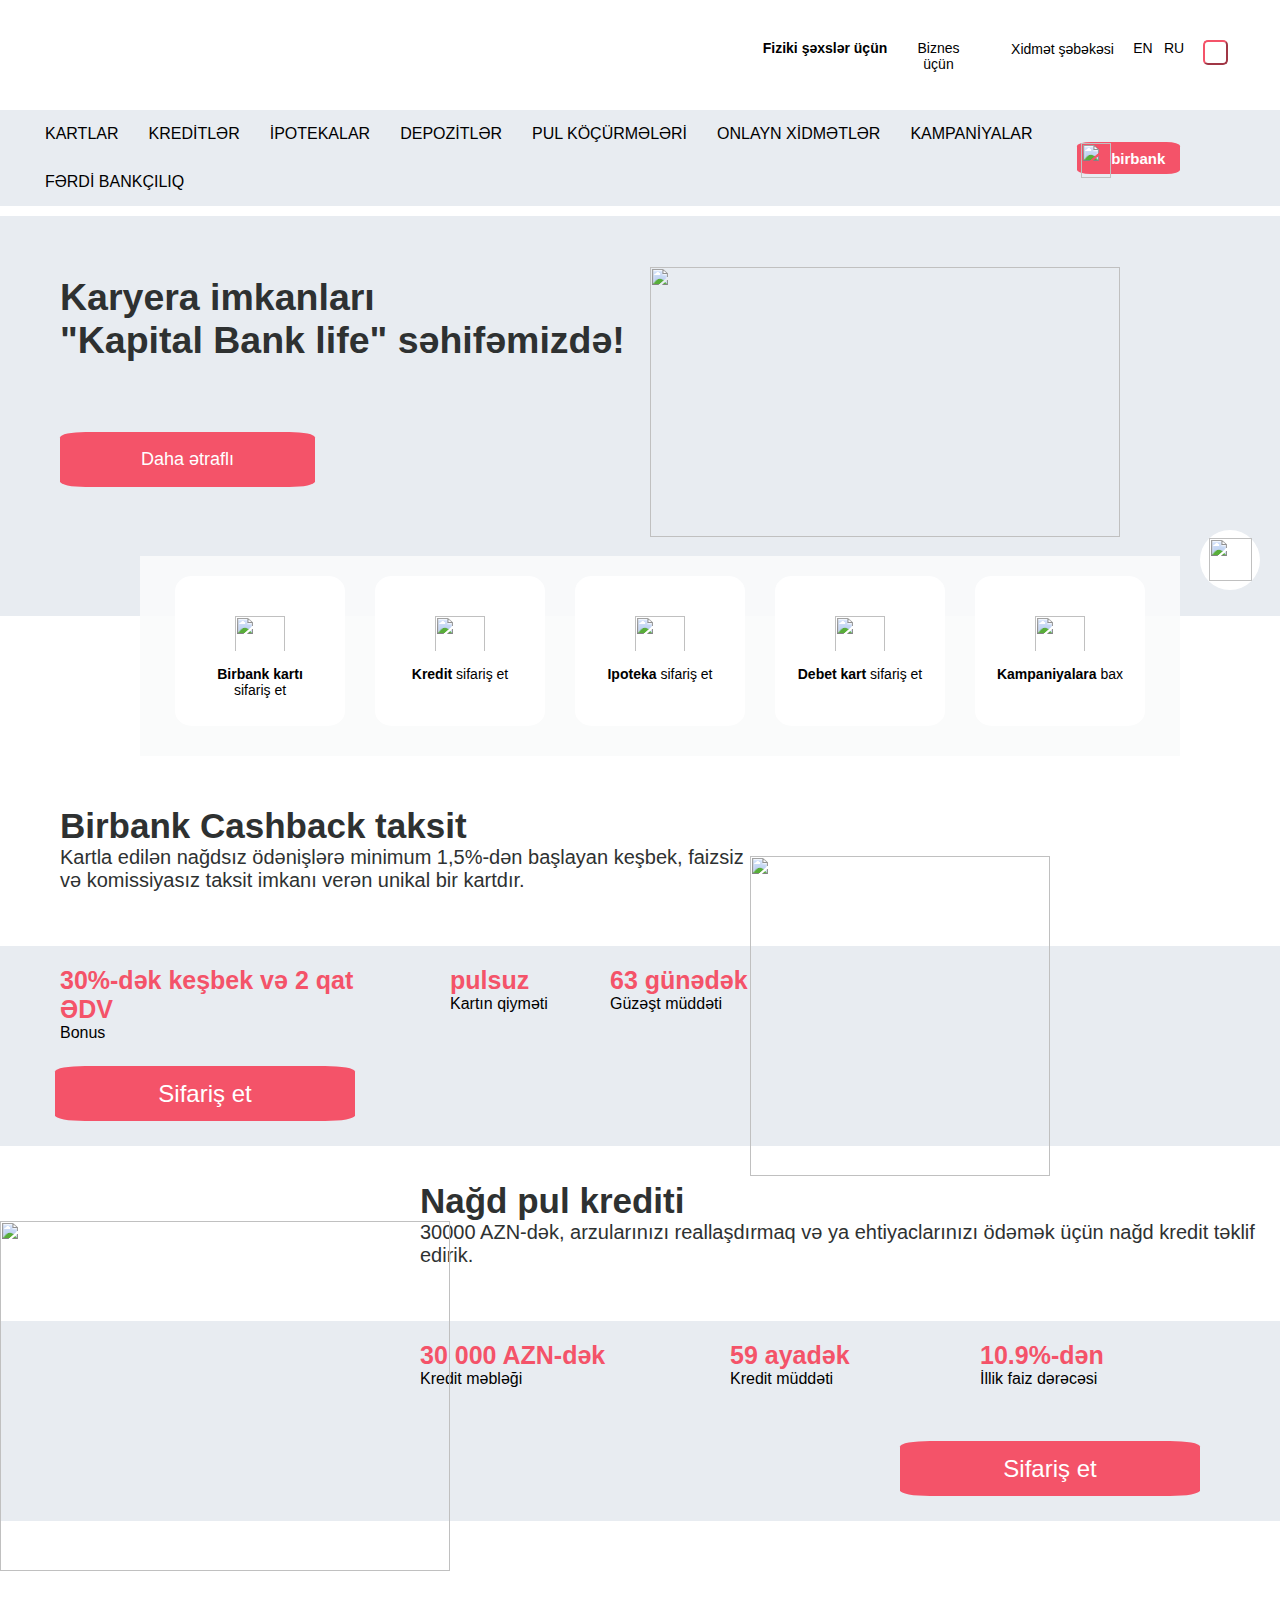
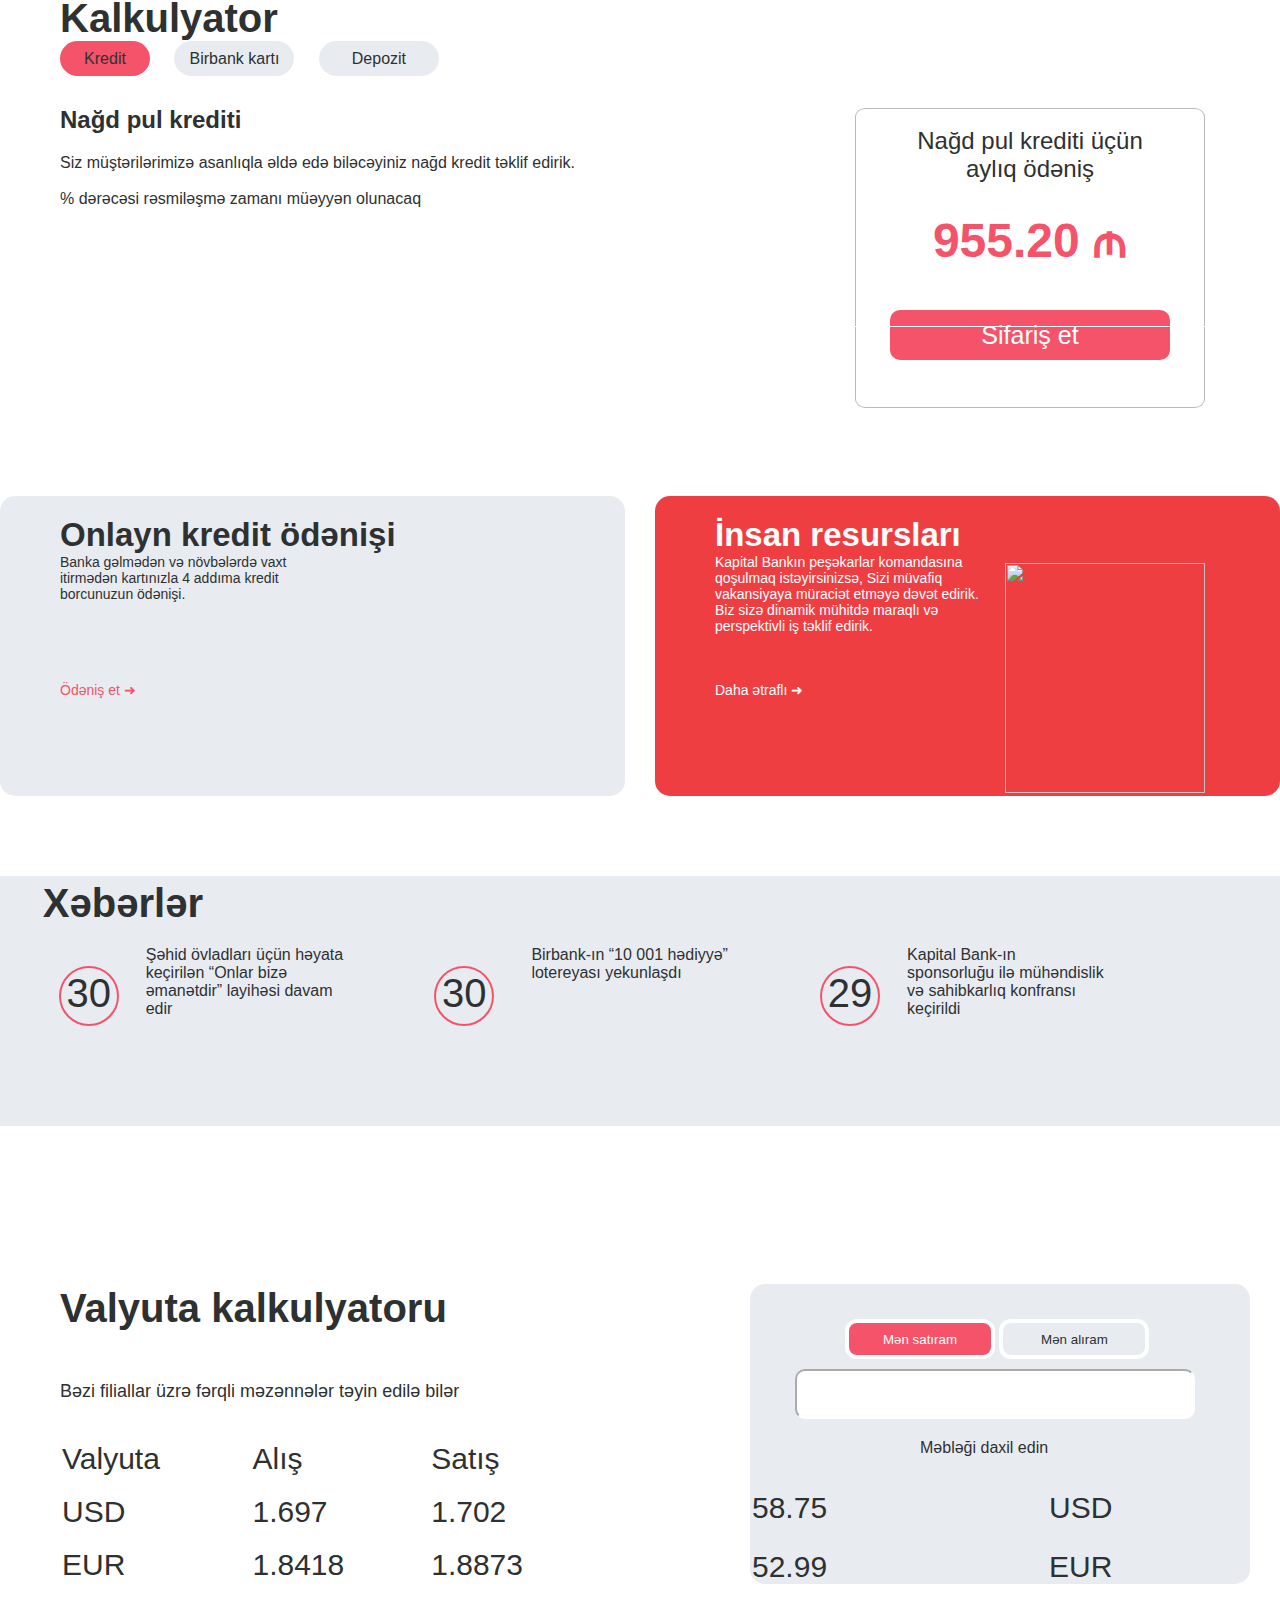
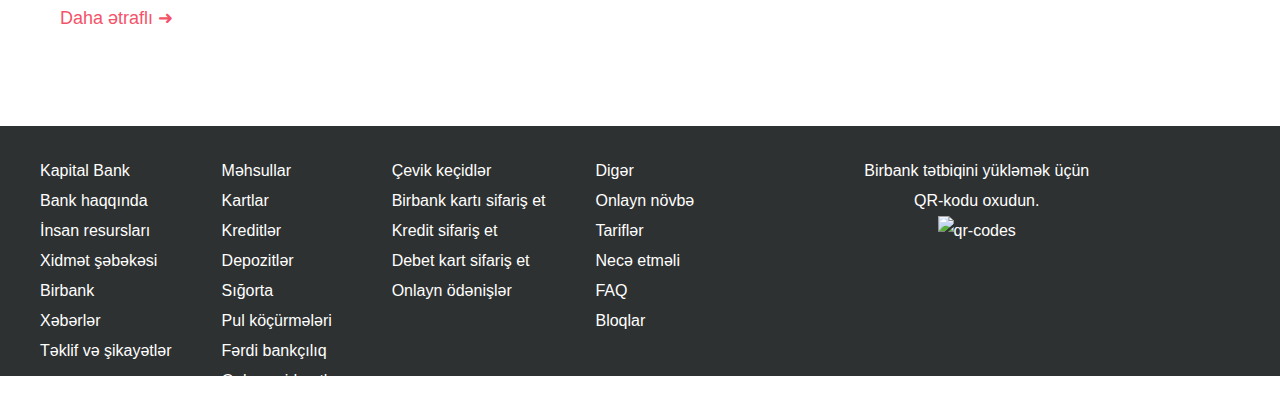
==== index.html @ b2f05f1b "changes" ====
<html lang="en">

<head>
    <meta charset="UTF-8">
    <meta name="viewport" content="width=device-width, initial-scale=1.0">
    <title>Kapital Bank</title>
    <link rel="stylesheet" href="./style.css">
</head>

<body>
    <header class="header1">
        <div class="kapitalbank"><img src="./assets/logo.png" alt=""></div>
            <div class="a1"><strong>Fiziki şəxslər üçün</strong></div>
            <div class="b">Biznes üçün</div>
            <div class="c"><img class="img1" src="./assets/images.png" alt="">
                Xidmət şəbəkəsi</div>
            <div class="d">EN</div>
            <div class="e">RU</div>
            <div class="f"><button class="icon"><img class="img" src="./assets/Без названия.png" alt=""></button>

            </div>
        </div>
    </header>

    <div class="header">
        <nav class="nav">
            <ul class="ul">
                <li class="li"><a class="a" href="#">KARTLAR</a>
                    <ul class="ull">
                        <li class="lii"><a href="#">Taksit kartlar</a></li>
                        <li class="lii"><a href="#">Debet kartlar</a></li>
                        <li class="lii"><a href="#">Hədiyyə kartı</a></li>
                        <li class="lii"><a href="#">Kartlar üzrə xidmətlər</a></li>
                    </ul>
                
                
                
                </li>
                <li class="li"><a class="a" href="#">KREDİTLƏR</a></li>
                <li class="li"><a class="a" href="#">İPOTEKALAR</a></li>
                <li class="li"><a class="a" href="#">DEPOZİTLƏR</a></li>
                <li class="li"><a class="a" href="#">PUL KÖÇÜRMƏLƏRİ</a></li>
                <li class="li"><a class="a" href="#">ONLAYN XİDMƏTLƏR</a></li>
                <li class="li"><a class="a" href="#">KAMPANİYALAR</a></li>
                <li class="li"><a class="a" href="#">FƏRDİ BANKÇILIQ</a></li>
            </ul>






        </nav>
        <button class="button"><img class="image" src="./assets/birbank-karti.svg" alt="">
            <span class="text"><b>birbank</b></span></button>




    </div>








    

   
       
    
    <div class="conteiner">
        <div class="content1">
        <h2>Karyera imkanları<br> "Kapital Bank life" səhifəmizdə!</h2>
        </div>
        <div class="content2">
            <button class="button2">Daha ətraflı</button>
        </div>
        <div class="content3"> <img class="image3" src="./assets/kb-life1703580859.png" alt=""></div>
    </div>

    <div class="conteiner2">
        <div class="div1">
            <img class="images" src="./assets/birbank-karti.svg" alt=""> 
            <p class="p"><strong>Birbank kartı</strong> <br>sifariş et</p>
        </div>
        <div class="div2">
            <img class="images" src="./assets/birbank-karti.svg" alt="">
            <p class="p"><strong>Kredit</strong> sifariş et</p>
        </div>
        <div class="div3">
            <img class="images" src="./assets/birbank-karti.svg" alt="" >
            <p class="p"><strong>Ipoteka</strong> sifariş et</p>
        </div>
        <div class="div4">
            <img class="images" src="./assets/birbank-karti.svg" alt="" >
            <p class="p"><strong>Debet kart</strong> sifariş et</p>
        </div>
        <div class="div5">
            <img class="images" src="./assets/birbank-karti.svg" alt="">
            <p class="p"><strong>Kampaniyalara</strong> bax</p>
        </div>

    </div>

<div class="conteiner3"> <h2 class="heading"> Birbank Cashback taksit</h2>
    <p class="paragraph">Kartla edilən nağdsız ödənişlərə minimum 1,5%-dən başlayan keşbek, faizsiz <br>və komissiyasız 
        taksit imkanı verən unikal bir kartdır.</p>
        <br><br><br>
    <div class="item">
    <div class="item1"><span class="span"><strong>30%-dək keşbek və 2 qat ƏDV</strong></span><br>Bonus</div>
    <div class="item2"><span class="span"><strong>pulsuz</strong></span><br>Kartın qiyməti</div>
    <div class="item3"><span class="span"><strong>63 günədək</strong></span><br>Güzəşt müddəti</div>
    </div>
<div> 
    <div class="item4"> <img class="image4" src="./assets/birbank-cashback-home.png" alt=""></div>
</div>
<button class="button3">Sifariş et</button>


<div class="conteiner4"> <h2 class="heading2"> Nağd pul krediti</h2>
    <p class="paragraph2">30000 AZN-dək, arzularınızı reallaşdırmaq və ya 
        ehtiyaclarınızı ödəmək üçün nağd kredit təklif edirik.</p>
        <br><br><br>
    <div class="itemm">
    <div class="item5"><span class="span"><strong>30 000 AZN-dək</strong></span><br>Kredit məbləği</div>
    <div class="item6"><span class="span"><strong>59 ayadək</strong></span><br>Kredit müddəti</div>
    <div class="item7"><span class="span"><strong>10.9%-dən</strong></span><br>İllik faiz dərəcəsi</div>
    </div>
<div> 
    <div class="item8"> <img class="image5" src="./assets/daily-loan3.png" alt=""></div>
</div>
<button class="button4">Sifariş et</button>
<div class="conteiner5">
<div class="buttons">
    <h2 class="heading4">Kalkulyator</h2> 
    <button class="button6">Kredit</button>
    <button class="button7">Birbank kartı</button>
    <button class="button7">Depozit</button>
</div>
<h2 class="heading3">Nağd pul krediti</h2>
<p class="paragraph3">Siz müştərilərimizə asanlıqla əldə edə biləcəyiniz nağd kredit təklif edirik.
<br><br>
    % dərəcəsi rəsmiləşmə zamanı müəyyən olunacaq</p>


<div class="content4">
    <p class="paragraph4">Nağd pul krediti üçün <br>
        aylıq ödəniş</p> <h2 class="heading5">955.20 ₼</h2> <button class="button5">Sifariş et</button>
</div>



<div class="content5"></div>
</div>


<div class="conteiner6">
    <div class="content6"><h2 class="heading6">Onlayn kredit ödənişi</h2> <p class="paragraph6">Banka gəlmədən və növbələrdə vaxt <br> itirmədən 
        kartınızla 4 addıma kredit <br> borcunuzun ödənişi. <br><br><br><br><br><br><span style="color: #f45369;">Ödəniş et ➜</span></p>
        <img class="image6" src="./assets/cashPayment.webp" alt="">
    </div>

    <div class="content7"><h2 class="heading7">İnsan resursları</h2> <p class="paragraph7">Kapital Bankın peşəkarlar komandasına <br> qoşulmaq istəyirsinizsə, Sizi müvafiq <br>vakansiyaya müraciət etməyə dəvət edirik. <br> 
        Biz sizə dinamik mühitdə maraqlı və <br>perspektivli iş təklif edirik.
    <br><br><br><br>Daha ətraflı ➜</p>
        <img class="image7" src="./assets/90789318742-min.webp" alt="">
    </div>
</div>

<div class="conteiner7">
    <h2 class="heading8">Xəbərlər</h2>
    <div class="icon1">30</div>
    <div class="icon2">30</div>
    <div class="icon3">29</div>
    <div class="content8"><p class="paragraph8">
        Şəhid övladları üçün həyata keçirilən “Onlar bizə əmanətdir” layihəsi davam edir</p></div>
    <div class="content9"><p class="paragraph8">
        Birbank-ın “10 001 hədiyyə” lotereyası yekunlaşdı</p> </div>
    <div class="content10"><p class="paragraph8">
        Kapital Bank-ın sponsorluğu ilə mühəndislik və sahibkarlıq konfransı keçirildi</p></div>

</div>
<div class="conteiner8">
    <h2 class="heading9">Valyuta kalkulyatoru</h2>
    <p class="paragraph9">Bəzi filiallar üzrə fərqli məzənnələr təyin edilə bilər</p>

    <table class="table">
        <tr>
            <td>Valyuta</td>
            <td>Alış</td>
            <td>Satış</td>
        </tr>
        <tr>
            <td>USD</td>
            <td>1.697</td>
            <td>1.702</td>
        </tr>
        <tr>
            <td>EUR</td>
            <td>1.8418</td>
            <td>1.8873</td>
        </tr>
    </table>
<p class="paragraph10">Daha ətraflı ➜</p>

<div class="content11">
    <button class="button8">Mən satıram</button>
    <button class="button9">Mən alıram</button>
    <input class="text2" type="text">
    <p class="paragraph11">Məbləği daxil edin</p>
    <table class="table2">
        <tr>
            <td>58.75</td>
            <td>USD</td>
        </tr>
        <tr>
            <td>52.99</td>
            <td>EUR</td>
        </tr>
    </table>
</div>
</div>

<div class="conteiner9">
    <div class="banner">
        <img class="image9" src="./assets/images (1).png" alt=""></div>
    

</div>






<footer class="footer">
    <div class="content12">
        <ul>
            <li style="list-style: none;">Kapital Bank</li>
            <li style="list-style: none;">Bank haqqında</li>
            <li style="list-style: none;">İnsan resursları</li>
            <li style="list-style: none;">Xidmət şəbəkəsi</li>
            <li style="list-style: none;">Birbank</li>
            <li style="list-style: none;">Xəbərlər</li>
            <li style="list-style: none;">Təklif və şikayətlər</li>
        </ul>
    </div>
    <div class="content13"> 
        <ul>
            <li style="list-style: none;">Məhsullar</li>
            <li style="list-style: none;">Kartlar</li>
            <li style="list-style: none;">Kreditlər</li>
            <li style="list-style: none;" >Depozitlər</li>
            <li style="list-style: none;" >Sığorta</li>
            <li style="list-style: none;">Pul köçürmələri</li>
            <li style="list-style: none;">Fərdi bankçılıq</li>
            <li style="list-style: none;" >Onlayn xidmətlər</li>
        </ul>
    </div>
    <div class="content14"> 
        <ul>
            <li style="list-style: none;">Çevik keçidlər</li>
            <li style="list-style: none;">Birbank kartı sifariş et</li>
            <li style="list-style: none;">Kredit sifariş et</li>
            <li style="list-style: none;">Debet kart sifariş et</li>
            <li style="list-style: none;">Onlayn ödənişlər</li>
        </ul>
    </div>
    <div class="content15">
        <ul>
            <li style="list-style: none;">Digər</li>
            <li style="list-style: none;">Onlayn növbə</li>
            <li style="list-style: none;">Tariflər</li>
            <li style="list-style: none;">Necə etməli</li>
            <li style="list-style: none;">FAQ</li>
            <li style="list-style: none;">Bloqlar</li>
        </ul>
    </div>
    <div class="content16">
        <p class="paragraph12">Birbank tətbiqini yükləmək üçün <br>QR-kodu oxudun.</p>
        <img src="./assets/qr-code.svg" alt="qr-codes">
    </div>
</footer>






















</div>
</body>

</html>
---- style.css ----
*{
    margin: 0;
    padding: 0;
    box-sizing: border-box;
    font-family: 'Gill Sans', 'Gill Sans MT', Calibri, 'Trebuchet MS', sans-serif;
    list-style: none;
    text-decoration: none;
}
.header{
    width: 100%;
    margin-top: 30px;
    padding-left: 60px;
    display: flex;
    justify-content: space-between;
    align-items: center;
    background-color: #e8ecf1;
}
.header .nav .ul .li{
    position: relative;
    float: left;
}
.header .nav .ul .li .a{
    padding: 15px;
    color: black;
    font-size: 16px;
    display: block;
}
.header .nav .ul .li .a:hover{
    border-bottom: 2px solid red;

}
.nav .ul .li .ull{
    position: absolute;
    left: 0;
    width: 300px;
    height: 150px;
    background-color: white;
    display: none;
    margin-left: -30px;
}
.nav .ul .li .ull .lii{
    color: black;
    font-size: 16px;
    text-decoration: none;
    line-height: 10px;
    padding-top: 20px;

}
.nav .ul .li:hover>ul{
    display: initial;
}
.a{
    position: relative;
    left: -30px;
}








.header1{
    width: 1400px;
    height: 80px;
    background-color:white;
    display: flex;
    flex-direction: row;
    text-align: center;
}
.kapitalbank{
background-color: white;
width: 150px;
height: 50px;
margin-left: 15px;
padding-top: 30px;
position: absolute;

}
.a1{
    width: 150px;
    height: 45px;
    background-color: white;
    position: relative;
    left: 750px;
    padding-top: 40px;
    font-size: 14px;
    font-family: 'Gill Sans', 'Gill Sans MT', Calibri, 'Trebuchet MS', sans-serif;
}
.b{
    width: 75px;
    height: 45px;
    background-color: white;
    position: relative;
    left: 751px;
    padding-top: 40px;
    font-size: 14px;
    font-family: 'Gill Sans', 'Gill Sans MT', Calibri, 'Trebuchet MS', sans-serif;
}
.c{
    width: 150px;
    height: 48px;
    background-color: white;
    position: relative;
    left: 752px;
    padding-top: 37px;
    font-size: 14px;
    font-family: 'Gill Sans', 'Gill Sans MT', Calibri, 'Trebuchet MS', sans-serif;

}
.d{
    width: 30px;
    height: 45px;
    background-color: white;
    position: relative;
    left: 753px;
    padding-top: 40px;
    font-size: 14px;
    font-family: 'Gill Sans', 'Gill Sans MT', Calibri, 'Trebuchet MS', sans-serif;
}
.e{
    width: 30px;
    height: 45px;
    background-color: white;
    position: relative;
    left: 754px;
    padding-top: 40px;
    font-size: 14px;
    font-family: 'Gill Sans', 'Gill Sans MT', Calibri, 'Trebuchet MS', sans-serif;
}
.f{
    width: 50px;
    height: 45px;
    background-color: white;
    position: relative;
    left: 755px;
    padding-top: 40px;
    font-size: 14px;
    font-family: 'Gill Sans', 'Gill Sans MT', Calibri, 'Trebuchet MS', sans-serif;
}
.img{
    width: 15px;
    height: 15px;
}
.img1{
    width: 17px;
    height: 17px;
}
.icon{
    background-color: white;
    width: 25px;
    height: 25px;
    border-radius: 20%;
    border-color: #f45369;
    
}
.link1{
    color: #2e3131;
    font-size: 12px;
    font-family: 'Lucida Sans', 'Lucida Sans Regular','Lucida Grande', 'Lucida Sans Unicode', Geneva, Verdana, sans-serif;
    text-decoration: none;
    padding-right: 10px;
    position: relative;
    
}
.hidden{
    width: 400px;
    background-color: #ffffff;
    display: block;
    line-height: 30px;
   

}

.button{
    width: 110px;
    height: 32px;
    background-color: #f45369;
    border: #f45369;
    position: relative;
    left: -100px;
    border-radius: 13%;
    
}
.image{
    width: 30px;
    height: 35px;
    position: absolute;
    margin-left: -20px;
    margin-top: -7px;
}
.text{
    color: white;
    font-size: 15px;
    font-family: 'Segoe UI', Tahoma, Geneva, Verdana, sans-serif;
    position: relative;
    left: 10px;
}





.conteiner{
    width: 1350px;
    height: 400px;
    background-color: #e8ecf1;
    margin-top: 10px;
    position: absolute;
    z-index: -1;
}
.content1{
color: #2e3131;
font-size: 25px;
font-family: 'Gill Sans', 'Gill Sans MT', Calibri, 'Trebuchet MS', sans-serif;
padding-left: 60px;
padding-top: 60px;
}
.content2{
    position: relative;
    padding-left: 60px;
    padding-top: 70px;
}
.button2{
    background-color: #f45369;
    color: #ffffff;
    width: 255px;
    height: 55px;
    border: #f45369;
    border-radius: 10%;
    font-size: 18px;
}
.content3{
    position: relative;
    left: 650px;
    top: -220px;
}
.image3{
    width: 470px;
    height: 270px;
}


.conteiner2{
    width: 1040px;
    height: 200px;
    background-color: #f9fafbe3;
    margin-top: 350px;
    position: relative;
    left: 140px;
    display: flex;
    flex-direction: row;
    align-content: center;
    justify-content: center;
    padding-top: 20px;
}
.div1{
    width: 170px;
    height: 150px;
    background-color: white;
    margin-right: 30px;
    border-radius: 10%;
    margin-left: 30px;

}
.div2{
    width: 170px;
    height: 150px;
    background-color: white;
    margin-right: 30px;
    border-radius: 10%;
}
.div3{
    width: 170px;
    height: 150px;
    background-color: white;
    margin-right: 30px;
    border-radius: 10%;
}
.div4{
    width: 170px;
    height: 150px;
    background-color: white;
    margin-right: 30px;
    border-radius: 10%;
}
.div5{
    width: 170px;
    height: 150px;
    background-color: white;
    margin-right: 30px;
    border-radius: 10%;
}
.p{font-size: 14px;
text-align: center; 
font-family: 'Gill Sans', 'Gill Sans MT', Calibri, 'Trebuchet MS', sans-serif;
}
.images{
    width: 50px;
    margin-left: 60px;
    margin-top: 40px;
    padding-bottom: 15px;
}

.conteiner3{
    margin-top: 50px;
    width: 100%;
    height: 340px;
    background-color:#ffffff;
    position: absolute;

}
.heading{
    font-size: 35px;
    color: #2e3131;
    padding-left: 60px;
    font-family: 'Gill Sans', 'Gill Sans MT', Calibri, 'Trebuchet MS', sans-serif;
}
.paragraph{
    font-size: 20px;
    color: #2e3131;
    padding-left: 60px;
    font-family: 'Gill Sans', 'Gill Sans MT', Calibri, 'Trebuchet MS', sans-serif;
}
.span{
    color: #f45369;
    font-family: 'Gill Sans', 'Gill Sans MT', Calibri, 'Trebuchet MS', sans-serif;
    font-size: 25px;
}
.item{
    width: 100% ;
    height: 200px;
    background-color:#e8ecf1;
    display: flex;
    flex-direction: row;
    
}
.item1{
    width: 330px;
    height: 100px;
    background-color:#e8ecf1 ;
    margin-left: 60px;
    margin-top: 20px;
    font-family: 'Gill Sans', 'Gill Sans MT', Calibri, 'Trebuchet MS', sans-serif;

} 
.item2{
    width: 150px;
    height: 100px;
    background-color:#e8ecf1 ;
    margin-left: 60px;
    margin-top: 20px;
    font-family: 'Gill Sans', 'Gill Sans MT', Calibri, 'Trebuchet MS', sans-serif;
}
.item3{
    width: 150px;
    height: 100px;
    background-color: #e8ecf1;
    margin-left: 10px;
    margin-top: 20px;
    font-family: 'Gill Sans', 'Gill Sans MT', Calibri, 'Trebuchet MS', sans-serif;
}
.item4{
    position: relative;
    left: 750px;
    top: -290px;
}
.image4{
    width: 300px;
    height: 320px;
}
.button3{
    width: 300px;
    height: 55px;
    background-color: #f45369;
    color: #ffffff;
    border: #f45369;
    border-radius: 10%;
    font-size: 24px;
    position: relative;
    top: -400px;
    left: 55px;
}


.conteiner4{
    width: 100%;
    height: 340px;
    background-color:#ffffff;
    position: absolute;
    margin-top: -340px;
}
.heading2{
    font-size: 35px;
    color: #2e3131;
    padding-left: 420px;
    font-family: 'Gill Sans', 'Gill Sans MT', Calibri, 'Trebuchet MS', sans-serif;
}
.paragraph2{
    font-size: 20px;
    color: #2e3131;
    padding-left: 420px;
    font-family: 'Gill Sans', 'Gill Sans MT', Calibri, 'Trebuchet MS', sans-serif;
}
.itemm{
    width: 100% ;
    height: 200px;
    background-color:#e8ecf1;
    display: flex;
    flex-direction: row;
    justify-content: center;
    
}
.item5{
    width: 230px;
    height: 100px;
    background-color:#e8ecf1 ;
    margin-left: 270px;
    margin-top: 20px;
    font-family: 'Gill Sans', 'Gill Sans MT', Calibri, 'Trebuchet MS', sans-serif;
}
.item6{
    width: 150px;
    height: 100px;
    background-color:#e8ecf1 ;
    margin-left: 80px;
    margin-top: 20px;
    font-family: 'Gill Sans', 'Gill Sans MT', Calibri, 'Trebuchet MS', sans-serif;
}
.item7{
    width: 150px;
    height: 100px;
    background-color: #e8ecf1;
    margin-left: 100px;
    margin-top: 20px;
    font-family: 'Gill Sans', 'Gill Sans MT', Calibri, 'Trebuchet MS', sans-serif;
}
.button4{
    width: 300px;
    height: 55px;
    background-color: #f45369;
    color: #ffffff;
    border: #f45369;
    border-radius: 10%;
    font-size: 24px;
    position: relative;
    left: 900px;
    top: -430;
}
.image5{
    width: 450px;
    height: 350px;
    position: relative;
    top: -300px;
}







.conteiner5{
    width: 100%;
    height: 500px;
    background-color: #ffffff;
    margin-top: -330px;
    position: absolute;
}
.heading4{
    font-size: 40px;
    color: #2e3131;
    font-family: 'Gill Sans', 'Gill Sans MT', Calibri, 'Trebuchet MS', sans-serif;
    padding-left: 60px;

}
.button6{
    width: 90px;
    height: 35px;
    background-color: #f45369;
    color: #2e3131;
    border: #f45369;
    border-radius: 20px;
    margin-left: 60px;
    font-size: 16px;

}
.button7{
    width: 120px;
    height: 35px;
    background-color: #e8ecf1;
    color: #2e3131;
    border-radius: 20px;
    border: #e8ecf1;
    margin-left: 20px;
    font-size: 16px;
}
.heading3{
    font-size: 24px;
    font-family: 'Gill Sans', 'Gill Sans MT', Calibri, 'Trebuchet MS', sans-serif;
    margin-left: 60px;
    color: #2e3131;
    padding-top: 30px;
}
.paragraph3{
    font-size: 16px;
    font-family: 'Gill Sans', 'Gill Sans MT', Calibri, 'Trebuchet MS', sans-serif;
    margin-left: 60px;
    color: #2e3131;
    padding-top: 20px;
}


.content4{
    width: 350px;
    height: 300px;
    background-color:#ffffff;
    border: 1px solid #666b6b75;
    border-radius: 3%;
    position: relative;
    left: 855px;
    top: -100px;
    text-align: center;
}
.paragraph4{
    font-family: 'Gill Sans', 'Gill Sans MT', Calibri, 'Trebuchet MS', sans-serif;
    font-size: 24px;
    color: #2e3131;
    padding-top: 18px;
}
.heading5{
    font-family: 'Gill Sans', 'Gill Sans MT', Calibri, 'Trebuchet MS', sans-serif;
    font-size: 48px;
    color: #f45369;
    padding-top: 30px;
    
}
.button5{
    width: 280px;
    height: 50px;
    background-color: #f45369;
    color: #ffffff;
    border-radius: 10px;
    border: none;
    font-size: 25px;
    margin-top: 40px;
}
.content5{
    width: 400px;
    background-color: cadetblue;
    position: relative;
    top: -300px;
    left: 60px;
}

.conteiner6{
    width: 100%;
    height: 300px;
    background-color: #ffffff;
    display: flex;
    flex-direction: row;
    margin-top: 170px;
    position: absolute;

}
.content6{
    width: 700px;
    height: 300px;
    background-color: #e8ecf1;
    margin-right: 30px;
    border-radius: 15px;
    

}
.content7{
    width: 700px;
    height: 300px;
    background-color: #ef3e42;
    border-radius: 15px;
    
}
.heading6{
    font-size: 33px;
    font-family: sans-serif;
    color: #2e3131;
    padding-left: 60px;
    padding-top: 20px;
}
.heading7{
    font-size: 33px;
    font-family: sans-serif;
    color: #ffffff;
    padding-left: 60px;
    padding-top: 20px;
}
.paragraph6{
    font-size: 14px;
    font-family: sans-serif;
    color: #2e3131;
    padding-left: 60px;
}
.paragraph7{
    font-size: 14px;
    font-family: sans-serif;
    color: #ffffff;
    padding-left: 60px;
    
}
.image6{
   position: relative;
   top: -205px;
   left: 320px;

}
.image7{
    width: 200px;
    height: 230px;
    position: relative;
    top: -135px;
    left: 350px;
}




.conteiner7{
    width: 100%;
    height: 250px;
    background-color: #e8ecf1;
    margin-top: 550px;
    display: flex;
    flex-direction: row;
    justify-content: space-around;
    position: absolute;

}
.heading8{
    margin-left: 20px;
    margin-top: 5px;
    font-size: 40px;
    font-family:sans-serif;
    color: #2e3131;
}

.content8{
    width: 200px;
    height: 100px;

    margin-top: 70px;
    color: #2e3131;
    font-size: 16px;
    font-family: 'Gill Sans', 'Gill Sans MT', Calibri, 'Trebuchet MS', sans-serif;
    position: relative;
    right: 420px;
    

}
.content9{
    width: 200px;
    height: 100px;
    font-family: 'Gill Sans', 'Gill Sans MT', Calibri, 'Trebuchet MS', sans-serif;
    margin-top: 70px;
    color: #2e3131;
    font-size: 16px;
    position: relative;
    right: 280px;
}
.content10{
    width: 200px;
    height: 100px;
    font-family: 'Gill Sans', 'Gill Sans MT', Calibri, 'Trebuchet MS', sans-serif;
    margin-top: 70px;
    color: #2e3131;
    font-size: 16px;
    position: relative;
    right: 150px;
}
.icon1{
    width: 60px;
    height: 60px;
    background-color: #e8ecf1;
    position: relative;
    bottom: -90px;
    left: -190px;
    border-radius: 50%;
    text-align: center;
    font-size: 40px;
    padding-top: 3px;
    color: #2e3131;
    border: 2px solid #f45369;
}
.icon2{
    width: 60px;
    height: 60px;
    background-color: #e8ecf1;
    position: relative;
    bottom: -90px;
    left: 80px;
    border-radius: 50%;
    text-align: center;
    font-size: 40px;
    padding-top: 3px;
    color: #2e3131;
    border: 2px solid #f45369;
}

.icon3{
    width: 60px;
    height: 60px;
    background-color: #e8ecf1;
    position: relative;
    bottom: -90px;
    left: 360px;
    border-radius: 50%;
    text-align: center;
    font-size: 40px;
    padding-top: 3px;
    color: #2e3131;
    border: 2px solid #f45369;
}






.conteiner8{
    width: 100%;
    height: 400px;
    background-color: #ffffff;
    margin-top: 950px;
    position: absolute;
}
.table{
    width: 550px;
    height: 160px;
    margin-left: 60px;
    margin-top: 30px;
    font-size: 30px;
    font-family: 'Gill Sans', 'Gill Sans MT', Calibri, 'Trebuchet MS', sans-serif;
    color: #2e3131;
}
.heading9{
    padding-top: 10px;
    margin-left: 60px;
    font-family: 'Gill Sans', 'Gill Sans MT', Calibri, 'Trebuchet MS', sans-serif;
    font-size: 40px;
    color: #2e3131;
}
.paragraph9{
    margin-left: 60px;
    font-family: 'Gill Sans', 'Gill Sans MT', Calibri, 'Trebuchet MS', sans-serif;
    font-size: 18px;
    margin-top: 50px;
    color: #2e3131;
}
.paragraph10{
    margin-left: 60px;
    font-family: 'Gill Sans', 'Gill Sans MT', Calibri, 'Trebuchet MS', sans-serif;
    font-size: 18px;
    color: #f45369;
    padding-top: 15px;
    
}
.content11{
    width: 500px;
    height: 300px;
    background-color: #e8ecf1;
    position: relative;
    top: -345px;
    left: 750px;
    border-radius: 15px;
}
.button8{
    width: 150px;
    height: 40px;
    background-color: #f45369;
    border-radius: 12px;
    color: #ffffff;
    
    margin-top: 35px;
    margin-left: 95px;
    border: 4px solid white;
}
.button9{
    width: 150px;
    height: 40px;
    background-color: #e8ecf1;
    border-radius: 12px;
    color: #2e3131;
    
    border: 4px solid white;
}
.text2{
    width: 400px;
    height: 50px;
    position: relative;
    top: 10px;
    left: 45px;
    border-radius: 10px;
    border-color: #ffffff;

}
.table2{
    width: 550px;
    height: 120px;
    font-size: 30px;
    margin-top: 20px;
    color: #2e3131;
}
.paragraph11{
    font-family:'Gill Sans', 'Gill Sans MT', Calibri, 'Trebuchet MS', sans-serif;
    color: #2e3131;
    margin-left: 170px;
    padding-top: 30px;
}


.footer{
    width: 100%;
    height: 250px;
    background-color: #2e3131;
    margin-top: 1400px;
    padding-left: 40px;
    padding-top: 30px;
    display: flex;
    flex-direction: row;
    position: absolute;
    color: #ffffff;
    line-height: 30px;
    
    
}
.content12{
    margin-right: 50px;
    
}
.content13{
    margin-right: 50px;
}
.content14{
    margin-right: 50px;
}
.content15{
    margin-right: 50px;
}

.content16{
    position: relative;
    left: 120px;
    text-align: center;
}


.conteiner9{
    width: 100%;
    height: 1px;
    background-color: rgb(255, 255, 255);
    position: absolute;

}
.banner{
    width: 60px;
    height: 60px;
    background-color: rgb(255, 255, 255);
    border-radius: 50%;
    position: relative;
    left: 1200px;
    top: 530px;
    display: flex;
    justify-content: center;
    position: fixed;
    z-index: 3;


}
.image9{
    width: 43px;
    height: 43px;
    margin-top: 8px;
    
}
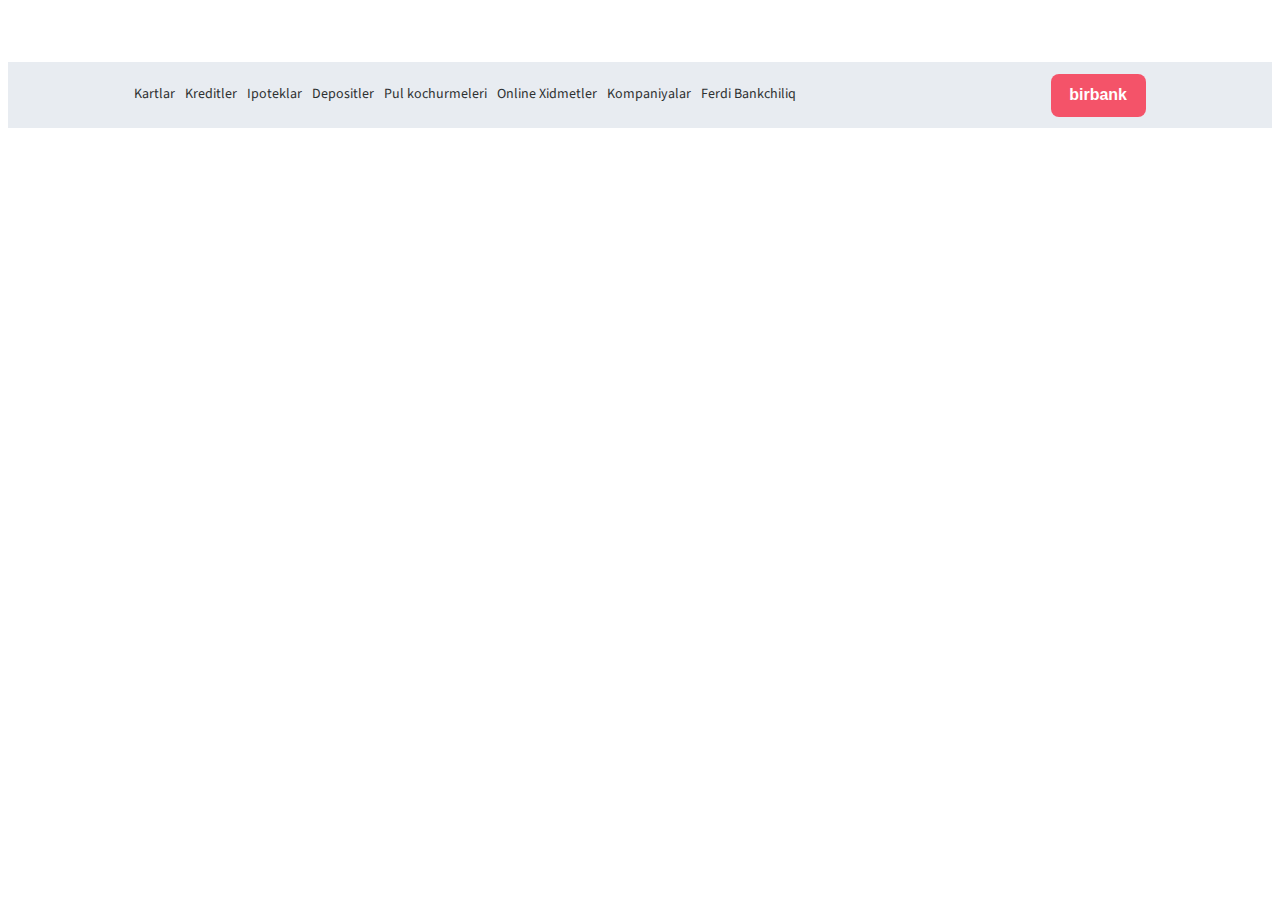
==== commit b5e3c5be: "main" ====
--- a/index.html
+++ b/index.html
@@ -1,312 +1,83 @@
+<!DOCTYPE html>
 <html lang="en">
+  <head>
+    <meta charset="UTF-8" />
+    <meta name="viewport" content="width=device-width, initial-scale=1.0" />
+    <title>Document</title>
+    <link rel="stylesheet" href="./style.css" />
+    <link rel="preconnect" href="https://fonts.googleapis.com" />
+    <link rel="preconnect" href="https://fonts.gstatic.com" crossorigin />
+    <link
+      href="https://fonts.googleapis.com/css2?family=Source+Sans+3:ital,wght@0,200;0,300;0,400;0,500;0,600;0,700;0,800;0,900;1,200;1,300;1,400;1,500;1,600;1,700;1,800;1,900&display=swap"
+      rel="stylesheet"
+    />
+  </head>
+  <body>
+    <br />
+    <br />
+    <br />
 
-<head>
-    <meta charset="UTF-8">
-    <meta name="viewport" content="width=device-width, initial-scale=1.0">
-    <title>Kapital Bank</title>
-    <link rel="stylesheet" href="./style.css">
-</head>
+    <nav class="navMain relative">
+      <div class="navbar container">
+        <ul class="navbar__ul">
+          <li class="navbar__li">
+            <span> Kartlar </span>
 
-<body>
-    <header class="header1">
-        <div class="kapitalbank"><img src="./assets/logo.png" alt=""></div>
-            <div class="a1"><strong>Fiziki şəxslər üçün</strong></div>
-            <div class="b">Biznes üçün</div>
-            <div class="c"><img class="img1" src="./assets/images.png" alt="">
-                Xidmət şəbəkəsi</div>
-            <div class="d">EN</div>
-            <div class="e">RU</div>
-            <div class="f"><button class="icon"><img class="img" src="./assets/Без названия.png" alt=""></button>
+            <div class="hiddenSection">
+              <div class="hiddenSection__main">
+                   <div class="container hiddenSectionFlex">
+                    <div class="hiddenSection__item">
+                      <div class="hiddenSection__ulWrapper">
+                        <ul class="hidddenSection__ul">
+                          <li>taksit kartlar</li>
+                          <li>debet kartlar</li>
+                          <li>hediyye kartlar</li>
+                        </ul>
 
+                        <ul class="hidddenSection__ul">
+                          <li>tehlukesizlik kartlari</li>
+                          <li>3d security</li>
+                          <li>kart sifarishi</li>
+                        </ul>
+                      </div>
+                    </div>
+                    <div class="hiddenSection__item hiddenSection__item_little">
+                
+                      <div class="hiddenBirbanWrapper">
+                        <div class="hiddenBirbanWrapper__part">
+                          <div>
+                            <h2 class="hiddenBirbanWrapper__heading">
+                              Birbank Cashback taksit
+                            </h2>
+                            <p class="hiddenBirbanWrapper__text">
+                              Kartla edilən nağdsız ödənişlərə minimum 1.5%-dən başlayan keşbek, faizsiz və komissiyasız taksit imkanı verən unikal bir kartdır.
+                            </p>
+                           </div>
+                           <button class="hiddenBirbanWrapper__burron">
+                            Bir klikle sifarish et
+                           </button>
+                        </div>
+                        <img width="125px" src="./assets/birbank.png" alt="nirbank">
+                      </div>
+                    </div>
+                  </div>
+               </div>
             </div>
-        </div>
-    </header>
+          </li>
 
-    <div class="header">
-        <nav class="nav">
-            <ul class="ul">
-                <li class="li"><a class="a" href="#">KARTLAR</a>
-                    <ul class="ull">
-                        <li class="lii"><a href="#">Taksit kartlar</a></li>
-                        <li class="lii"><a href="#">Debet kartlar</a></li>
-                        <li class="lii"><a href="#">Hədiyyə kartı</a></li>
-                        <li class="lii"><a href="#">Kartlar üzrə xidmətlər</a></li>
-                    </ul>
-                
-                
-                
-                </li>
-                <li class="li"><a class="a" href="#">KREDİTLƏR</a></li>
-                <li class="li"><a class="a" href="#">İPOTEKALAR</a></li>
-                <li class="li"><a class="a" href="#">DEPOZİTLƏR</a></li>
-                <li class="li"><a class="a" href="#">PUL KÖÇÜRMƏLƏRİ</a></li>
-                <li class="li"><a class="a" href="#">ONLAYN XİDMƏTLƏR</a></li>
-                <li class="li"><a class="a" href="#">KAMPANİYALAR</a></li>
-                <li class="li"><a class="a" href="#">FƏRDİ BANKÇILIQ</a></li>
-            </ul>
+          <li class="navbar__li">Kreditler</li>
 
+          <li class="navbar__li">Ipoteklar</li>
 
+          <li class="navbar__li">Depositler</li>
+          <li class="navbar__li">Pul kochurmeleri</li>
+          <li class="navbar__li">Online Xidmetler</li>
+          <li class="navbar__li">Kompaniyalar</li>
+          <li class="navbar__li">Ferdi Bankchiliq</li>
+        </ul>
 
-
-
-
-        </nav>
-        <button class="button"><img class="image" src="./assets/birbank-karti.svg" alt="">
-            <span class="text"><b>birbank</b></span></button>
-
-
-
-
-    </div>
-
-
-
-
-
-
-
-
-    
-
-   
-       
-    
-    <div class="conteiner">
-        <div class="content1">
-        <h2>Karyera imkanları<br> "Kapital Bank life" səhifəmizdə!</h2>
-        </div>
-        <div class="content2">
-            <button class="button2">Daha ətraflı</button>
-        </div>
-        <div class="content3"> <img class="image3" src="./assets/kb-life1703580859.png" alt=""></div>
-    </div>
-
-    <div class="conteiner2">
-        <div class="div1">
-            <img class="images" src="./assets/birbank-karti.svg" alt=""> 
-            <p class="p"><strong>Birbank kartı</strong> <br>sifariş et</p>
-        </div>
-        <div class="div2">
-            <img class="images" src="./assets/birbank-karti.svg" alt="">
-            <p class="p"><strong>Kredit</strong> sifariş et</p>
-        </div>
-        <div class="div3">
-            <img class="images" src="./assets/birbank-karti.svg" alt="" >
-            <p class="p"><strong>Ipoteka</strong> sifariş et</p>
-        </div>
-        <div class="div4">
-            <img class="images" src="./assets/birbank-karti.svg" alt="" >
-            <p class="p"><strong>Debet kart</strong> sifariş et</p>
-        </div>
-        <div class="div5">
-            <img class="images" src="./assets/birbank-karti.svg" alt="">
-            <p class="p"><strong>Kampaniyalara</strong> bax</p>
-        </div>
-
-    </div>
-
-<div class="conteiner3"> <h2 class="heading"> Birbank Cashback taksit</h2>
-    <p class="paragraph">Kartla edilən nağdsız ödənişlərə minimum 1,5%-dən başlayan keşbek, faizsiz <br>və komissiyasız 
-        taksit imkanı verən unikal bir kartdır.</p>
-        <br><br><br>
-    <div class="item">
-    <div class="item1"><span class="span"><strong>30%-dək keşbek və 2 qat ƏDV</strong></span><br>Bonus</div>
-    <div class="item2"><span class="span"><strong>pulsuz</strong></span><br>Kartın qiyməti</div>
-    <div class="item3"><span class="span"><strong>63 günədək</strong></span><br>Güzəşt müddəti</div>
-    </div>
-<div> 
-    <div class="item4"> <img class="image4" src="./assets/birbank-cashback-home.png" alt=""></div>
-</div>
-<button class="button3">Sifariş et</button>
-
-
-<div class="conteiner4"> <h2 class="heading2"> Nağd pul krediti</h2>
-    <p class="paragraph2">30000 AZN-dək, arzularınızı reallaşdırmaq və ya 
-        ehtiyaclarınızı ödəmək üçün nağd kredit təklif edirik.</p>
-        <br><br><br>
-    <div class="itemm">
-    <div class="item5"><span class="span"><strong>30 000 AZN-dək</strong></span><br>Kredit məbləği</div>
-    <div class="item6"><span class="span"><strong>59 ayadək</strong></span><br>Kredit müddəti</div>
-    <div class="item7"><span class="span"><strong>10.9%-dən</strong></span><br>İllik faiz dərəcəsi</div>
-    </div>
-<div> 
-    <div class="item8"> <img class="image5" src="./assets/daily-loan3.png" alt=""></div>
-</div>
-<button class="button4">Sifariş et</button>
-<div class="conteiner5">
-<div class="buttons">
-    <h2 class="heading4">Kalkulyator</h2> 
-    <button class="button6">Kredit</button>
-    <button class="button7">Birbank kartı</button>
-    <button class="button7">Depozit</button>
-</div>
-<h2 class="heading3">Nağd pul krediti</h2>
-<p class="paragraph3">Siz müştərilərimizə asanlıqla əldə edə biləcəyiniz nağd kredit təklif edirik.
-<br><br>
-    % dərəcəsi rəsmiləşmə zamanı müəyyən olunacaq</p>
-
-
-<div class="content4">
-    <p class="paragraph4">Nağd pul krediti üçün <br>
-        aylıq ödəniş</p> <h2 class="heading5">955.20 ₼</h2> <button class="button5">Sifariş et</button>
-</div>
-
-
-
-<div class="content5"></div>
-</div>
-
-
-<div class="conteiner6">
-    <div class="content6"><h2 class="heading6">Onlayn kredit ödənişi</h2> <p class="paragraph6">Banka gəlmədən və növbələrdə vaxt <br> itirmədən 
-        kartınızla 4 addıma kredit <br> borcunuzun ödənişi. <br><br><br><br><br><br><span style="color: #f45369;">Ödəniş et ➜</span></p>
-        <img class="image6" src="./assets/cashPayment.webp" alt="">
-    </div>
-
-    <div class="content7"><h2 class="heading7">İnsan resursları</h2> <p class="paragraph7">Kapital Bankın peşəkarlar komandasına <br> qoşulmaq istəyirsinizsə, Sizi müvafiq <br>vakansiyaya müraciət etməyə dəvət edirik. <br> 
-        Biz sizə dinamik mühitdə maraqlı və <br>perspektivli iş təklif edirik.
-    <br><br><br><br>Daha ətraflı ➜</p>
-        <img class="image7" src="./assets/90789318742-min.webp" alt="">
-    </div>
-</div>
-
-<div class="conteiner7">
-    <h2 class="heading8">Xəbərlər</h2>
-    <div class="icon1">30</div>
-    <div class="icon2">30</div>
-    <div class="icon3">29</div>
-    <div class="content8"><p class="paragraph8">
-        Şəhid övladları üçün həyata keçirilən “Onlar bizə əmanətdir” layihəsi davam edir</p></div>
-    <div class="content9"><p class="paragraph8">
-        Birbank-ın “10 001 hədiyyə” lotereyası yekunlaşdı</p> </div>
-    <div class="content10"><p class="paragraph8">
-        Kapital Bank-ın sponsorluğu ilə mühəndislik və sahibkarlıq konfransı keçirildi</p></div>
-
-</div>
-<div class="conteiner8">
-    <h2 class="heading9">Valyuta kalkulyatoru</h2>
-    <p class="paragraph9">Bəzi filiallar üzrə fərqli məzənnələr təyin edilə bilər</p>
-
-    <table class="table">
-        <tr>
-            <td>Valyuta</td>
-            <td>Alış</td>
-            <td>Satış</td>
-        </tr>
-        <tr>
-            <td>USD</td>
-            <td>1.697</td>
-            <td>1.702</td>
-        </tr>
-        <tr>
-            <td>EUR</td>
-            <td>1.8418</td>
-            <td>1.8873</td>
-        </tr>
-    </table>
-<p class="paragraph10">Daha ətraflı ➜</p>
-
-<div class="content11">
-    <button class="button8">Mən satıram</button>
-    <button class="button9">Mən alıram</button>
-    <input class="text2" type="text">
-    <p class="paragraph11">Məbləği daxil edin</p>
-    <table class="table2">
-        <tr>
-            <td>58.75</td>
-            <td>USD</td>
-        </tr>
-        <tr>
-            <td>52.99</td>
-            <td>EUR</td>
-        </tr>
-    </table>
-</div>
-</div>
-
-<div class="conteiner9">
-    <div class="banner">
-        <img class="image9" src="./assets/images (1).png" alt=""></div>
-    
-
-</div>
-
-
-
-
-
-
-<footer class="footer">
-    <div class="content12">
-        <ul>
-            <li style="list-style: none;">Kapital Bank</li>
-            <li style="list-style: none;">Bank haqqında</li>
-            <li style="list-style: none;">İnsan resursları</li>
-            <li style="list-style: none;">Xidmət şəbəkəsi</li>
-            <li style="list-style: none;">Birbank</li>
-            <li style="list-style: none;">Xəbərlər</li>
-            <li style="list-style: none;">Təklif və şikayətlər</li>
-        </ul>
-    </div>
-    <div class="content13"> 
-        <ul>
-            <li style="list-style: none;">Məhsullar</li>
-            <li style="list-style: none;">Kartlar</li>
-            <li style="list-style: none;">Kreditlər</li>
-            <li style="list-style: none;" >Depozitlər</li>
-            <li style="list-style: none;" >Sığorta</li>
-            <li style="list-style: none;">Pul köçürmələri</li>
-            <li style="list-style: none;">Fərdi bankçılıq</li>
-            <li style="list-style: none;" >Onlayn xidmətlər</li>
-        </ul>
-    </div>
-    <div class="content14"> 
-        <ul>
-            <li style="list-style: none;">Çevik keçidlər</li>
-            <li style="list-style: none;">Birbank kartı sifariş et</li>
-            <li style="list-style: none;">Kredit sifariş et</li>
-            <li style="list-style: none;">Debet kart sifariş et</li>
-            <li style="list-style: none;">Onlayn ödənişlər</li>
-        </ul>
-    </div>
-    <div class="content15">
-        <ul>
-            <li style="list-style: none;">Digər</li>
-            <li style="list-style: none;">Onlayn növbə</li>
-            <li style="list-style: none;">Tariflər</li>
-            <li style="list-style: none;">Necə etməli</li>
-            <li style="list-style: none;">FAQ</li>
-            <li style="list-style: none;">Bloqlar</li>
-        </ul>
-    </div>
-    <div class="content16">
-        <p class="paragraph12">Birbank tətbiqini yükləmək üçün <br>QR-kodu oxudun.</p>
-        <img src="./assets/qr-code.svg" alt="qr-codes">
-    </div>
-</footer>
-
-
-
-
-
-
-
-
-
-
-
-
-
-
-
-
-
-
-
-
-
-
-</div>
-</body>
-
-</html>+        <button class="navbar__button">birbank</use> </svg></button>
+      </div>
+    </nav>
+  </body>
+</html>
--- a/style.css
+++ b/style.css
@@ -1,58 +1,43 @@
-*{
-    margin: 0;
-    padding: 0;
-    box-sizing: border-box;
-    font-family: 'Gill Sans', 'Gill Sans MT', Calibri, 'Trebuchet MS', sans-serif;
-    list-style: none;
-    text-decoration: none;
-}
-.header{
-    width: 100%;
-    margin-top: 30px;
-    padding-left: 60px;
-    display: flex;
-    justify-content: space-between;
-    align-items: center;
-    background-color: #e8ecf1;
-}
-.header .nav .ul .li{
-    position: relative;
-    float: left;
-}
-.header .nav .ul .li .a{
-    padding: 15px;
-    color: black;
-    font-size: 16px;
-    display: block;
-}
-.header .nav .ul .li .a:hover{
-    border-bottom: 2px solid red;
+.navbar__button{
 
 }
-.nav .ul .li .ull{
-    position: absolute;
-    left: 0;
-    width: 300px;
-    height: 150px;
-    background-color: white;
-    display: none;
-    margin-left: -30px;
+*{
+    box-sizing: border-box;
 }
-.nav .ul .li .ull .lii{
-    color: black;
-    font-size: 16px;
-    text-decoration: none;
-    line-height: 10px;
-    padding-top: 20px;
+body{
+    /* background-color: #ebeaea; */
+}
+.navbar__ul{
+    display: flex;
+    list-style: none;
+    padding: 0;
+    font-family: 'Source Sans 3', sans-serif;
+    height: 100%;
+}
+
+.navbar__li + .navbar__li{
+margin-left: 10px;
 
 }
-.nav .ul .li:hover>ul{
-    display: initial;
+.navbar__li{
+cursor: pointer;
+font-family: 'Source Sans 3', sans-serif;
+font-weight: 400;
+color: #2e3131;
+font-size: 14px;
+height: 100%;
+ display: flex;
+align-items: center;
+border-bottom: 2px solid transparent;
 }
-.a{
-    position: relative;
-    left: -30px;
-}
+
+
+
+
+
+.navbar__li:hover{
+border-bottom: 2px solid #f45369;
+    }
 
 
 
@@ -61,823 +46,138 @@
 
 
 
-.header1{
-    width: 1400px;
-    height: 80px;
-    background-color:white;
+
+
+.navbar{
     display: flex;
-    flex-direction: row;
-    text-align: center;
+    justify-content: space-between;
+ align-items: center;
+ 
+height: 66px;
+align-items: center;
 }
-.kapitalbank{
-background-color: white;
-width: 150px;
-height: 50px;
-margin-left: 15px;
-padding-top: 30px;
-position: absolute;
 
+
+.relative{
+position: relative;
 }
-.a1{
-    width: 150px;
-    height: 45px;
-    background-color: white;
-    position: relative;
-    left: 750px;
-    padding-top: 40px;
-    font-size: 14px;
-    font-family: 'Gill Sans', 'Gill Sans MT', Calibri, 'Trebuchet MS', sans-serif;
+.container{
+    width: 80%;
+    margin-right: auto;
+    margin-left: auto;
 }
-.b{
-    width: 75px;
-    height: 45px;
-    background-color: white;
-    position: relative;
-    left: 751px;
-    padding-top: 40px;
-    font-size: 14px;
-    font-family: 'Gill Sans', 'Gill Sans MT', Calibri, 'Trebuchet MS', sans-serif;
-}
-.c{
-    width: 150px;
-    height: 48px;
-    background-color: white;
-    position: relative;
-    left: 752px;
-    padding-top: 37px;
-    font-size: 14px;
-    font-family: 'Gill Sans', 'Gill Sans MT', Calibri, 'Trebuchet MS', sans-serif;
 
-}
-.d{
-    width: 30px;
-    height: 45px;
-    background-color: white;
-    position: relative;
-    left: 753px;
-    padding-top: 40px;
-    font-size: 14px;
-    font-family: 'Gill Sans', 'Gill Sans MT', Calibri, 'Trebuchet MS', sans-serif;
-}
-.e{
-    width: 30px;
-    height: 45px;
-    background-color: white;
-    position: relative;
-    left: 754px;
-    padding-top: 40px;
-    font-size: 14px;
-    font-family: 'Gill Sans', 'Gill Sans MT', Calibri, 'Trebuchet MS', sans-serif;
-}
-.f{
-    width: 50px;
-    height: 45px;
-    background-color: white;
-    position: relative;
-    left: 755px;
-    padding-top: 40px;
-    font-size: 14px;
-    font-family: 'Gill Sans', 'Gill Sans MT', Calibri, 'Trebuchet MS', sans-serif;
-}
-.img{
-    width: 15px;
-    height: 15px;
-}
-.img1{
-    width: 17px;
-    height: 17px;
-}
-.icon{
-    background-color: white;
-    width: 25px;
-    height: 25px;
-    border-radius: 20%;
-    border-color: #f45369;
-    
-}
-.link1{
-    color: #2e3131;
-    font-size: 12px;
-    font-family: 'Lucida Sans', 'Lucida Sans Regular','Lucida Grande', 'Lucida Sans Unicode', Geneva, Verdana, sans-serif;
-    text-decoration: none;
-    padding-right: 10px;
-    position: relative;
-    
-}
-.hidden{
-    width: 400px;
-    background-color: #ffffff;
-    display: block;
-    line-height: 30px;
-   
+.navMain{
+    background: #e8ecf1;
+    font-family: 'Source Sans 3', sans-serif;
+ }
+
+.hiddenSection{
+    position: absolute;
+width: 100%;
+ 
+left: 0;
+display: none;
+
+top: 66px;
+left: 0;
+filter: drop-shadow(0 30px 53px rgba(0, 0, 0, .07));
+background: white;
+
 
 }
 
-.button{
-    width: 110px;
-    height: 32px;
-    background-color: #f45369;
-    border: #f45369;
-    position: relative;
-    left: -100px;
-    border-radius: 13%;
-    
-}
-.image{
-    width: 30px;
-    height: 35px;
-    position: absolute;
-    margin-left: -20px;
-    margin-top: -7px;
-}
-.text{
-    color: white;
-    font-size: 15px;
-    font-family: 'Segoe UI', Tahoma, Geneva, Verdana, sans-serif;
-    position: relative;
-    left: 10px;
+.hiddenSection__main{
+     display: flex;
+    justify-content: space-between;
 }
 
 
+.hiddenSection__item_little{
+    background: #f6f8fb;
+    width: 560px;
+ display: flex;
+ justify-content: space-between;
+padding: 30px;
 
+}
+.hiddenBirbanWrapper{
+    display: flex;
+    justify-content: space-between;
+}
+.hiddenBirbanWrapper__text{
+    font-size: 14px;
+}
+.hiddenBirbanWrapper__heading{
+    font-size: 24px;
+    font-weight: bold;
+}
+.hiddenBirbanWrapper__part{
+    display: flex;
+    flex-direction: column;
+    justify-content: space-between;
 
+}
+.hiddenBirbanWrapper__burron{
+    width: 280px;
+    background-color: #f45369;
+    border-radius: 8px;
+    display: inline-block;
+    padding: 11px 20px 14px;
+    font-size: 24px;
+    color: #fff !important;
+    line-height: 30px;
+    text-align: center;
+    border: none;
+    cursor: pointer;
+    transition: .3s linear;
+}
 
-.conteiner{
-    width: 1350px;
-    height: 400px;
-    background-color: #e8ecf1;
-    margin-top: 10px;
-    position: absolute;
-    z-index: -1;
+.hiddenSection__ulWrapper{
+    display: flex;
+padding-top: 40px;
 }
-.content1{
-color: #2e3131;
-font-size: 25px;
-font-family: 'Gill Sans', 'Gill Sans MT', Calibri, 'Trebuchet MS', sans-serif;
-padding-left: 60px;
-padding-top: 60px;
-}
-.content2{
-    position: relative;
-    padding-left: 60px;
-    padding-top: 70px;
-}
-.button2{
-    background-color: #f45369;
-    color: #ffffff;
-    width: 255px;
-    height: 55px;
-    border: #f45369;
-    border-radius: 10%;
-    font-size: 18px;
-}
-.content3{
-    position: relative;
-    left: 650px;
-    top: -220px;
-}
-.image3{
-    width: 470px;
-    height: 270px;
+
+.hidddenSection__ul{
+    padding: 0;
+    list-style: none;
+
 }
 
 
-.conteiner2{
-    width: 1040px;
-    height: 200px;
-    background-color: #f9fafbe3;
-    margin-top: 350px;
-    position: relative;
-    left: 140px;
-    display: flex;
-    flex-direction: row;
-    align-content: center;
-    justify-content: center;
-    padding-top: 20px;
+.hidddenSection__ul li{
+    margin-top: 5px;
+    margin-bottom: 5px;
 }
-.div1{
-    width: 170px;
-    height: 150px;
-    background-color: white;
-    margin-right: 30px;
-    border-radius: 10%;
-    margin-left: 30px;
-
-}
-.div2{
-    width: 170px;
-    height: 150px;
-    background-color: white;
-    margin-right: 30px;
-    border-radius: 10%;
-}
-.div3{
-    width: 170px;
-    height: 150px;
-    background-color: white;
-    margin-right: 30px;
-    border-radius: 10%;
-}
-.div4{
-    width: 170px;
-    height: 150px;
-    background-color: white;
-    margin-right: 30px;
-    border-radius: 10%;
-}
-.div5{
-    width: 170px;
-    height: 150px;
-    background-color: white;
-    margin-right: 30px;
-    border-radius: 10%;
-}
-.p{font-size: 14px;
-text-align: center; 
-font-family: 'Gill Sans', 'Gill Sans MT', Calibri, 'Trebuchet MS', sans-serif;
-}
-.images{
-    width: 50px;
-    margin-left: 60px;
-    margin-top: 40px;
-    padding-bottom: 15px;
+.hidddenSection__ul li:hover{
+color: #f45369;
 }
 
-.conteiner3{
-    margin-top: 50px;
-    width: 100%;
-    height: 340px;
-    background-color:#ffffff;
-    position: absolute;
-
-}
-.heading{
-    font-size: 35px;
-    color: #2e3131;
-    padding-left: 60px;
-    font-family: 'Gill Sans', 'Gill Sans MT', Calibri, 'Trebuchet MS', sans-serif;
-}
-.paragraph{
-    font-size: 20px;
-    color: #2e3131;
-    padding-left: 60px;
-    font-family: 'Gill Sans', 'Gill Sans MT', Calibri, 'Trebuchet MS', sans-serif;
-}
-.span{
-    color: #f45369;
-    font-family: 'Gill Sans', 'Gill Sans MT', Calibri, 'Trebuchet MS', sans-serif;
-    font-size: 25px;
-}
-.item{
-    width: 100% ;
-    height: 200px;
-    background-color:#e8ecf1;
-    display: flex;
-    flex-direction: row;
-    
-}
-.item1{
-    width: 330px;
-    height: 100px;
-    background-color:#e8ecf1 ;
+.hidddenSection__ul + .hidddenSection__ul{
     margin-left: 60px;
-    margin-top: 20px;
-    font-family: 'Gill Sans', 'Gill Sans MT', Calibri, 'Trebuchet MS', sans-serif;
-
-} 
-.item2{
-    width: 150px;
-    height: 100px;
-    background-color:#e8ecf1 ;
-    margin-left: 60px;
-    margin-top: 20px;
-    font-family: 'Gill Sans', 'Gill Sans MT', Calibri, 'Trebuchet MS', sans-serif;
-}
-.item3{
-    width: 150px;
-    height: 100px;
-    background-color: #e8ecf1;
-    margin-left: 10px;
-    margin-top: 20px;
-    font-family: 'Gill Sans', 'Gill Sans MT', Calibri, 'Trebuchet MS', sans-serif;
-}
-.item4{
-    position: relative;
-    left: 750px;
-    top: -290px;
-}
-.image4{
-    width: 300px;
-    height: 320px;
-}
-.button3{
-    width: 300px;
-    height: 55px;
-    background-color: #f45369;
-    color: #ffffff;
-    border: #f45369;
-    border-radius: 10%;
-    font-size: 24px;
-    position: relative;
-    top: -400px;
-    left: 55px;
 }
 
+.hiddenSectionFlex{
+    display: flex;
+    justify-content: space-between;
+ }
 
-.conteiner4{
-    width: 100%;
-    height: 340px;
-    background-color:#ffffff;
-    position: absolute;
-    margin-top: -340px;
-}
-.heading2{
-    font-size: 35px;
-    color: #2e3131;
-    padding-left: 420px;
-    font-family: 'Gill Sans', 'Gill Sans MT', Calibri, 'Trebuchet MS', sans-serif;
-}
-.paragraph2{
-    font-size: 20px;
-    color: #2e3131;
-    padding-left: 420px;
-    font-family: 'Gill Sans', 'Gill Sans MT', Calibri, 'Trebuchet MS', sans-serif;
-}
-.itemm{
-    width: 100% ;
-    height: 200px;
-    background-color:#e8ecf1;
-    display: flex;
-    flex-direction: row;
-    justify-content: center;
-    
-}
-.item5{
-    width: 230px;
-    height: 100px;
-    background-color:#e8ecf1 ;
-    margin-left: 270px;
-    margin-top: 20px;
-    font-family: 'Gill Sans', 'Gill Sans MT', Calibri, 'Trebuchet MS', sans-serif;
-}
-.item6{
-    width: 150px;
-    height: 100px;
-    background-color:#e8ecf1 ;
-    margin-left: 80px;
-    margin-top: 20px;
-    font-family: 'Gill Sans', 'Gill Sans MT', Calibri, 'Trebuchet MS', sans-serif;
-}
-.item7{
-    width: 150px;
-    height: 100px;
-    background-color: #e8ecf1;
-    margin-left: 100px;
-    margin-top: 20px;
-    font-family: 'Gill Sans', 'Gill Sans MT', Calibri, 'Trebuchet MS', sans-serif;
-}
-.button4{
-    width: 300px;
-    height: 55px;
-    background-color: #f45369;
-    color: #ffffff;
-    border: #f45369;
-    border-radius: 10%;
-    font-size: 24px;
-    position: relative;
-    left: 900px;
-    top: -430;
-}
-.image5{
-    width: 450px;
-    height: 350px;
-    position: relative;
-    top: -300px;
-}
+ .navbar__li:hover .hiddenSection{
+display: block;
+ }
 
 
+ .navbar__button{
+    background-color: #f45369;
+    border-radius: 8px;
+    font-size: 16px;
+    color: #fff;
+    text-align: center;
+    border: none;
+    cursor: pointer;
+    transition: .3s linear;
+    font-weight: 700;
+    width: 95px;
+    height: 43px;
+ }
 
-
-
-
-
-.conteiner5{
-    width: 100%;
-    height: 500px;
-    background-color: #ffffff;
-    margin-top: -330px;
-    position: absolute;
-}
-.heading4{
-    font-size: 40px;
-    color: #2e3131;
-    font-family: 'Gill Sans', 'Gill Sans MT', Calibri, 'Trebuchet MS', sans-serif;
-    padding-left: 60px;
-
-}
-.button6{
-    width: 90px;
-    height: 35px;
-    background-color: #f45369;
-    color: #2e3131;
-    border: #f45369;
-    border-radius: 20px;
-    margin-left: 60px;
-    font-size: 16px;
-
-}
-.button7{
-    width: 120px;
-    height: 35px;
-    background-color: #e8ecf1;
-    color: #2e3131;
-    border-radius: 20px;
-    border: #e8ecf1;
-    margin-left: 20px;
-    font-size: 16px;
-}
-.heading3{
-    font-size: 24px;
-    font-family: 'Gill Sans', 'Gill Sans MT', Calibri, 'Trebuchet MS', sans-serif;
-    margin-left: 60px;
-    color: #2e3131;
-    padding-top: 30px;
-}
-.paragraph3{
-    font-size: 16px;
-    font-family: 'Gill Sans', 'Gill Sans MT', Calibri, 'Trebuchet MS', sans-serif;
-    margin-left: 60px;
-    color: #2e3131;
-    padding-top: 20px;
-}
-
-
-.content4{
-    width: 350px;
-    height: 300px;
-    background-color:#ffffff;
-    border: 1px solid #666b6b75;
-    border-radius: 3%;
-    position: relative;
-    left: 855px;
-    top: -100px;
-    text-align: center;
-}
-.paragraph4{
-    font-family: 'Gill Sans', 'Gill Sans MT', Calibri, 'Trebuchet MS', sans-serif;
-    font-size: 24px;
-    color: #2e3131;
-    padding-top: 18px;
-}
-.heading5{
-    font-family: 'Gill Sans', 'Gill Sans MT', Calibri, 'Trebuchet MS', sans-serif;
-    font-size: 48px;
-    color: #f45369;
-    padding-top: 30px;
-    
-}
-.button5{
-    width: 280px;
-    height: 50px;
-    background-color: #f45369;
-    color: #ffffff;
-    border-radius: 10px;
-    border: none;
-    font-size: 25px;
-    margin-top: 40px;
-}
-.content5{
-    width: 400px;
-    background-color: cadetblue;
-    position: relative;
-    top: -300px;
-    left: 60px;
-}
-
-.conteiner6{
-    width: 100%;
-    height: 300px;
-    background-color: #ffffff;
-    display: flex;
-    flex-direction: row;
-    margin-top: 170px;
-    position: absolute;
-
-}
-.content6{
-    width: 700px;
-    height: 300px;
-    background-color: #e8ecf1;
-    margin-right: 30px;
-    border-radius: 15px;
-    
-
-}
-.content7{
-    width: 700px;
-    height: 300px;
-    background-color: #ef3e42;
-    border-radius: 15px;
-    
-}
-.heading6{
-    font-size: 33px;
-    font-family: sans-serif;
-    color: #2e3131;
-    padding-left: 60px;
-    padding-top: 20px;
-}
-.heading7{
-    font-size: 33px;
-    font-family: sans-serif;
-    color: #ffffff;
-    padding-left: 60px;
-    padding-top: 20px;
-}
-.paragraph6{
-    font-size: 14px;
-    font-family: sans-serif;
-    color: #2e3131;
-    padding-left: 60px;
-}
-.paragraph7{
-    font-size: 14px;
-    font-family: sans-serif;
-    color: #ffffff;
-    padding-left: 60px;
-    
-}
-.image6{
-   position: relative;
-   top: -205px;
-   left: 320px;
-
-}
-.image7{
-    width: 200px;
-    height: 230px;
-    position: relative;
-    top: -135px;
-    left: 350px;
-}
-
-
-
-
-.conteiner7{
-    width: 100%;
-    height: 250px;
-    background-color: #e8ecf1;
-    margin-top: 550px;
-    display: flex;
-    flex-direction: row;
-    justify-content: space-around;
-    position: absolute;
-
-}
-.heading8{
-    margin-left: 20px;
-    margin-top: 5px;
-    font-size: 40px;
-    font-family:sans-serif;
-    color: #2e3131;
-}
-
-.content8{
-    width: 200px;
-    height: 100px;
-
-    margin-top: 70px;
-    color: #2e3131;
-    font-size: 16px;
-    font-family: 'Gill Sans', 'Gill Sans MT', Calibri, 'Trebuchet MS', sans-serif;
-    position: relative;
-    right: 420px;
-    
-
-}
-.content9{
-    width: 200px;
-    height: 100px;
-    font-family: 'Gill Sans', 'Gill Sans MT', Calibri, 'Trebuchet MS', sans-serif;
-    margin-top: 70px;
-    color: #2e3131;
-    font-size: 16px;
-    position: relative;
-    right: 280px;
-}
-.content10{
-    width: 200px;
-    height: 100px;
-    font-family: 'Gill Sans', 'Gill Sans MT', Calibri, 'Trebuchet MS', sans-serif;
-    margin-top: 70px;
-    color: #2e3131;
-    font-size: 16px;
-    position: relative;
-    right: 150px;
-}
-.icon1{
-    width: 60px;
-    height: 60px;
-    background-color: #e8ecf1;
-    position: relative;
-    bottom: -90px;
-    left: -190px;
-    border-radius: 50%;
-    text-align: center;
-    font-size: 40px;
-    padding-top: 3px;
-    color: #2e3131;
-    border: 2px solid #f45369;
-}
-.icon2{
-    width: 60px;
-    height: 60px;
-    background-color: #e8ecf1;
-    position: relative;
-    bottom: -90px;
-    left: 80px;
-    border-radius: 50%;
-    text-align: center;
-    font-size: 40px;
-    padding-top: 3px;
-    color: #2e3131;
-    border: 2px solid #f45369;
-}
-
-.icon3{
-    width: 60px;
-    height: 60px;
-    background-color: #e8ecf1;
-    position: relative;
-    bottom: -90px;
-    left: 360px;
-    border-radius: 50%;
-    text-align: center;
-    font-size: 40px;
-    padding-top: 3px;
-    color: #2e3131;
-    border: 2px solid #f45369;
-}
-
-
-
-
-
-
-.conteiner8{
-    width: 100%;
-    height: 400px;
-    background-color: #ffffff;
-    margin-top: 950px;
-    position: absolute;
-}
-.table{
-    width: 550px;
-    height: 160px;
-    margin-left: 60px;
-    margin-top: 30px;
-    font-size: 30px;
-    font-family: 'Gill Sans', 'Gill Sans MT', Calibri, 'Trebuchet MS', sans-serif;
-    color: #2e3131;
-}
-.heading9{
-    padding-top: 10px;
-    margin-left: 60px;
-    font-family: 'Gill Sans', 'Gill Sans MT', Calibri, 'Trebuchet MS', sans-serif;
-    font-size: 40px;
-    color: #2e3131;
-}
-.paragraph9{
-    margin-left: 60px;
-    font-family: 'Gill Sans', 'Gill Sans MT', Calibri, 'Trebuchet MS', sans-serif;
-    font-size: 18px;
-    margin-top: 50px;
-    color: #2e3131;
-}
-.paragraph10{
-    margin-left: 60px;
-    font-family: 'Gill Sans', 'Gill Sans MT', Calibri, 'Trebuchet MS', sans-serif;
-    font-size: 18px;
-    color: #f45369;
-    padding-top: 15px;
-    
-}
-.content11{
-    width: 500px;
-    height: 300px;
-    background-color: #e8ecf1;
-    position: relative;
-    top: -345px;
-    left: 750px;
-    border-radius: 15px;
-}
-.button8{
-    width: 150px;
-    height: 40px;
-    background-color: #f45369;
-    border-radius: 12px;
-    color: #ffffff;
-    
-    margin-top: 35px;
-    margin-left: 95px;
-    border: 4px solid white;
-}
-.button9{
-    width: 150px;
-    height: 40px;
-    background-color: #e8ecf1;
-    border-radius: 12px;
-    color: #2e3131;
-    
-    border: 4px solid white;
-}
-.text2{
-    width: 400px;
-    height: 50px;
-    position: relative;
-    top: 10px;
-    left: 45px;
-    border-radius: 10px;
-    border-color: #ffffff;
-
-}
-.table2{
-    width: 550px;
-    height: 120px;
-    font-size: 30px;
-    margin-top: 20px;
-    color: #2e3131;
-}
-.paragraph11{
-    font-family:'Gill Sans', 'Gill Sans MT', Calibri, 'Trebuchet MS', sans-serif;
-    color: #2e3131;
-    margin-left: 170px;
-    padding-top: 30px;
-}
-
-
-.footer{
-    width: 100%;
-    height: 250px;
-    background-color: #2e3131;
-    margin-top: 1400px;
-    padding-left: 40px;
-    padding-top: 30px;
-    display: flex;
-    flex-direction: row;
-    position: absolute;
-    color: #ffffff;
-    line-height: 30px;
-    
-    
-}
-.content12{
-    margin-right: 50px;
-    
-}
-.content13{
-    margin-right: 50px;
-}
-.content14{
-    margin-right: 50px;
-}
-.content15{
-    margin-right: 50px;
-}
-
-.content16{
-    position: relative;
-    left: 120px;
-    text-align: center;
-}
-
-
-.conteiner9{
-    width: 100%;
-    height: 1px;
-    background-color: rgb(255, 255, 255);
-    position: absolute;
-
-}
-.banner{
-    width: 60px;
-    height: 60px;
-    background-color: rgb(255, 255, 255);
-    border-radius: 50%;
-    position: relative;
-    left: 1200px;
-    top: 530px;
-    display: flex;
-    justify-content: center;
-    position: fixed;
-    z-index: 3;
-
-
-}
-.image9{
-    width: 43px;
-    height: 43px;
-    margin-top: 8px;
-    
-}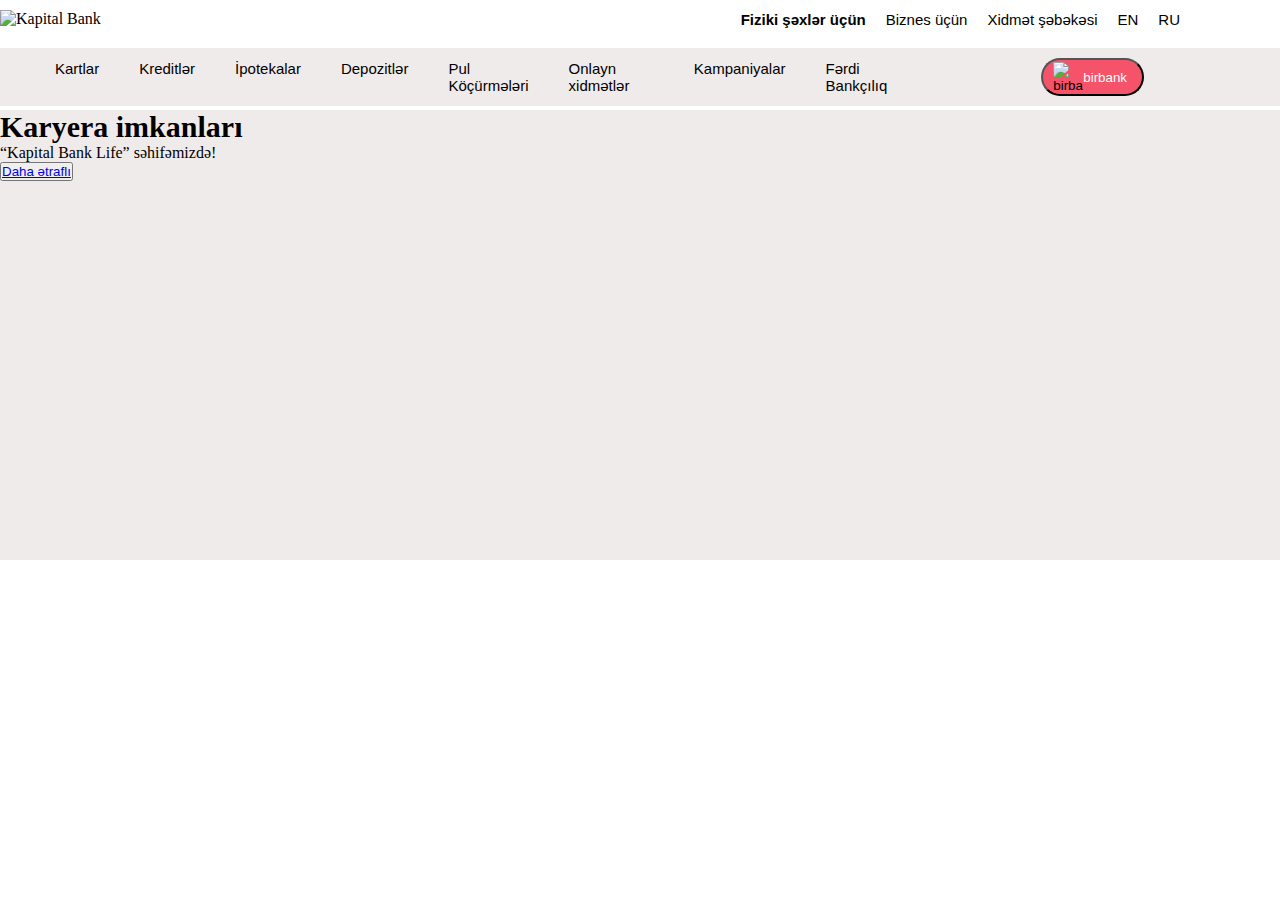
==== commit c6835889: "Add files via upload" ====
--- a/index.html
+++ b/index.html
@@ -1,83 +1,85 @@
-<!DOCTYPE html>
-<html lang="en">
-  <head>
-    <meta charset="UTF-8" />
-    <meta name="viewport" content="width=device-width, initial-scale=1.0" />
-    <title>Document</title>
-    <link rel="stylesheet" href="./style.css" />
-    <link rel="preconnect" href="https://fonts.googleapis.com" />
-    <link rel="preconnect" href="https://fonts.gstatic.com" crossorigin />
-    <link
-      href="https://fonts.googleapis.com/css2?family=Source+Sans+3:ital,wght@0,200;0,300;0,400;0,500;0,600;0,700;0,800;0,900;1,200;1,300;1,400;1,500;1,600;1,700;1,800;1,900&display=swap"
-      rel="stylesheet"
-    />
-  </head>
-  <body>
-    <br />
-    <br />
-    <br />
-
-    <nav class="navMain relative">
-      <div class="navbar container">
-        <ul class="navbar__ul">
-          <li class="navbar__li">
-            <span> Kartlar </span>
-
-            <div class="hiddenSection">
-              <div class="hiddenSection__main">
-                   <div class="container hiddenSectionFlex">
-                    <div class="hiddenSection__item">
-                      <div class="hiddenSection__ulWrapper">
-                        <ul class="hidddenSection__ul">
-                          <li>taksit kartlar</li>
-                          <li>debet kartlar</li>
-                          <li>hediyye kartlar</li>
-                        </ul>
-
-                        <ul class="hidddenSection__ul">
-                          <li>tehlukesizlik kartlari</li>
-                          <li>3d security</li>
-                          <li>kart sifarishi</li>
-                        </ul>
-                      </div>
-                    </div>
-                    <div class="hiddenSection__item hiddenSection__item_little">
-                
-                      <div class="hiddenBirbanWrapper">
-                        <div class="hiddenBirbanWrapper__part">
-                          <div>
-                            <h2 class="hiddenBirbanWrapper__heading">
-                              Birbank Cashback taksit
-                            </h2>
-                            <p class="hiddenBirbanWrapper__text">
-                              Kartla edilən nağdsız ödənişlərə minimum 1.5%-dən başlayan keşbek, faizsiz və komissiyasız taksit imkanı verən unikal bir kartdır.
-                            </p>
-                           </div>
-                           <button class="hiddenBirbanWrapper__burron">
-                            Bir klikle sifarish et
-                           </button>
-                        </div>
-                        <img width="125px" src="./assets/birbank.png" alt="nirbank">
-                      </div>
-                    </div>
-                  </div>
-               </div>
-            </div>
-          </li>
-
-          <li class="navbar__li">Kreditler</li>
-
-          <li class="navbar__li">Ipoteklar</li>
-
-          <li class="navbar__li">Depositler</li>
-          <li class="navbar__li">Pul kochurmeleri</li>
-          <li class="navbar__li">Online Xidmetler</li>
-          <li class="navbar__li">Kompaniyalar</li>
-          <li class="navbar__li">Ferdi Bankchiliq</li>
-        </ul>
-
-        <button class="navbar__button">birbank</use> </svg></button>
-      </div>
-    </nav>
-  </body>
-</html>
+<!DOCTYPE html>
+<html lang="en">
+<head>
+    <meta charset="UTF-8">
+    <meta name="viewport" content="width=device-width, initial-scale=1.0">
+    <title>Kapital Bank / Birinci Bank</title>
+    <link rel="icon" type="image/png" sizes="16x16" href="https://www.kapitalbank.az/images/favicon/favicon-16x16.png">
+<link rel="stylesheet" href="style.css">
+</head>
+<body>
+    <div class="header">
+        <img type="image/svg+xml" class="w-100" src="https://www.kapitalbank.az/assets/static/img/content/elements/svg/kb-logo-main.svg" alt="Kapital Bank">
+        <ul class="headerlist">
+           <li id="boldheader">Fiziki şəxlər üçün </li>
+           <li>Biznes üçün </li> 
+           <li>Xidmət şəbəkəsi </li> 
+           <li> EN </li>
+           <li> RU </li>  
+        </ul>
+    </div>
+                                 <!-- NAVBAR AND HIDDEN SECTIONS -->
+    <div class="navbar">
+        <div class="container">
+            <div class=wrapper>
+                <ul>
+                <li class="kartlar">Kartlar </li>
+                <div class="hidsection">
+                    <div class="listwrapper">
+                   <div class="list1">
+                    <li>Taksit kartlar</li>
+                    <li>Debet kartlar</li>
+                    <li>Hədiyyə kartı</li>
+                    <li>Kartlar üzrə xidmətlər</li>
+                </div>
+                <div class="list2">
+                    <li>Təhlükəsizlik qaydaları</li>
+                    <li>3D secure</li>
+                    <li>Kart sifarişi</li>
+                    <li>Birbank kartının eyniləşdirilməsi</li>
+                </div>
+                </div>
+                                   <!-- CASHBACK CONTAINER -->
+                <div class="cashbackcontainer">
+                    <div>
+                        <h1 id="birbank_text"> Birbank Cashback Taksit </h1>
+                        <br>
+                    <p id="cashback_text">
+                        Kartla edilən nağdsız ödənişlərə minimum 1.5%-dən başlayan keşbek, 
+                        faizsiz və komissiyasız taksit imkanı verən unikal bir kartdır.</p>
+                        <br>
+                        <button class="birklik_btn">Bir Kliklə sifariş et</button>
+                    </div>
+                <img class="birkart" src="assets/birbank-cashback-debet1656680037.png"alt="birkart">
+            </div>
+            </div>
+
+                <li>Kreditlər</li>
+                <li>İpotekalar</li>
+                <li>Depozitlər</li>
+                <li>Pul Köçürmələri</li>
+                <li>Onlayn xidmətlər</li>
+                <li>Kampaniyalar</li>
+                <li>Fərdi Bankçılıq</li>
+            </ul>
+            <button class="birbank">
+                    <img src="assets/download-removebg-preview (17).png" alt="birbank" width="30px"height="30px">
+                <span>birbank</span>
+                
+            </button>
+        </div>
+        </div>
+        </div>
+                                <!-- SECTION  -->
+     <div class="kapital_section"> 
+     <div class="">
+        <div class="banner_text">
+        <h1> Karyera imkanları </h1>
+        <p> “Kapital Bank Life” səhifəmizdə!</p>
+        <button class="daha_btn"><a href="https://bit.ly/3tmYzDH">Daha ətraflı</a></button>
+    </div>
+</div>
+    </div>
+
+</body>
+</html>--- a/style.css
+++ b/style.css
@@ -1,183 +1,157 @@
-.navbar__button{
-
-}
-*{
-    box-sizing: border-box;
-}
-body{
-    /* background-color: #ebeaea; */
-}
-.navbar__ul{
-    display: flex;
-    list-style: none;
-    padding: 0;
-    font-family: 'Source Sans 3', sans-serif;
-    height: 100%;
-}
-
-.navbar__li + .navbar__li{
-margin-left: 10px;
-
-}
-.navbar__li{
-cursor: pointer;
-font-family: 'Source Sans 3', sans-serif;
-font-weight: 400;
-color: #2e3131;
-font-size: 14px;
-height: 100%;
- display: flex;
-align-items: center;
-border-bottom: 2px solid transparent;
-}
-
-
-
-
-
-.navbar__li:hover{
-border-bottom: 2px solid #f45369;
-    }
-
-
-
-
-
-
-
-
-
-
-.navbar{
-    display: flex;
-    justify-content: space-between;
- align-items: center;
- 
-height: 66px;
-align-items: center;
-}
-
-
-.relative{
-position: relative;
-}
-.container{
-    width: 80%;
-    margin-right: auto;
-    margin-left: auto;
-}
-
-.navMain{
-    background: #e8ecf1;
-    font-family: 'Source Sans 3', sans-serif;
- }
-
-.hiddenSection{
-    position: absolute;
-width: 100%;
- 
-left: 0;
-display: none;
-
-top: 66px;
-left: 0;
-filter: drop-shadow(0 30px 53px rgba(0, 0, 0, .07));
-background: white;
-
-
-}
-
-.hiddenSection__main{
-     display: flex;
-    justify-content: space-between;
-}
-
-
-.hiddenSection__item_little{
-    background: #f6f8fb;
-    width: 560px;
- display: flex;
- justify-content: space-between;
-padding: 30px;
-
-}
-.hiddenBirbanWrapper{
-    display: flex;
-    justify-content: space-between;
-}
-.hiddenBirbanWrapper__text{
-    font-size: 14px;
-}
-.hiddenBirbanWrapper__heading{
-    font-size: 24px;
-    font-weight: bold;
-}
-.hiddenBirbanWrapper__part{
-    display: flex;
-    flex-direction: column;
-    justify-content: space-between;
-
-}
-.hiddenBirbanWrapper__burron{
-    width: 280px;
-    background-color: #f45369;
-    border-radius: 8px;
-    display: inline-block;
-    padding: 11px 20px 14px;
-    font-size: 24px;
-    color: #fff !important;
-    line-height: 30px;
-    text-align: center;
-    border: none;
-    cursor: pointer;
-    transition: .3s linear;
-}
-
-.hiddenSection__ulWrapper{
-    display: flex;
-padding-top: 40px;
-}
-
-.hidddenSection__ul{
-    padding: 0;
-    list-style: none;
-
-}
-
-
-.hidddenSection__ul li{
-    margin-top: 5px;
-    margin-bottom: 5px;
-}
-.hidddenSection__ul li:hover{
-color: #f45369;
-}
-
-.hidddenSection__ul + .hidddenSection__ul{
-    margin-left: 60px;
-}
-
-.hiddenSectionFlex{
-    display: flex;
-    justify-content: space-between;
- }
-
- .navbar__li:hover .hiddenSection{
-display: block;
- }
-
-
- .navbar__button{
-    background-color: #f45369;
-    border-radius: 8px;
-    font-size: 16px;
-    color: #fff;
-    text-align: center;
-    border: none;
-    cursor: pointer;
-    transition: .3s linear;
-    font-weight: 700;
-    width: 95px;
-    height: 43px;
- }
-
+@import url('https://fonts.googleapis.com/css2?family=Source+Sans+3:ital,wght@0,602;1,602&display=swap');
+
+
+
+
+* {
+    margin:0;
+    padding:0;
+}
+.header{
+    display:flex;
+    justify-content: space-between;
+    margin-top: 10px;
+    align-items:center;
+    cursor: pointer;
+}
+.headerlist {
+    font-family: sans-serif;
+    display: flex;
+    font-size:15px;
+    list-style: none;
+    margin-right:100px;
+}
+.headerlist li {
+   padding-left:20px;
+}
+.headerlist li:hover {
+    color:#f45369;
+    transition: 0.5s;
+}
+#boldheader {
+    font-weight:bold;
+}
+.navbar {
+    margin-top:20px;
+    background-color:rgba(238, 233, 233, 0.894);
+    font-family: sans-serif;
+    font-size:20px;
+    padding:10px;
+    position:relative;
+}
+
+.container {
+    width:90%;
+}
+.wrapper {
+    display:flex;
+    font-size:15px;
+    align-items:center;
+    padding-left:5px;
+}
+.navbar ul {
+display:flex;
+list-style: none;
+}
+.navbar ul li {
+    padding-left:30px;
+    margin-left:10px;
+    cursor: pointer;
+}
+.navbar ul li:hover {
+    color:#f45369;
+    transition: 0.5s;
+}
+.birbank {
+    background-color:#f45369;
+    display:flex;
+    justify-content: center;
+    align-items:center;
+    padding:2px 10px;
+    padding-right:15px;
+    border-radius: 20px;
+    margin-left:140px;
+    cursor:pointer;
+}
+.birbank:hover {
+    background-color: red;
+    transition:0.5s;
+}
+.birbank span {
+    color:white;
+}
+.hidsection {
+    display:flex;
+    justify-content: space-between;
+    position:absolute;
+    top:58px;
+    right:0px;
+    align-items: center;
+    background-color:white;
+    width:100%;
+    height:250px;
+    display:none;
+}
+.kartlar:hover~.hidsection {
+    display:flex;
+}
+.listwrapper {
+    display: flex;
+    width:55%;
+    align-items:center;
+    font-size: 17px;
+    font-family:'Source Sans 3';
+    font-weight:600px;
+    padding-bottom:60px;
+    padding-left:20px;
+}
+.list2 {
+    margin-left:30px;
+}
+.birkart {
+    width: 130px;
+    height:200px;
+    margin-right: 90px;
+}
+.cashbackcontainer{
+    display: flex;
+    justify-content: space-between;
+    width:45%;
+    background-color: #f4f4f4;
+    padding-top:24px;
+    padding-bottom:24px;
+    padding-left:20px;
+}
+#cashback_text {
+    width:250px;
+    margin-top:15px;
+}
+#birbank_text{
+    font-size:25px;
+    margin-top:15px;
+}
+.birklik_btn {
+    background-color: #f45369;
+    color:white;
+    font-weight:50px;
+    align-items: center;
+    border-radius: 10px;
+    padding:10px;
+    font-size:15px;
+    margin-left:120px;
+    font-family:'Source-Sans 3';
+    border-style:none;
+}
+.kapital_section {
+    margin-top:4px;
+    width:100%;
+    height:450px;
+    background-color:rgba(238, 233, 233, 0.894);
+}
+.banner_text{
+    align-items: center;
+}
+.banner_text h1 {
+    font-size:30px;
+    font-weight: 10px;
+}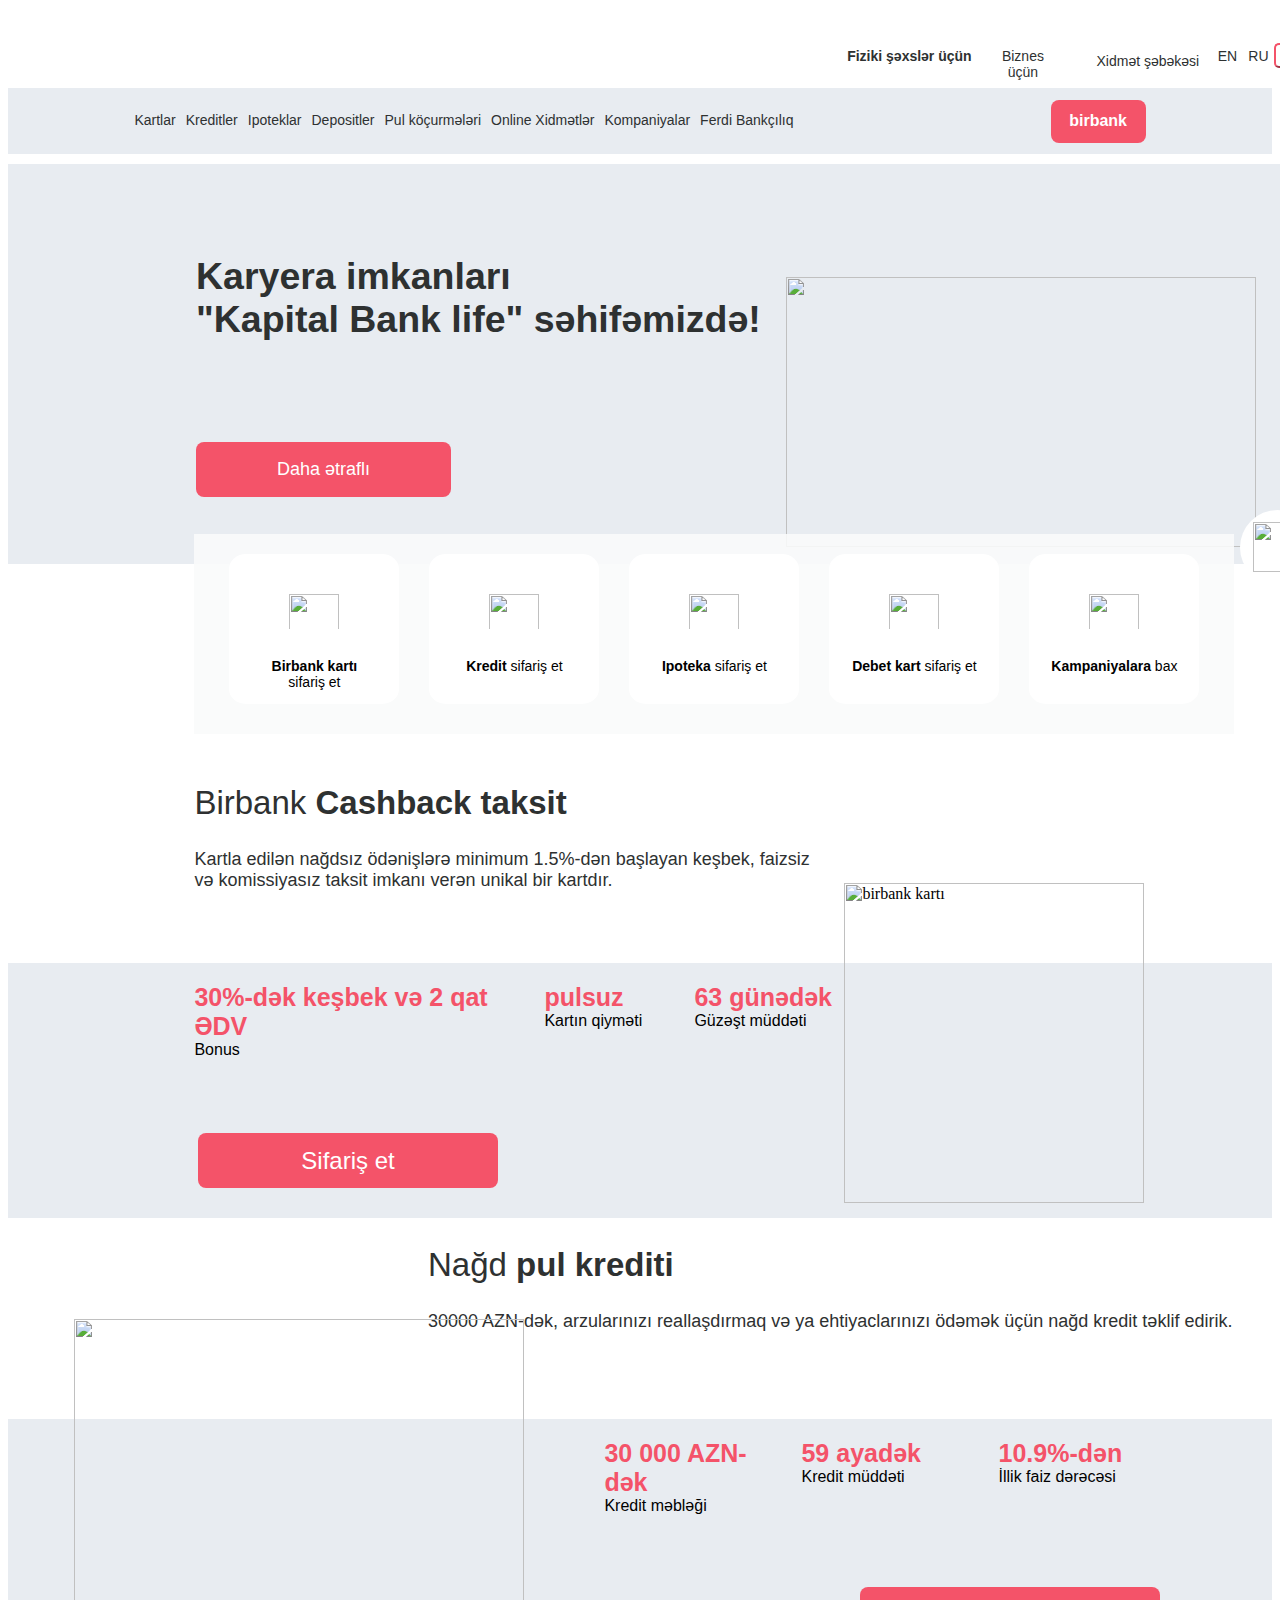
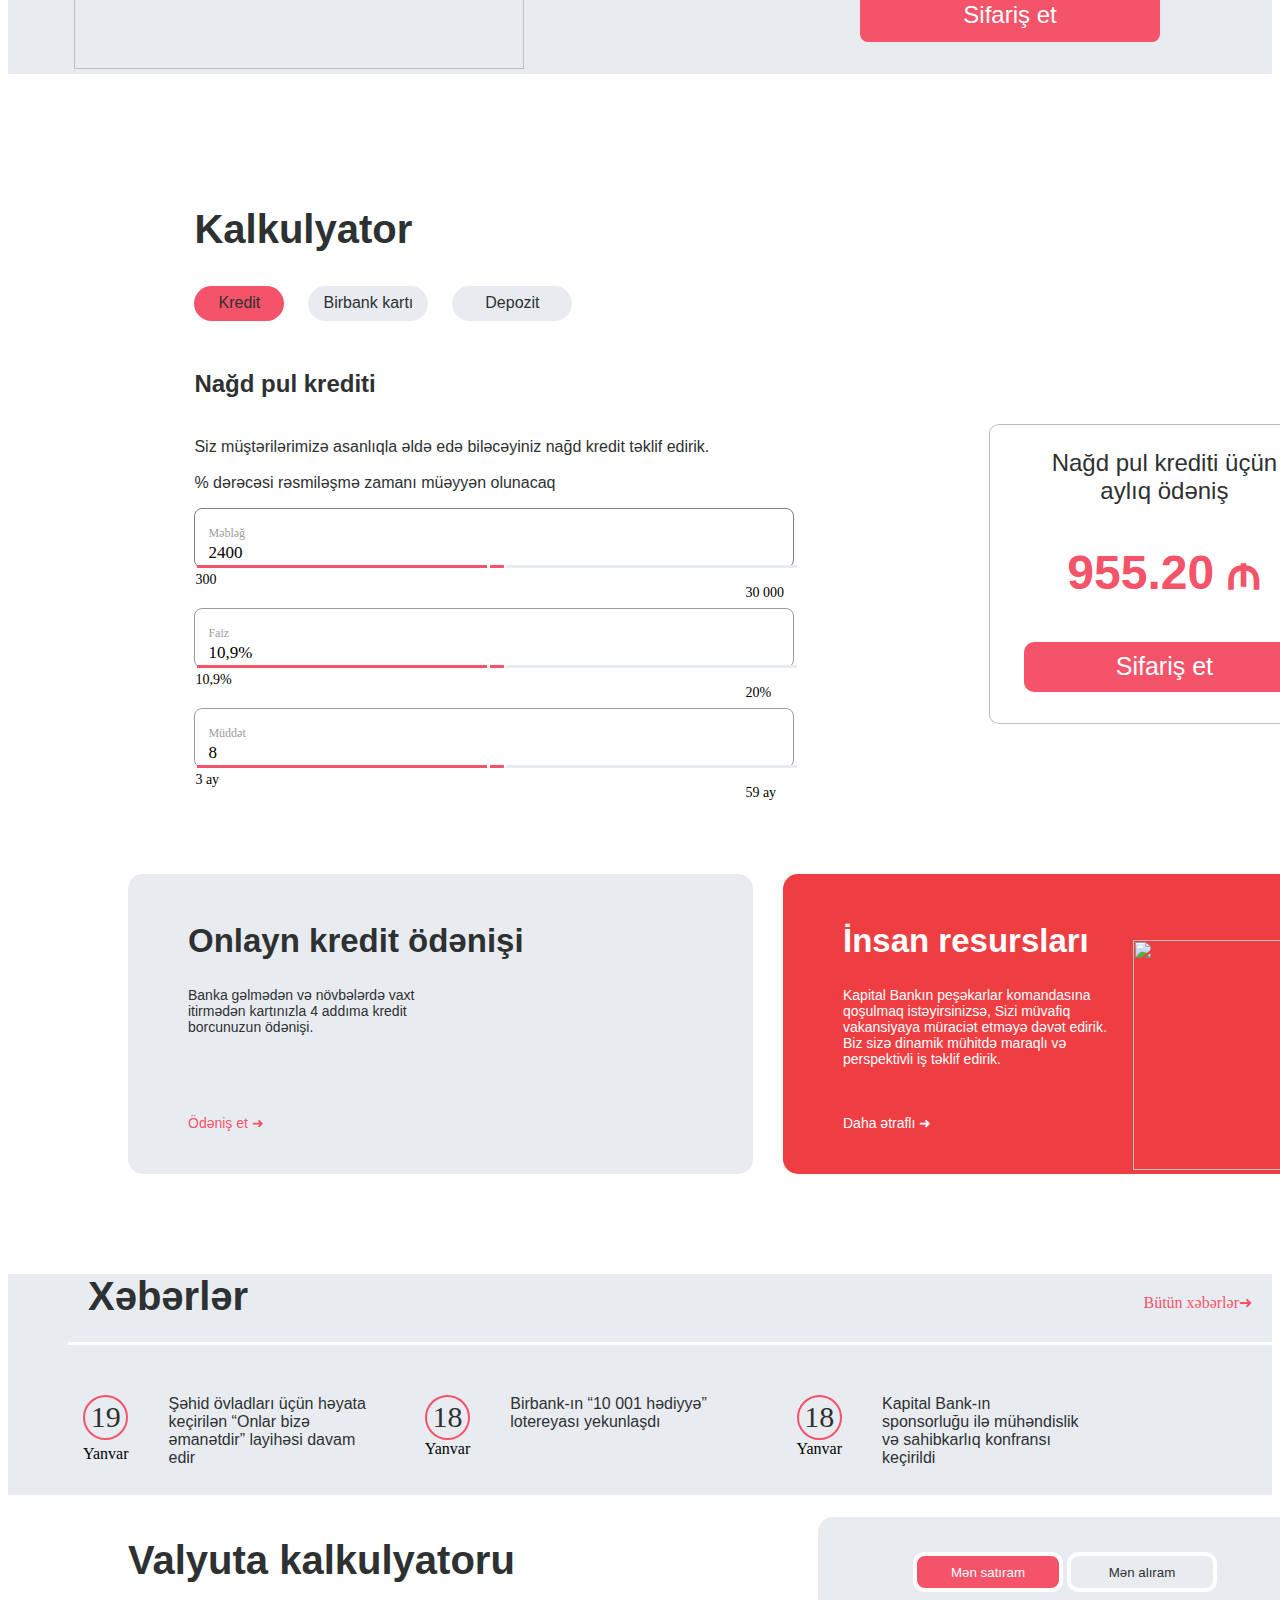
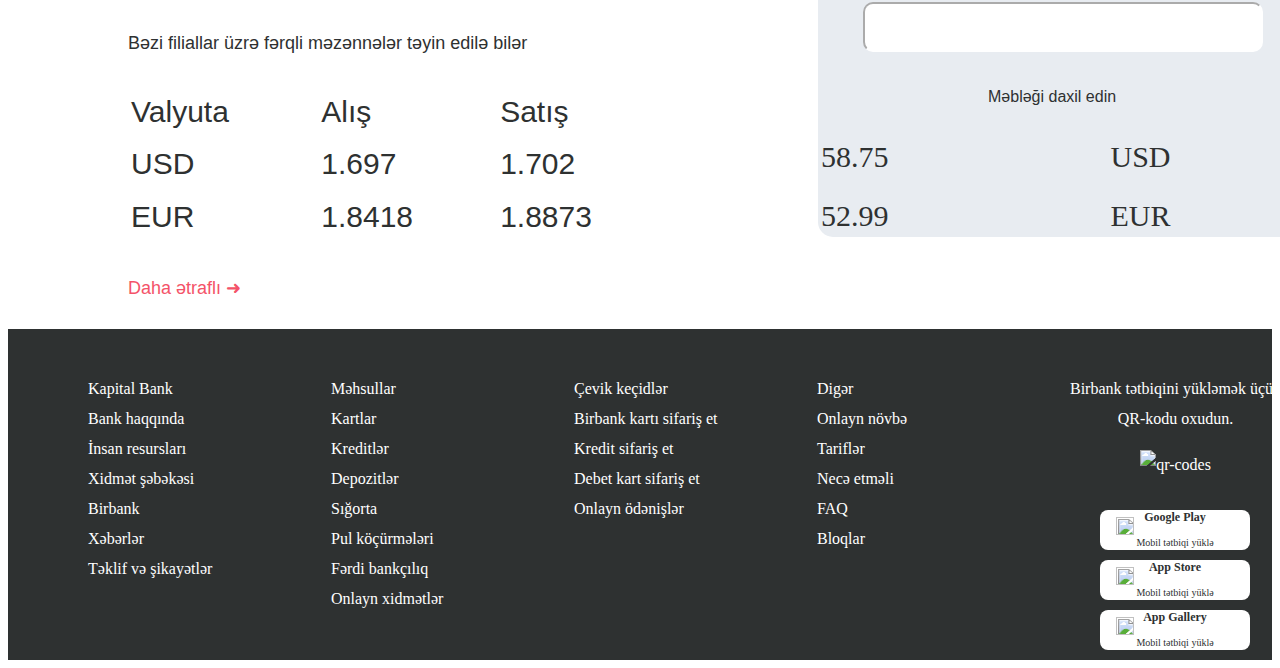
==== commit f0a9aee0: "corrections" ====
--- a/index.html
+++ b/index.html
@@ -1,85 +1,545 @@
-<!DOCTYPE html>
-<html lang="en">
-<head>
-    <meta charset="UTF-8">
-    <meta name="viewport" content="width=device-width, initial-scale=1.0">
-    <title>Kapital Bank / Birinci Bank</title>
-    <link rel="icon" type="image/png" sizes="16x16" href="https://www.kapitalbank.az/images/favicon/favicon-16x16.png">
-<link rel="stylesheet" href="style.css">
-</head>
-<body>
-    <div class="header">
-        <img type="image/svg+xml" class="w-100" src="https://www.kapitalbank.az/assets/static/img/content/elements/svg/kb-logo-main.svg" alt="Kapital Bank">
-        <ul class="headerlist">
-           <li id="boldheader">Fiziki şəxlər üçün </li>
-           <li>Biznes üçün </li> 
-           <li>Xidmət şəbəkəsi </li> 
-           <li> EN </li>
-           <li> RU </li>  
-        </ul>
-    </div>
-                                 <!-- NAVBAR AND HIDDEN SECTIONS -->
-    <div class="navbar">
-        <div class="container">
-            <div class=wrapper>
-                <ul>
-                <li class="kartlar">Kartlar </li>
-                <div class="hidsection">
-                    <div class="listwrapper">
-                   <div class="list1">
-                    <li>Taksit kartlar</li>
-                    <li>Debet kartlar</li>
-                    <li>Hədiyyə kartı</li>
-                    <li>Kartlar üzrə xidmətlər</li>
-                </div>
-                <div class="list2">
-                    <li>Təhlükəsizlik qaydaları</li>
-                    <li>3D secure</li>
-                    <li>Kart sifarişi</li>
-                    <li>Birbank kartının eyniləşdirilməsi</li>
-                </div>
-                </div>
-                                   <!-- CASHBACK CONTAINER -->
-                <div class="cashbackcontainer">
-                    <div>
-                        <h1 id="birbank_text"> Birbank Cashback Taksit </h1>
-                        <br>
-                    <p id="cashback_text">
-                        Kartla edilən nağdsız ödənişlərə minimum 1.5%-dən başlayan keşbek, 
-                        faizsiz və komissiyasız taksit imkanı verən unikal bir kartdır.</p>
-                        <br>
-                        <button class="birklik_btn">Bir Kliklə sifariş et</button>
-                    </div>
-                <img class="birkart" src="assets/birbank-cashback-debet1656680037.png"alt="birkart">
-            </div>
-            </div>
-
-                <li>Kreditlər</li>
-                <li>İpotekalar</li>
-                <li>Depozitlər</li>
-                <li>Pul Köçürmələri</li>
-                <li>Onlayn xidmətlər</li>
-                <li>Kampaniyalar</li>
-                <li>Fərdi Bankçılıq</li>
-            </ul>
-            <button class="birbank">
-                    <img src="assets/download-removebg-preview (17).png" alt="birbank" width="30px"height="30px">
-                <span>birbank</span>
-                
-            </button>
-        </div>
-        </div>
-        </div>
-                                <!-- SECTION  -->
-     <div class="kapital_section"> 
-     <div class="">
-        <div class="banner_text">
-        <h1> Karyera imkanları </h1>
-        <p> “Kapital Bank Life” səhifəmizdə!</p>
-        <button class="daha_btn"><a href="https://bit.ly/3tmYzDH">Daha ətraflı</a></button>
-    </div>
-</div>
-    </div>
-
-</body>
+<html lang="en">
+<head>
+    <meta charset="UTF-8">
+    <meta name="viewport" content="width=device-width, initial-scale=1.0">
+    <title>Kapital Bank</title>
+    <link rel="stylesheet" href="style.css">
+</head>
+<body>
+    <div class="box">
+        <header class="header1">
+            <div class="kapitalbank"><img src="./assets/logo.png" alt=""></div>
+                <div class="a1"><strong>Fiziki şəxslər üçün</strong></div>
+                <div class="b">Biznes üçün</div>
+                <div class="c"><img class="img1" src="./assets/images.png" alt="">
+                    Xidmət şəbəkəsi</div>
+                <div class="d">EN</div>
+                <div class="e">RU</div>
+                <div class="f"><button class="icon"><img class="img" src="./assets/Без названия.png" alt=""></button>
+                </div>
+            </div>
+        </header>
+
+        <nav class="navMain relative">
+            <div class="navbar container">
+              <ul class="navbar__ul">
+                <li class="navbar__li">
+                  <span> Kartlar </span>
+      
+                  <div class="hiddenSection">
+                    <div class="hiddenSection__main">
+                         <div class="container hiddenSectionFlex">
+                          <div class="hiddenSection__item">
+                            <div class="hiddenSection__ulWrapper">
+                              <ul class="hidddenSection__ul">
+                                <li>Taksit kartlar</li>
+                                <li>Debet kartlar</li>
+                                <li>Hediyye kartlar</li>
+                                <li>Kartlar üzrə xidmətlər</li>
+                              </ul>
+      
+                              <ul class="hidddenSection__ul">
+                                <li>Tehlukesizlik kartlari</li>
+                                <li>3d security</li>
+                                <li>Kart sifarişi</li>
+                                <li>Birbank kartının eyniləşdirilməsi</li>
+                              </ul>
+                            </div>
+                          </div>
+                          <div class="hiddenSection__item hiddenSection__item_little">
+                      
+                            <div class="hiddenBirbanWrapper">
+                              <div class="hiddenBirbanWrapper__part">
+                                <div>
+                                  <h2 class="hiddenBirbanWrapper__heading">
+                                    Birbank Cashback taksit
+                                  </h2>
+                                  <p class="hiddenBirbanWrapper__text">
+                                    Kartla edilən nağdsız ödənişlərə minimum 1.5%-dən başlayan keşbek, faizsiz və komissiyasız taksit imkanı verən unikal bir kartdır.
+                                  </p>
+                                 </div>
+                                 <button class="hiddenBirbanWrapper__burron">
+                                  Bir klikle sifarish et
+                                 </button>
+                              </div>
+                              <img width="125px" src="./assets/birbank.png" alt="nirbank">
+                            </div>
+                          </div>
+                        </div>
+                     </div>
+                  </div>
+                </li>
+      
+                <li class="navbar__li">
+                <span>Kreditler</span>
+                <div class="hiddenSection">
+                  <div class="hiddenSection__main">
+                       <div class="container hiddenSectionFlex">
+                        <div class="hiddenSection__item">
+                          <div class="hiddenSection__ulWrapper">
+                            <ul class="hidddenSection__ul">
+                              <li>Çoxdan gözlədiyiniz nağd kredit endirimi!</li>
+                              <li>Nağd pul krediti</li>
+                              <li>Mikro Biznes Kreditləri</li>
+                              <li>Əmanət təminatlı kredit</li>
+                            </ul>
+    
+                            <ul class="hidddenSection__ul">
+                              <li>Avtomobil krediti</li>
+                              <li>Maksimum məbləğ minimum ödəniş</li>
+                              <li>Daşınmaz əmlak təminatlı kredit</li>
+                            </ul>
+                          </div>
+                        </div>
+                        <div class="hiddenSection__item hiddenSection__item_little">
+                    
+                          <div class="hiddenBirbanWrapper">
+                            <div class="hiddenBirbanWrapper__part">
+                              <div>
+                                <h2 class="hiddenBirbanWrapper__heading">
+                                  Nağd pul krediti
+                                </h2>
+                                <p class="hiddenBirbanWrapper__text">
+                                  30000 AZN dək Nağd pul krediti.
+                                </p>
+                               </div>
+                               <button class="hiddenBirbanWrapper__burron">
+                                Bir klikle sifarish et
+                               </button>
+                            </div>
+                            <img width="125px" class="hiddenİmage_money" src="./assets/daily-loan3.png" alt="birbank">
+                          </div>
+                        </div>
+                      </div>
+                   </div>
+                  </div>
+                </li>
+      
+                <li class="navbar__li">Ipoteklar</li>
+      
+                <li class="navbar__li">
+                  <span>Depositler</span>
+                  <div class="hiddenSection">
+                    <div class="hiddenSection__main">
+                         <div class="container hiddenSectionFlex">
+                          <div class="hiddenSection__item">
+                            <div class="hiddenSection__ulWrapper">
+                              <ul class="hidddenSection__ul">
+                                <li>Kapital depoziti</li>
+                                <li>Müddətsiz depozit</li>
+                                <li>Depozit seyfləri</li>
+                              </ul>
+                            </div>
+                          </div>
+                          <div class="hiddenSection__item hiddenSection__item_little">
+                      
+                            <div class="hiddenBirbanWrapper">
+                              <div class="hiddenBirbanWrapper__part">
+                                <div>
+                                  <h2 class="hiddenBirbanWrapper__heading">
+                                    Kapital depoziti
+                                  </h2>
+                                  <p class="hiddenBirbanWrapper__text">
+                                    Yüksək faiz əldə etməklə yanaşı, müqavilənin bitmə tarixinə 1 ay (30 təqvim günü) qalanadək məbləğı artırın.
+                                  </p>
+                                 </div>
+                                 <button class="hiddenBirbanWrapper__burron">
+                                  Daha ətraflı
+                                 </button>
+                              </div>
+                              <img class="Hiddenİmage_depozit" width="125px" src="./assets/depozit-2.png" alt="birbank">
+                            </div>
+                          </div>
+                        </div>
+                     </div>
+                  </div>
+                  </li>
+                <li class="navbar__li">
+                  <span>Pul köçurmələri</span>
+                  <div class="hiddenSection">
+                    <div class="hiddenSection__main">
+                         <div class="container hiddenSectionFlex">
+                          <div class="hiddenSection__item">
+                            <div class="hiddenSection__ulWrapper">
+                              <ul class="hidddenSection__ul">
+                                <li>Birbank ilə istənilən karta pul köçürün!</li>
+                                <li>Xəzri</li>
+                                <li>Zolotaya Korona</li>
+                                <li>Western Union</li>
+                              </ul>
+                            </div>
+                          </div>
+                          <div class="hiddenSection__item hiddenSection__item_little">
+                      
+                            <div class="hiddenBirbanWrapper">
+                              <div class="hiddenBirbanWrapper__part">
+                                <div>
+                                  <h2 class="hiddenBirbanWrapper__heading">
+                                    Birbank
+                                  </h2>
+                                  <p class="hiddenBirbanWrapper__text">
+                                    Birbankla istənilən karta pul köçürün! Artıq Birbankla telefonunuzdan istənilən bank kartına asanlıqla pul göndərə bilərsiniz.
+                                  </p>
+                                 </div>
+                                 <button class="hiddenBirbanWrapper__burron">
+                                  Daha ətraflı
+                                 </button>
+                              </div>
+                              <img width="125px" class="hiddenBb_logo" src="assets/bblogo.png" alt="birbank">
+                            </div>
+                          </div>
+                        </div>
+                     </div>
+                    </div>
+                </li>
+                <li class="navbar__li">
+                <span>Online Xidmətlər</span>
+                <div class="hiddenSection">
+                  <div class="hiddenSection__main">
+                       <div class="container hiddenSectionFlex">
+                        <div class="hiddenSection__item">
+                          <div class="hiddenSection__ulWrapper">
+                            <ul class="hidddenSection__ul">
+                              <li>Kart sifarişi</li>
+                              <li>Kredit sifarişi</li>
+                              <li>Kredit ödənişi</li>
+                              <li>Kommunal ödənişlər</li>
+                            </ul>
+    
+                            <ul class="hidddenSection__ul">
+                              <li>Onlayn növbə</li>
+                              <li>Arayış və çıxarışların alınması</li>
+                            </ul>
+                          </div>
+                        </div>
+                        <div class="hiddenSection__item hiddenSection__item_little">
+                    
+                          <div class="hiddenBirbanWrapper">
+                            <div class="hiddenBirbanWrapper__part">
+                              <div>
+                                <h2 class="hiddenBirbanWrapper__heading">
+                                  Birbank Cashback taksit
+                                </h2>
+                                <p class="hiddenBirbanWrapper__text">
+                                  Kartla edilən nağdsız ödənişlərə minimum 1.5%-dən başlayan keşbek, faizsiz və komissiyasız taksit imkanı verən unikal bir kartdır.
+                                </p>
+                               </div>
+                               <button class="hiddenBirbanWrapper__burron">
+                                Bir klikle sifarish et
+                               </button>
+                            </div>
+                            <img width="125px" src="./assets/birbank.png" alt="nirbank">
+                          </div>
+                        </div>
+                      </div>
+                   </div>
+                </div>
+              
+              
+              </li>
+                <li class="navbar__li">Kompaniyalar</li>
+                <li class="navbar__li">Ferdi Bankçılıq</li>
+              </ul>
+      
+              <button class="navbar__button">birbank</use> </svg></button>
+            </div>
+          </nav>
+
+
+
+        <section class="container_life">
+          <div class="content_life">
+            <div class="content1">
+            <h2>Karyera imkanları<br> "Kapital Bank life" səhifəmizdə!</h2>
+            </div>
+            <div class="content2">
+                <button class="button_life">Daha ətraflı</button>
+            </div>
+            <div class="content3"> <img class="image_life" src="./assets/kb-life1703580859.png" alt=""></div>
+          </div>
+        </section>
+
+
+        <section class="container_cards">
+            <div class="content_cards">
+                <div class="div1">
+                    <img class="image_cards" src="./assets/birbank-karti.svg" alt=""> 
+                    <p class="p_cards"><strong>Birbank kartı</strong> <br>sifariş et</p>
+                </div>
+                <div class="div2">
+                    <img class="image_cards" src="./assets/birbank-karti.svg" alt="">
+                    <p class="p_cards"><strong>Kredit</strong> sifariş et</p>
+                </div>
+                <div class="div3">
+                    <img class="image_cards" src="./assets/birbank-karti.svg" alt="" >
+                    <p class="p_cards"><strong>Ipoteka</strong> sifariş et</p>
+                </div>
+                <div class="div4">
+                    <img class="image_cards" src="./assets/birbank-karti.svg" alt="" >
+                    <p class="p_cards"><strong>Debet kart</strong> sifariş et</p>
+                </div>
+                <div class="div5">
+                    <img class="image_cards" src="./assets/birbank-karti.svg" alt="">
+                    <p class="p_cards"><strong>Kampaniyalara</strong> bax</p>
+                </div>
+        
+            </div>
+        </section>
+
+
+        <section class="container_cashback">
+            <div class="content_cashback"> <h2 class="h_cashback"> Birbank <strong>Cashback taksit</strong></h2>
+              <p class="p_cashback">Kartla edilən nağdsız ödənişlərə minimum 1.5%-dən başlayan keşbek, 
+              faizsiz <br> və komissiyasız taksit imkanı verən unikal bir kartdır. </p>
+                    <br><br><br>
+                 
+              
+            </div>
+            
+        </section>
+
+
+
+
+        <div class="itemwrapper">
+       <div class="container">
+<div class="item">
+  <div class="item1"><span class="span"><strong>30%-dək keşbek və 2 qat ƏDV</strong></span><br>Bonus</div>
+  <div class="item2"><span class="span"><strong>pulsuz</strong></span><br>Kartın qiyməti</div>
+  <div class="item3"><span class="span"><strong>63 günədək</strong></span><br>Güzəşt müddəti</div>
+  <div class="item4"> <img class="image_cashback" src="./assets/birbank-cashback-home.png" alt="birbank kartı"></div>
+</div>
+</div> 
+<button class="button_cashback">Sifariş et</button>
+</div>
+        </div>
+
+        <section class="container_credit">
+          <div class="content_credit"></div>
+            <h2 class="h_credit"> Nağd <strong> pul krediti</strong></h2>
+                <p class="p_credit">30000 AZN-dək, arzularınızı reallaşdırmaq və ya 
+                    ehtiyaclarınızı ödəmək üçün nağd kredit təklif edirik.</p>
+                    <br><br><br>
+            <button class="button_credit">Sifariş et</button>
+        </section>
+
+        <div class="creditWrapper">
+      <div class="container">
+        <div class="item_credit">
+          <div class="item5"> <img class="image_credit" src="./assets/daily-loan3.png" alt=""></div>
+          <div class="item6"><span class="span"><strong>30 000 AZN-dək</strong></span><br>Kredit məbləği</div>
+          <div class="item7"><span class="span"><strong>59 ayadək</strong></span><br>Kredit müddəti</div>
+          <div class="item8"><span class="span"><strong>10.9%-dən</strong></span><br>İllik faiz dərəcəsi</div>
+          </div>
+      </div>
+        </div>
+
+
+
+        <section class="container_calculator"> 
+          <div class="content_calc">
+            <h2 class="h_calculator">Kalkulyator</h2> 
+            <button class="button_calc_red">Kredit</button>
+            <button class="button_calc">Birbank kartı</button>
+            <button class="button_calc">Depozit</button>
+        
+        <h2 class="heading_calculator">Nağd pul krediti</h2>
+        <p class="p_calculator">Siz müştərilərimizə asanlıqla əldə edə biləcəyiniz nağd kredit təklif edirik.
+        <br><br>
+            % dərəcəsi rəsmiləşmə zamanı müəyyən olunacaq</p>
+        
+
+      <div class="content_range">
+        <div class="c_range1"> 
+          <p class="text_range">Məbləğ</p>
+          <p class="text2_range">2400</p>
+          <input class="range" type="range">
+          <p class="text3_range">300</p>
+          <p class="text4_range">30 000</p>
+      </div>
+      <div class="c_range2">
+          <p class="text_range">Faiz</p>
+          <p class="text2_range">10,9%</p>
+          <input class="range" type="range">
+          <p class="text3_range">10,9%</p>
+          <p class="text4_range">20%</p>
+      </div>
+      <div class="c_range3">
+          <p class="text_range">Müddət</p>
+          <p class="text2_range">8</p>
+          <input class="range" type="range" >
+          <p class="text3_range">3 ay</p>
+          <p class="text4_range">59 ay</p>
+      </div>
+    </div>
+          </div>
+
+          <div class="content_box">
+            <p class="p_box">Nağd pul krediti üçün <br>
+                aylıq ödəniş</p> <h2 class="h_box">955.20 ₼</h2> <button class="button_box">Sifariş et</button>
+          </div>
+        </section>
+
+
+        <section class="container_block">
+            <div class="content_block_gray"><h2 class="h_block_gray">Onlayn kredit ödənişi</h2> <p class="p_block_gray">Banka gəlmədən və növbələrdə vaxt <br> itirmədən 
+                kartınızla 4 addıma kredit <br> borcunuzun ödənişi. <br><br><br><br><br><br><span style="color: #f45369;">Ödəniş et ➜</span></p>
+                <img class="image_block_g" src="./assets/cashPayment.webp" alt="">
+            </div>
+        
+            <div class="content_block_red"><h2 class="h_block_red">İnsan resursları</h2> <p class="p_block_red">Kapital Bankın peşəkarlar komandasına <br> qoşulmaq istəyirsinizsə, Sizi müvafiq <br>vakansiyaya müraciət etməyə dəvət edirik. <br> 
+                Biz sizə dinamik mühitdə maraqlı və <br>perspektivli iş təklif edirik.
+            <br><br><br><br>Daha ətraflı ➜</p>
+                <img class="image_block_r" src="./assets/90789318742-min.webp" alt="">
+            </div>
+        </section>
+
+        <section class="container_news">
+          <div class="content_news">
+            <div><h2 class="h_news">Xəbərlər</h2></div>
+            <div class="container__heading">
+              <div>Bütün xəbərlər➜</div>
+            </div>
+            
+            <div class="line"></div>
+
+            <div class="conteiner">
+              <div class="itemnewone">
+                <div class="compact">
+                  <div class="icon1">19</div>
+                  <div>Yanvar</div>
+                </div>
+                <div class="c_news"><p class="p_news">
+                  Şəhid övladları üçün həyata keçirilən “Onlar bizə əmanətdir” layihəsi davam edir</p></div>
+              </div>
+              <div class="itemnewTwo">
+                <div class="compact_two">
+                  <div class="icon2">18</div>
+                  <div>Yanvar</div>
+                </div>
+                <div class="c2_news"><p class="p_news">
+                  Birbank-ın “10 001 hədiyyə” lotereyası yekunlaşdı</p> </div>
+              </div>
+              <div class="itemnewThree">
+                <div class="compact_three">
+                  <div class="icon3">18</div>
+                  <div>Yanvar</div>
+                </div>
+                  <div class="c3_news"><p class="p_news">
+                    Kapital Bank-ın sponsorluğu ilə mühəndislik və sahibkarlıq konfransı keçirildi</p></div>
+                </div>
+              </div>
+            </div>
+            
+          </div>
+        </section>
+
+      <section class="container_currency">
+          <div class="content_currency">
+            <h2 class="h_currency">Valyuta kalkulyatoru</h2>
+            <p class="p_currency">Bəzi filiallar üzrə fərqli məzənnələr təyin edilə bilər</p>
+        
+            <table class="table">
+                <tr>
+                    <td>Valyuta</td>
+                    <td>Alış</td>
+                    <td>Satış</td>
+                </tr>
+                <tr>
+                    <td>USD</td>
+                    <td>1.697</td>
+                    <td>1.702</td>
+                </tr>
+                <tr>
+                    <td>EUR</td>
+                    <td>1.8418</td>
+                    <td>1.8873</td>
+                </tr>
+            </table>
+        <p class="p_more">Daha ətraflı ➜</p>
+
+        <div class="content_table">
+          <button class="button_red">Mən satıram</button>
+          <button class="button_gray">Mən alıram</button>
+          <input class="text2" type="text">
+          <p class="p_table">Məbləği daxil edin</p>
+          <table class="table2">
+              <tr>
+                  <td>58.75</td>
+                  <td>USD</td>
+              </tr>
+              <tr>
+                  <td>52.99</td>
+                  <td>EUR</td>
+              </tr>
+          </table>
+        </div>
+      </section>
+
+      <div class="container_banner">
+        <div class="banner">
+            <img class="image_ban" src="./assets/images (1).png" alt=""></div>
+      </div>
+    
+    <footer class="footer">
+      <div class="li_footer">
+          <ul>
+              <li style="list-style: none;">Kapital Bank</li>
+              <li style="list-style: none;">Bank haqqında</li>
+              <li style="list-style: none;">İnsan resursları</li>
+              <li style="list-style: none;">Xidmət şəbəkəsi</li>
+              <li style="list-style: none;">Birbank</li>
+              <li style="list-style: none;">Xəbərlər</li>
+              <li style="list-style: none;">Təklif və şikayətlər</li>
+          </ul>
+      </div>
+      <div class="li2_footer"> 
+          <ul>
+              <li style="list-style: none;">Məhsullar</li>
+              <li style="list-style: none;">Kartlar</li>
+              <li style="list-style: none;">Kreditlər</li>
+              <li style="list-style: none;" >Depozitlər</li>
+              <li style="list-style: none;" >Sığorta</li>
+              <li style="list-style: none;">Pul köçürmələri</li>
+              <li style="list-style: none;">Fərdi bankçılıq</li>
+              <li style="list-style: none;" >Onlayn xidmətlər</li>
+          </ul>
+      </div>
+      <div class="li3_footer"> 
+          <ul>
+              <li style="list-style: none;">Çevik keçidlər</li>
+              <li style="list-style: none;">Birbank kartı sifariş et</li>
+              <li style="list-style: none;">Kredit sifariş et</li>
+              <li style="list-style: none;">Debet kart sifariş et</li>
+              <li style="list-style: none;">Onlayn ödənişlər</li>
+          </ul>
+      </div>
+      <div class="li4_footer">
+          <ul>
+              <li style="list-style: none;">Digər</li>
+              <li style="list-style: none;">Onlayn növbə</li>
+              <li style="list-style: none;">Tariflər</li>
+              <li style="list-style: none;">Necə etməli</li>
+              <li style="list-style: none;">FAQ</li>
+              <li style="list-style: none;">Bloqlar</li>
+          </ul>
+      </div>
+      <div class="c_footer">
+          <p class="paragraph12">Birbank tətbiqini yükləmək üçün <br>QR-kodu oxudun.</p>
+          <img src="./assets/qr-code.svg" alt="qr-codes">
+          <br><br>
+          <div class="content_footer"><img class="image_footer" src="./assets/play-store.svg" alt="">
+              <p class="text_footer">Google Play</p> <p class="text_footer2">Mobil tətbiqi yüklə</p>
+          </div>
+          <div class="content_footer"><img class="image_footer" src="./assets/app-store.svg" alt="">
+              <p class="text_footer" >App Store</p> <p class="text_footer2">Mobil tətbiqi yüklə</p>
+          </div>
+          <div class="content_footer"><img  class="image_footer" src="./assets/app-gallery.svg" alt="">
+              <p class="text_footer" >App Gallery</p> <p class="text_footer2">Mobil tətbiqi yüklə</p>
+          </div>
+      </div>
+  
+  </footer>
+
+</body>
 </html>--- a/style.css
+++ b/style.css
@@ -1,157 +1,1147 @@
-@import url('https://fonts.googleapis.com/css2?family=Source+Sans+3:ital,wght@0,602;1,602&display=swap');
-
-
-
-
-* {
-    margin:0;
-    padding:0;
-}
-.header{
-    display:flex;
-    justify-content: space-between;
-    margin-top: 10px;
-    align-items:center;
-    cursor: pointer;
-}
-.headerlist {
-    font-family: sans-serif;
-    display: flex;
-    font-size:15px;
-    list-style: none;
-    margin-right:100px;
-}
-.headerlist li {
-   padding-left:20px;
-}
-.headerlist li:hover {
-    color:#f45369;
-    transition: 0.5s;
-}
-#boldheader {
-    font-weight:bold;
-}
-.navbar {
-    margin-top:20px;
-    background-color:rgba(238, 233, 233, 0.894);
-    font-family: sans-serif;
-    font-size:20px;
-    padding:10px;
-    position:relative;
-}
-
-.container {
-    width:90%;
-}
-.wrapper {
-    display:flex;
-    font-size:15px;
-    align-items:center;
-    padding-left:5px;
-}
-.navbar ul {
-display:flex;
-list-style: none;
-}
-.navbar ul li {
-    padding-left:30px;
-    margin-left:10px;
-    cursor: pointer;
-}
-.navbar ul li:hover {
-    color:#f45369;
-    transition: 0.5s;
-}
-.birbank {
-    background-color:#f45369;
-    display:flex;
-    justify-content: center;
-    align-items:center;
-    padding:2px 10px;
-    padding-right:15px;
-    border-radius: 20px;
-    margin-left:140px;
-    cursor:pointer;
-}
-.birbank:hover {
-    background-color: red;
-    transition:0.5s;
-}
-.birbank span {
-    color:white;
-}
-.hidsection {
-    display:flex;
-    justify-content: space-between;
-    position:absolute;
-    top:58px;
-    right:0px;
-    align-items: center;
-    background-color:white;
-    width:100%;
-    height:250px;
-    display:none;
-}
-.kartlar:hover~.hidsection {
-    display:flex;
-}
-.listwrapper {
-    display: flex;
-    width:55%;
-    align-items:center;
-    font-size: 17px;
-    font-family:'Source Sans 3';
-    font-weight:600px;
-    padding-bottom:60px;
-    padding-left:20px;
-}
-.list2 {
-    margin-left:30px;
-}
-.birkart {
-    width: 130px;
-    height:200px;
-    margin-right: 90px;
-}
-.cashbackcontainer{
-    display: flex;
-    justify-content: space-between;
-    width:45%;
-    background-color: #f4f4f4;
-    padding-top:24px;
-    padding-bottom:24px;
-    padding-left:20px;
-}
-#cashback_text {
-    width:250px;
-    margin-top:15px;
-}
-#birbank_text{
-    font-size:25px;
-    margin-top:15px;
-}
-.birklik_btn {
-    background-color: #f45369;
-    color:white;
-    font-weight:50px;
-    align-items: center;
-    border-radius: 10px;
-    padding:10px;
-    font-size:15px;
-    margin-left:120px;
-    font-family:'Source-Sans 3';
-    border-style:none;
-}
-.kapital_section {
-    margin-top:4px;
-    width:100%;
-    height:450px;
-    background-color:rgba(238, 233, 233, 0.894);
-}
-.banner_text{
-    align-items: center;
-}
-.banner_text h1 {
-    font-size:30px;
-    font-weight: 10px;
-}+*{
+    box-sizing: border-box;
+}
+.box{
+    width: 80%;
+    margin-left: auto;
+    margin-right: auto;
+}
+
+.header1{
+    width: 1400px;
+    height: 80px;
+    background-color:white;
+    display: flex;
+    flex-direction: row;
+    text-align: center;
+}
+.kapitalbank{
+background-color: white;
+width: 150px;
+height: 50px;
+padding-top: 30px;
+position: absolute;
+left: 110;
+
+}
+.a1{
+    width: 150px;
+    height: 45px;
+    background-color: white;
+    position: relative;
+    left: 700px;
+    padding-top: 40px;
+    font-size: 14px;
+    font-family: 'Gill Sans', 'Gill Sans MT', Calibri, 'Trebuchet MS', sans-serif;
+    color: #2e3131;
+}
+.b{
+    width: 75px;
+    height: 45px;
+    background-color: white;
+    position: relative;
+    left: 701px;
+    padding-top: 40px;
+    font-size: 14px;
+    font-family: 'Gill Sans', 'Gill Sans MT', Calibri, 'Trebuchet MS', sans-serif;
+    color: #2e3131;
+}
+.c{
+    width: 150px;
+    height: 48px;
+    background-color: white;
+    position: relative;
+    left: 702px;
+    padding-top: 37px;
+    font-size: 14px;
+    font-family: 'Gill Sans', 'Gill Sans MT', Calibri, 'Trebuchet MS', sans-serif;
+    color: #2e3131;
+
+}
+.d{
+    width: 30px;
+    height: 45px;
+    background-color: white;
+    position: relative;
+    left: 703px;
+    padding-top: 40px;
+    font-size: 14px;
+    font-family: 'Gill Sans', 'Gill Sans MT', Calibri, 'Trebuchet MS', sans-serif;
+    color: #2e3131;
+}
+.e{
+    width: 30px;
+    height: 45px;
+    background-color: white;
+    position: relative;
+    left: 704px;
+    padding-top: 40px;
+    font-size: 14px;
+    font-family: 'Gill Sans', 'Gill Sans MT', Calibri, 'Trebuchet MS', sans-serif;
+    color: #2e3131;
+}
+.f{
+    width: 50px;
+    height: 45px;
+    background-color: white;
+    position: relative;
+    left: 705px;
+    padding-top: 40px;
+    font-size: 14px;
+    font-family: 'Gill Sans', 'Gill Sans MT', Calibri, 'Trebuchet MS', sans-serif;
+    color: #2e3131;
+}
+.img{
+    padding-right: 5px;
+    width: 15px;
+    height: 15px;
+}
+.img1{
+    padding-top: 4px;
+    width: 19px;
+    height: 17px;
+}
+.icon{
+    background-color: white;
+    width: 25px;
+    height: 25px;
+    margin-top: -5px;
+    border-radius: 20%;
+    border-color: #f45369;
+    display: flex;
+    align-items: center;
+    
+}
+
+.navbar__ul{
+    display: flex;
+    list-style: none;
+    padding: 0;
+    font-family: 'Source Sans 3', sans-serif;
+    height: 100%;
+}
+
+.navbar__li + .navbar__li{
+margin-left: 10px;
+
+}
+.navbar__li{
+cursor: pointer;
+font-family: 'Source Sans 3', sans-serif;
+font-weight: 400;
+color: #2e3131;
+font-size: 14px;
+height: 100%;
+ display: flex;
+align-items: center;
+border-bottom: 2px solid transparent;
+}
+
+
+
+
+
+.navbar__li:hover{
+border-bottom: 2px solid #f45369;
+    }
+
+
+
+
+
+
+
+
+
+
+.navbar{
+    display: flex;
+    justify-content: space-between;
+ align-items: center;
+ 
+height: 66px;
+align-items: center;
+}
+
+
+.relative{
+position: relative;
+}
+.container{
+    width: 80%;
+    margin-right: auto;
+    margin-left: auto;
+}
+.itemnewOne{
+    display: flex;
+}
+.navMain{
+    background: #e8ecf1;
+    font-family: 'Source Sans 3', sans-serif;
+ }
+
+.hiddenSection{
+    position: absolute;
+width: 100%;
+ 
+left: 0;
+display: none;
+
+top: 66px;
+left: 0;
+filter: drop-shadow(0 30px 53px rgba(0, 0, 0, .07));
+background: white;
+
+
+}
+
+.hiddenSection__main{
+     display: flex;
+    justify-content: space-between;
+}
+
+
+.hiddenSection__item_little{
+    background: #f6f8fb;
+    width: 560px;
+ display: flex;
+ justify-content: space-between;
+padding: 30px;
+
+}
+.hiddenBirbanWrapper{
+    display: flex;
+    justify-content: space-between;
+}
+.hiddenBirbanWrapper__text{
+    font-size: 14px;
+}
+.hiddenBirbanWrapper__heading{
+    font-size: 24px;
+    font-weight: bold;
+}
+.hiddenBirbanWrapper__part{
+    display: flex;
+    flex-direction: column;
+    justify-content: space-between;
+
+}
+.hiddenBirbanWrapper__burron{
+    width: 280px;
+    background-color: #f45369;
+    border-radius: 8px;
+    display: inline-block;
+    padding: 11px 20px 14px;
+    font-size: 24px;
+    color: #fff !important;
+    line-height: 30px;
+    text-align: center;
+    border: none;
+    cursor: pointer;
+    transition: .3s linear;
+}
+
+.hiddenSection__ulWrapper{
+    display: flex;
+padding-top: 40px;
+}
+
+.hidddenSection__ul{
+    padding: 0;
+    list-style: none;
+
+}
+
+.hiddenİmage_money{
+    width: 230px;
+    height: 200px;
+}
+.Hiddenİmage_depozit{
+    width: 250px;
+    height: 200px;
+}
+.hiddenBb_logo{
+    width: 200px;
+}
+
+.hidddenSection__ul li{
+    margin-top: 5px;
+    margin-bottom: 5px;
+}
+.hidddenSection__ul li:hover{
+color: #f45369;
+}
+
+.hidddenSection__ul + .hidddenSection__ul{
+    margin-left: 60px;
+}
+
+.hiddenSectionFlex{
+    display: flex;
+    justify-content: space-between;
+ }
+
+ .navbar__li:hover .hiddenSection{
+display: block;
+ }
+
+
+ .navbar__button{
+    background-color: #f45369;
+    border-radius: 8px;
+    font-size: 16px;
+    color: #fff;
+    text-align: center;
+    border: none;
+    cursor: pointer;
+    transition: .3s linear;
+    font-weight: 700;
+    width: 95px;
+    height: 43px;
+ }
+
+ .container_life{
+    width: 100%;
+    height: 400px;
+    background-color: #e8ecf1;
+    margin-top: 10px;
+    position: absolute;
+    z-index: -1;
+}
+
+
+ .content_life{
+    width: 80%;
+    margin-right: auto;
+    margin-left: auto;
+}
+.content1{
+color: #2e3131;
+font-size: 25px;
+font-family: 'Gill Sans', 'Gill Sans MT', Calibri, 'Trebuchet MS', sans-serif;
+padding-left: 60px;
+padding-top: 60px;
+}
+.content2{
+    position: relative;
+    padding-left: 60px;
+    padding-top: 70px;
+}
+.button_life{
+    background-color: #f45369;
+    color: #ffffff;
+    width: 255px;
+    height: 55px;
+    border: #f45369;
+    border-radius: 8px;
+    font-size: 18px;
+}
+.content3{
+    position: relative;
+    left: 650px;
+    top: -220px;
+}
+.image_life{
+    width: 470px;
+    height: 270px;
+}
+
+
+
+.container_cards{
+    width: 80%;
+    margin-left: auto;
+    margin-right: auto;
+    margin-top: 380px;
+}
+
+.content_cards{
+    width: 1040px;
+    height: 200px;
+    background-color: #f9fafbe3;
+    margin-top: 350px;
+    position: relative;
+    left: 60px;
+    display: flex;
+    flex-direction: row;
+    align-content: center;
+    justify-content: center;
+    padding-top: 20px;
+}
+.div1{
+    width: 170px;
+    height: 150px;
+    background-color: white;
+    margin-right: 30px;
+    border-radius: 10%;
+    margin-left: 30px;
+
+}
+.div2{
+    width: 170px;
+    height: 150px;
+    background-color: white;
+    margin-right: 30px;
+    border-radius: 10%;
+}
+.div3{
+    width: 170px;
+    height: 150px;
+    background-color: white;
+    margin-right: 30px;
+    border-radius: 10%;
+}
+.div4{
+    width: 170px;
+    height: 150px;
+    background-color: white;
+    margin-right: 30px;
+    border-radius: 10%;
+}
+.div5{
+    width: 170px;
+    height: 150px;
+    background-color: white;
+    margin-right: 30px;
+    border-radius: 10%;
+}
+.p_cards{font-size: 14px;
+text-align: center; 
+font-family: 'Gill Sans', 'Gill Sans MT', Calibri, 'Trebuchet MS', sans-serif;
+}
+.image_cards{
+    width: 50px;
+    margin-left: 60px;
+    margin-top: 40px;
+    padding-bottom: 15px;
+}
+
+ .container_cashback{
+     width: 80%;
+    margin-left: auto;
+    margin-right: auto;
+}
+
+
+.content_cashback{
+    margin-top: 50px;
+}
+.h_cashback{
+    margin-left: 60px;
+    font-size: 33px;
+    color: #2e3131;
+    font-family: 'Gill Sans', 'Gill Sans MT', Calibri, 'Trebuchet MS', sans-serif;
+    font-weight: 400;
+}
+.p_cashback{
+    margin-left: 60px;
+    font-size: 18px;
+    color: #2e3131;
+    font-family: 'Gill Sans', 'Gill Sans MT', Calibri, 'Trebuchet MS', sans-serif;
+}
+.span{
+    color: #f45369;
+    font-family: 'Gill Sans', 'Gill Sans MT', Calibri, 'Trebuchet MS', sans-serif;
+    font-size: 25px;
+}
+.item{
+    width: 100%; 
+    height: 200px;
+    padding-left: 60px;
+    display: flex;
+    flex-direction: row;
+    
+}
+
+.itemwrapper{
+    background-color:#e8ecf1;
+
+}
+.item1{
+    width: 350px;
+    height: 100px;
+    background-color:#e8ecf1 ;
+    margin-top: 20px;
+    font-family: 'Gill Sans', 'Gill Sans MT', Calibri, 'Trebuchet MS', sans-serif;
+
+} 
+.item2{
+    width: 150px;
+    height: 100px;
+    background-color:#e8ecf1 ;
+    margin-top: 20px;
+    font-family: 'Gill Sans', 'Gill Sans MT', Calibri, 'Trebuchet MS', sans-serif;
+}
+.item3{
+    width: 150px;
+    height: 100px;
+    background-color: #e8ecf1;
+    margin-top: 20px;
+    font-family: 'Gill Sans', 'Gill Sans MT', Calibri, 'Trebuchet MS', sans-serif;
+}
+.item4{
+    position: relative;
+    bottom: 80px;
+}
+.image_cashback{
+    width: 300px;
+    height: 320px;
+}
+.button_cashback{
+    width: 300px;
+    height: 55px;
+    background-color: #f45369;
+    color: #ffffff;
+    border: #f45369;
+    border-radius: 8px;
+    font-size: 24px;
+    position: relative;
+    right: -190px;
+    bottom: 30px
+    
+}
+
+.creditWrapper{
+    margin-top: -40px;
+    background-color:#e8ecf1;
+}
+
+.h_credit{
+    font-size: 33px;
+    color: #2e3131;
+    padding-left: 420px;
+    font-family: 'Gill Sans', 'Gill Sans MT', Calibri, 'Trebuchet MS', sans-serif;
+    font-weight: 400;
+}
+.p_credit{
+    font-size: 18px;
+    color: #2e3131;
+    padding-left: 420px;
+    font-family: 'Gill Sans', 'Gill Sans MT', Calibri, 'Trebuchet MS', sans-serif;
+}
+.item_credit{
+    width: 100% ;
+    height: 255px;
+    background-color:#e8ecf1;
+    display: flex;
+    flex-direction: row;
+   
+    
+}
+.item6{
+    width: 300px;
+    height: 100px;
+    background-color:#e8ecf1 ;
+    margin-left: 20px;
+    margin-top: 20px;
+    font-family: 'Gill Sans', 'Gill Sans MT', Calibri, 'Trebuchet MS', sans-serif;
+}
+.item7{
+    width: 300px;
+    height: 100px;
+    background-color:#e8ecf1 ;
+    margin-left: 50px;
+    margin-top: 20px;
+    font-family: 'Gill Sans', 'Gill Sans MT', Calibri, 'Trebuchet MS', sans-serif;
+}
+.item8{
+    width: 300px;
+    height: 100px;
+    background-color: #e8ecf1;
+    margin-left: 50px;
+    margin-top: 20px;
+    font-family: 'Gill Sans', 'Gill Sans MT', Calibri, 'Trebuchet MS', sans-serif;
+}
+.button_credit{
+    width: 300px;
+    height: 55px;
+    background-color: #f45369;
+    color: #ffffff;
+    border: #f45369;
+    border-radius: 8px;
+    font-size: 24px;
+    position: relative;
+    left: 852px;
+    top: 183px
+}
+.image_credit{
+    width: 450px;
+    height: 350px;
+    position: relative;
+    top: -100px;
+    right: 60px;
+
+    
+}
+
+.container_calculator{
+    width: 80%;
+    margin-left: auto;
+    margin-right: auto;
+}
+
+.content_calc{
+    width: 100%;
+    height: 500px;
+    background-color: #ffffff;
+    margin-top: 100px;
+    position: absolute;
+}
+
+.h_calculator{
+    font-size: 40px;
+    color: #2e3131;
+    font-family: 'Gill Sans', 'Gill Sans MT', Calibri, 'Trebuchet MS', sans-serif;
+    padding-left: 60px;
+
+}
+.button_calc_red{
+    width: 90px;
+    height: 35px;
+    background-color: #f45369;
+    color: #2e3131;
+    border: #f45369;
+    border-radius: 20px;
+    margin-left: 60px;
+    font-size: 16px;
+
+}
+.button_calc{
+    width: 120px;
+    height: 35px;
+    background-color: #e8ecf1;
+    color: #2e3131;
+    border-radius: 20px;
+    border: #e8ecf1;
+    margin-left: 20px;
+    font-size: 16px;
+}
+.heading_calculator{
+    font-size: 24px;
+    font-family: 'Gill Sans', 'Gill Sans MT', Calibri, 'Trebuchet MS', sans-serif;
+    margin-left: 60px;
+    color: #2e3131;
+    padding-top: 30px;
+}
+.p_calculator{
+    font-size: 16px;
+    font-family: 'Gill Sans', 'Gill Sans MT', Calibri, 'Trebuchet MS', sans-serif;
+    margin-left: 60px;
+    color: #2e3131;
+    padding-top: 20px;
+}
+
+.content_range{
+    margin-left: 60px;
+
+
+}
+.c_range1{
+    width: 600px;
+    height: 60px;
+    background-color: white;
+    border: 1px solid gray;
+    border-radius: 8px;
+    margin-bottom: 40px;
+   
+}
+.c_range2{
+    width: 600px;
+    height: 60px;
+    background-color: white;
+    border: 1px solid  rgb(156, 155, 155);
+    border-radius: 8px;
+    margin-bottom: 40px;
+}
+.c_range3{
+    width: 600px;
+    height: 60px;
+    background-color: white;
+    border: 1px solid rgb(156, 155, 155);
+    border-radius: 8px;
+}
+.text_range{
+    font-size: 12px;
+    color: rgb(156, 155, 155) ;
+    padding-top: 5px;
+    padding-left: 13px;
+}
+.text2_range{
+    font-size: 17px;
+    padding-left: 13px;
+    margin-top: -10px;
+}
+
+.text3_range{
+    font-size: 14px;
+    padding-top: 5px;
+    margin-top: -13px;
+
+}
+
+.text4_range{
+    font-size: 14px;
+    padding-left: 550px;
+    margin-top: -17px;
+
+}
+
+input[type=range]  {
+    margin-top: -15px;
+    width: 600px;
+    height: 1px;
+    -webkit-appearance: none;
+    -moz-appearance: none; 
+    appearance: none;
+}
+
+input[type=range]::-webkit-slider-runnable-track {
+    height: 20px; 
+}
+ 
+input[type=range]::-webkit-slider-thumb {
+    background: #f45369;
+    border: 3px solid white;
+    border-radius: 10px/100%;
+    cursor: pointer;
+    width:15px;
+    height: 15px;
+    -webkit-appearance: none;
+    margin-top: -4px;
+  }
+
+  input[type=range]  {
+    -webkit-appearance: none;
+    -moz-appearance: none;
+    appearance: none;
+     outline: none;
+    overflow: hidden;
+    height: 3px;
+
+  }
+  input[type=range]::-webkit-slider-runnable-track {
+    height: 7px;
+    background-color: #e8ecf1;
+    width:15px;
+    height: 15px;
+  }
+  input[type=range]::-webkit-slider-thumb {
+    background: #f45369;
+    -webkit-appearance: none;
+    margin-top: -4px;
+    box-shadow: -200px  0 0 200px  #f45369;
+    width:20px;
+    height: 20px;
+  }
+
+.content_box{
+    width: 350px;
+    height: 300px;
+    background-color:#ffffff;
+    border: 1px solid #666b6b75;
+    border-radius: 3%;
+    position: relative;
+    left: 855px;
+    top: 350px;
+    text-align: center;
+}
+.p_box{
+    font-family: 'Gill Sans', 'Gill Sans MT', Calibri, 'Trebuchet MS', sans-serif;
+    font-size: 24px;
+    color: #2e3131;}
+.h_box{
+    font-family: 'Gill Sans', 'Gill Sans MT', Calibri, 'Trebuchet MS', sans-serif;
+    font-size: 48px;
+    color: #f45369;
+}
+.button_box{
+    width: 280px;
+    height: 50px;
+    background-color: #f45369;
+    color: #ffffff;
+    border-radius: 10px;
+    border: none;
+    font-size: 25px;
+}
+
+
+.container_block{
+    width: 100%;
+    margin-left: 120px;
+    background-color: #ffffff;
+    display: flex;
+    flex-direction: row;
+    margin-top: 500px;
+    position: absolute;
+
+}
+.content_block_gray{
+    width: 700px;
+    height: 300px;
+    background-color: #e8ecf1;
+    margin-right: 30px;
+    border-radius: 15px;
+    
+
+}
+.content_block_red{
+    width: 700px;
+    height: 300px;
+    background-color: #ef3e42;
+    border-radius: 15px;
+    
+}
+.h_block_gray{
+    font-size: 33px;
+    font-family: sans-serif;
+    color: #2e3131;
+    padding-left: 60px;
+    padding-top: 20px;
+}
+.h_block_red{
+    font-size: 33px;
+    font-family: sans-serif;
+    color: #ffffff;
+    padding-left: 60px;
+    padding-top: 20px;
+}
+.p_block_gray{
+    font-size: 14px;
+    font-family: sans-serif;
+    color: #2e3131;
+    padding-left: 60px;
+}
+.p_block_red{
+    font-size: 14px;
+    font-family: sans-serif;
+    color: #ffffff;
+    padding-left: 60px;
+    
+}
+.image_block_g{
+   position: relative;
+   top: -275px;
+   left: 320px;
+
+}
+.image_block_r{
+    width: 200px;
+    height: 230px;
+    position: relative;
+    top: -205px;
+    left: 350px;
+}
+
+.content_news{
+    width: 100%;
+    
+    background-color: #e8ecf1;
+    margin-top: 900px;
+    padding-left: 60px;
+     flex-direction: row;
+  
+
+}
+.h_news{
+    margin-left: 20px;
+    margin-top: 5px;
+    font-size: 40px;
+    font-family:sans-serif;
+    color: #2e3131;
+    margin-bottom: 10px;
+}
+
+.c_news{
+    width: 200px;
+    height: 100px;
+    color: #2e3131;
+    font-size: 16px;
+    font-family: 'Gill Sans', 'Gill Sans MT', Calibri, 'Trebuchet MS', sans-serif;
+    margin-left: 40px;
+    
+
+}
+.compact{
+    align-items: center;
+    display: flex;
+    flex-direction: column;
+}
+.p_news{
+    margin-top: 0;
+}
+.c2_news{
+    width: 200px;
+    height: 100px;
+    font-family: 'Gill Sans', 'Gill Sans MT', Calibri, 'Trebuchet MS', sans-serif;
+    color: #2e3131;
+    font-size: 16px;
+    margin-left: 40px;
+
+}
+.c3_news{
+    width: 200px;
+    height: 100px;
+    font-family: 'Gill Sans', 'Gill Sans MT', Calibri, 'Trebuchet MS', sans-serif;
+    color: #2e3131;
+    font-size: 16px;
+    margin-left: 40px;
+}
+.icon1{
+    width: 45px;
+    height: 45px;
+    background-color: #e8ecf1;
+    border-radius: 50%;
+    text-align: center;
+    font-size: 30px;
+    padding-top: 3px;
+    color: #2e3131;
+    border: 2px solid #f45369;
+    margin-bottom: 5px;
+}
+.icon1:hover{
+    background-color: #f45369;
+    color: #fff;
+    cursor: pointer;
+}
+.icon2{
+    width: 45px;
+    height: 45px;
+    background-color: #e8ecf1;
+    border-radius: 50%;
+    text-align: center;
+    font-size: 30px;
+    padding-top: 3px;
+    color: #2e3131;
+    border: 2px solid #f45369;
+}
+
+.icon3{
+    width: 45px;
+    height: 45px;
+    background-color: #e8ecf1;
+    border-radius: 50%;
+    text-align: center;
+    font-size: 30px;
+    padding-top: 3px;
+    color: #2e3131;
+    border: 2px solid #f45369;
+}
+.conteiner{
+    display: flex;
+    justify-content: space-between;
+    margin-top: -50px;
+}
+.compact_two{
+    align-items: center;
+    display: flex;
+    flex-direction: column;
+}
+.compact_three{
+    align-items: center;
+    display: flex;
+    flex-direction: column;
+}
+.itemnewTwo{
+    display: flex;
+    margin-top: 100px;
+    margin-left: -30px;
+}
+.itemnewThree{
+    display: flex;
+    margin-top: 100px;
+    margin-right: 190px;
+
+}
+.itemnewone{
+    display: flex;
+    margin-top: 100px;
+    margin-left: 15px;
+}
+.container__heading{
+    display: flex;
+    justify-content: flex-end;
+    color: #f45369;
+    margin-top: -36px;
+    padding-right: 20px;
+
+}
+.line{
+    width: 100%;
+    height: 3px;
+    background-color: white;
+    margin-top: 30px;
+}
+
+.content_currency{
+    width: 100%;
+    height: 400px;
+    background-color: #ffffff;
+     margin-left: 60px;
+ }
+.table{
+    width: 550px;
+    height: 160px;
+    margin-left: 60px;
+    margin-top: 30px;
+    font-size: 30px;
+    font-family: 'Gill Sans', 'Gill Sans MT', Calibri, 'Trebuchet MS', sans-serif;
+    color: #2e3131;
+}
+.h_currency{
+    padding-top: 10px;
+    margin-left: 60px;
+    font-family: 'Gill Sans', 'Gill Sans MT', Calibri, 'Trebuchet MS', sans-serif;
+    font-size: 40px;
+    color: #2e3131;
+}
+.p_currency{
+    margin-left: 60px;
+    font-family: 'Gill Sans', 'Gill Sans MT', Calibri, 'Trebuchet MS', sans-serif;
+    font-size: 18px;
+    margin-top: 50px;
+    color: #2e3131;
+}
+.p_more{
+    margin-left: 60px;
+    font-family: 'Gill Sans', 'Gill Sans MT', Calibri, 'Trebuchet MS', sans-serif;
+    font-size: 18px;
+    color: #f45369;
+    padding-top: 15px;
+    
+}
+
+.content_table{
+    width: 500px;
+    height: 320px;
+    background-color: #e8ecf1;
+    position: relative;
+    top: -400px;
+    left: 750px;
+    border-radius: 15px;
+}
+.button_red{
+    width: 150px;
+    height: 40px;
+    background-color: #f45369;
+    border-radius: 12px;
+    color: #ffffff;
+    
+    margin-top: 35px;
+    margin-left: 95px;
+    border: 4px solid white;
+}
+.button_gray{
+    width: 150px;
+    height: 40px;
+    background-color: #e8ecf1;
+    border-radius: 12px;
+    color: #2e3131;
+    
+    border: 4px solid white;
+}
+.text2{
+    width: 400px;
+    height: 50px;
+    position: relative;
+    top: 10px;
+    left: 45px;
+    border-radius: 10px;
+    border-color: #ffffff;
+
+}
+.table2{
+    width: 550px;
+    height: 120px;
+    font-size: 30px;
+    margin-top: 20px;
+    color: #2e3131;
+}
+.p_table{
+    font-family:'Gill Sans', 'Gill Sans MT', Calibri, 'Trebuchet MS', sans-serif;
+    color: #2e3131;
+    margin-left: 170px;
+    padding-top: 30px;
+}
+
+.container_banner{
+    width: 100%;
+    height: 1px;
+    background-color: rgb(255, 255, 255);
+    position: absolute;
+
+}
+.banner{
+    width: 75px;
+    height: 75px;
+    background-color: rgb(255, 255, 255);
+    border-radius: 50%;
+    position: relative;
+    left: 1240px;
+    top: 510px;
+    display: flex;
+    justify-content: center;
+    position: fixed;
+    z-index: 3;
+}
+.image_ban{
+    width: 50px;
+    height: 50px;
+    margin-top: 12px;
+}
+
+
+.footer{
+    width: 100%;
+    background-color: #2e3131;
+     padding-left: 40px;
+    padding-top: 30px;
+    display: flex;
+     color: #ffffff;
+    line-height: 30px;
+}
+.li_footer{
+    width: 243px;
+}
+.li2_footer{
+    width: 243px;
+}
+.li3_footer{
+    width: 243px;
+}
+.li4_footer{
+    width: 243px;
+}
+
+.c_footer{
+    position: relative;
+    left: 50px;
+    text-align: center;
+}
+
+.content_footer{
+    width: 150px;
+    height: 40px;
+    background-color: white;
+    margin-bottom: 10px;
+    border-radius: 8px;
+    margin-left: 30px;
+
+}
+.text_footer{
+    padding-top: 0;
+    font-size: 12px;
+    color: #2e3131;
+    font-weight: bold;
+    margin-top: -33px;
+}
+.text_footer2{
+    font-size: 10px;
+    color: #2e3131;
+    margin-top: -16px;
+
+}
+.image_footer{
+    width: 18px;
+    margin-left: -100px;
+    margin-top: 7px;
+}
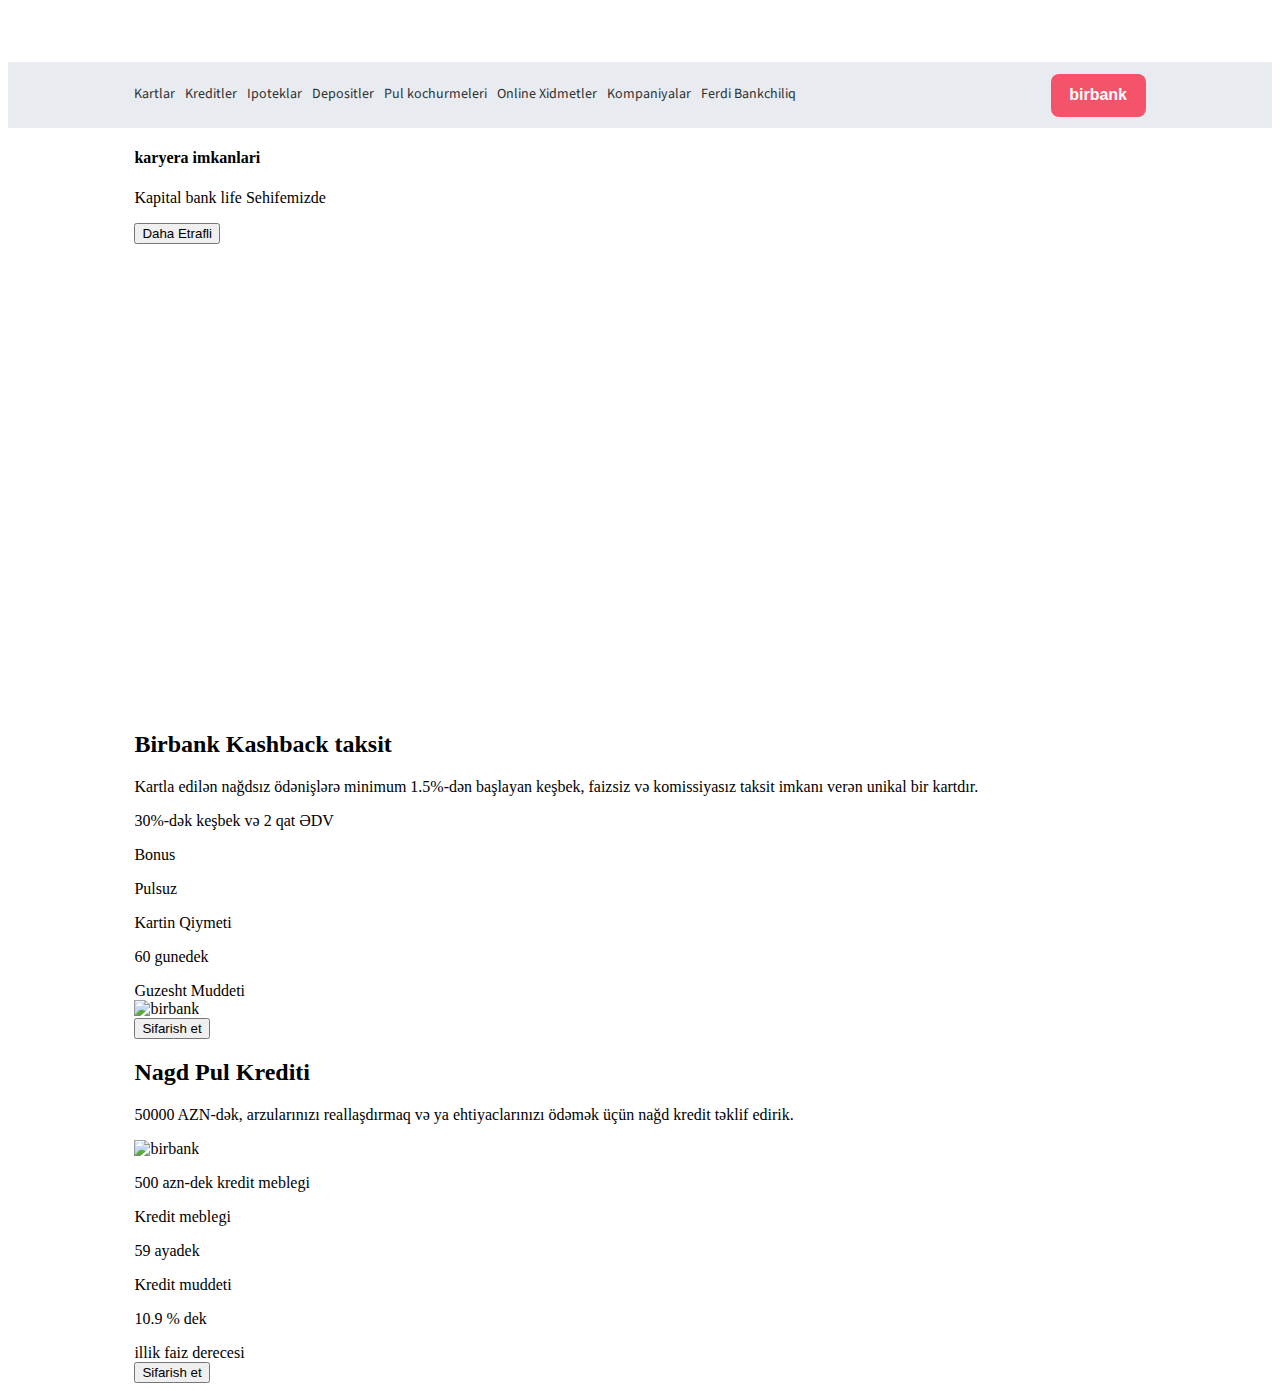
==== commit 9f79adff: "first commit" ====
--- a/index.html
+++ b/index.html
@@ -1,545 +1,287 @@
+<!DOCTYPE html>
 <html lang="en">
-<head>
-    <meta charset="UTF-8">
-    <meta name="viewport" content="width=device-width, initial-scale=1.0">
-    <title>Kapital Bank</title>
-    <link rel="stylesheet" href="style.css">
-</head>
-<body>
-    <div class="box">
-        <header class="header1">
-            <div class="kapitalbank"><img src="./assets/logo.png" alt=""></div>
-                <div class="a1"><strong>Fiziki şəxslər üçün</strong></div>
-                <div class="b">Biznes üçün</div>
-                <div class="c"><img class="img1" src="./assets/images.png" alt="">
-                    Xidmət şəbəkəsi</div>
-                <div class="d">EN</div>
-                <div class="e">RU</div>
-                <div class="f"><button class="icon"><img class="img" src="./assets/Без названия.png" alt=""></button>
-                </div>
+  <head>
+    <meta charset="UTF-8" />
+    <meta name="viewport" content="width=device-width, initial-scale=1.0" />
+    <title>Document</title>
+    <link rel="stylesheet" href="./style.css" />
+    <link rel="preconnect" href="https://fonts.googleapis.com" />
+    <link rel="preconnect" href="https://fonts.gstatic.com" crossorigin />
+    <link
+      href="https://fonts.googleapis.com/css2?family=Source+Sans+3:ital,wght@0,200;0,300;0,400;0,500;0,600;0,700;0,800;0,900;1,200;1,300;1,400;1,500;1,600;1,700;1,800;1,900&display=swap"
+      rel="stylesheet"
+    />
+  </head>
+  <body>
+    <br />
+    <br />
+    <br />
+    
+
+    <nav class="navMain relative">
+      <div class="navbar container">
+        <ul class="navbar__ul">
+          <li class="navbar__li">
+            <span> Kartlar </span>
+
+            <div class="hiddenSection">
+              <div class="hiddenSection__main">
+                   <div class="container hiddenSectionFlex">
+                    <div class="hiddenSection__item">
+                      <div class="hiddenSection__ulWrapper">
+                        <ul class="hidddenSection__ul">
+                          <li>taksit kartlar</li>
+                          <li>debet kartlar</li>
+                          <li>hediyye kartlar</li>
+                        </ul>
+
+                        <ul class="hidddenSection__ul">
+                          <li>tehlukesizlik kartlari</li>
+                          <li>3d security</li>
+                          <li>kart sifarishi</li>
+                        </ul>
+                      </div>
+                    </div>
+                    <div class="hiddenSection__item hiddenSection__item_little">
+                
+                      <div class="hiddenBirbanWrapper">
+                        <div class="hiddenBirbanWrapper__part">
+                          <div>
+                            <h2 class="hiddenBirbanWrapper__heading">
+                              Birbank Cashback taksit
+                            </h2>
+                            <p class="hiddenBirbanWrapper__text">
+                              Kartla edilən nağdsız ödənişlərə minimum 1.5%-dən başlayan keşbek, faizsiz və komissiyasız taksit imkanı verən unikal bir kartdır.
+                            </p>
+                           </div>
+                           <button class="hiddenBirbanWrapper__burron">
+                            Bir klikle sifarish et
+                           </button>
+                        </div>
+                        <img width="125px" src="./assets/birbank.png" alt="nirbank">
+                      </div>
+                    </div>
+                  </div>
+               </div>
             </div>
-        </header>
-
-        <nav class="navMain relative">
-            <div class="navbar container">
-              <ul class="navbar__ul">
-                <li class="navbar__li">
-                  <span> Kartlar </span>
-      
-                  <div class="hiddenSection">
-                    <div class="hiddenSection__main">
-                         <div class="container hiddenSectionFlex">
-                          <div class="hiddenSection__item">
-                            <div class="hiddenSection__ulWrapper">
-                              <ul class="hidddenSection__ul">
-                                <li>Taksit kartlar</li>
-                                <li>Debet kartlar</li>
-                                <li>Hediyye kartlar</li>
-                                <li>Kartlar üzrə xidmətlər</li>
-                              </ul>
-      
-                              <ul class="hidddenSection__ul">
-                                <li>Tehlukesizlik kartlari</li>
-                                <li>3d security</li>
-                                <li>Kart sifarişi</li>
-                                <li>Birbank kartının eyniləşdirilməsi</li>
-                              </ul>
-                            </div>
-                          </div>
-                          <div class="hiddenSection__item hiddenSection__item_little">
-                      
-                            <div class="hiddenBirbanWrapper">
-                              <div class="hiddenBirbanWrapper__part">
-                                <div>
-                                  <h2 class="hiddenBirbanWrapper__heading">
-                                    Birbank Cashback taksit
-                                  </h2>
-                                  <p class="hiddenBirbanWrapper__text">
-                                    Kartla edilən nağdsız ödənişlərə minimum 1.5%-dən başlayan keşbek, faizsiz və komissiyasız taksit imkanı verən unikal bir kartdır.
-                                  </p>
-                                 </div>
-                                 <button class="hiddenBirbanWrapper__burron">
-                                  Bir klikle sifarish et
-                                 </button>
-                              </div>
-                              <img width="125px" src="./assets/birbank.png" alt="nirbank">
-                            </div>
-                          </div>
-                        </div>
-                     </div>
+          </li>
+
+          <li class="navbar__li">Kreditler</li>
+
+          <li class="navbar__li">Ipoteklar</li>
+
+          <li class="navbar__li">Depositler</li>
+          <li class="navbar__li">Pul kochurmeleri</li>
+          <li class="navbar__li">Online Xidmetler</li>
+          <li class="navbar__li">Kompaniyalar</li>
+          <li class="navbar__li">Ferdi Bankchiliq</li>
+        </ul>
+
+        <button class="navbar__button">birbank</use> </svg></button>
+      </div>
+    </nav>
+
+
+
+
+
+
+
+<section class="karyera karyera__blue">
+
+<div class="container">
+
+  <div class="karyera__aligner">
+    <div>
+      <h4 class="karyera__heading">karyera imkanlari</h4>
+      <p class="karyera__text">
+        Kapital bank life Sehifemizde
+      </p>
+      <button class="karyera__button">
+        Daha Etrafli
+      </button>
+    </div>
+  
+    <img class="karyera__image" src="./assets/life.png" alt="">
+  </div>
+</div>
+
+</section>
+
+
+
+
+
+
+
+
+
+    <br>
+    <br>
+    <br>
+    <br>
+    <br>
+    <br>
+    <br>
+    <br>
+    <br>
+    <br>
+    <br>
+    <br>
+    <br>
+    <br>
+    <br>
+    <br>
+    <br>
+    <br>
+    <br>
+    <br>
+    <br>
+    <br>
+    <br>
+    <br>
+    <br>
+
+
+<div class="container">
+  <h2 class="generalHeading">
+    Birbank
+    <span class="generalHeading__bold">
+      Kashback taksit
+    </span>
+    
+  </h2>
+<p class="generalText">
+  Kartla edilən nağdsız ödənişlərə minimum 1.5%-dən başlayan keşbek, faizsiz və komissiyasız taksit imkanı verən unikal bir kartdır. 
+</p>
+</div>
+
+    <section class="edv">
+<div class="container">
+
+  <div class="edv__aligned">
+    <div>
+  <p class="edv__redText">30%-dək keşbek və 2 qat ƏDV</p>
+  <span class="edv__bottomText">
+    Bonus
+  </span>
+    </div>
+  
+    <div class="edv__centerItem">
+      <p class="edv__redText">Pulsuz</p>
+      <span class="edv__bottomText">
+        Kartin Qiymeti
+      </span>
+        </div>
+  
+        <div>
+          <p class="edv__redText">60 gunedek</p>
+          <span class="edv__bottomText">
+          Guzesht Muddeti
+          </span>
+            </div>
+  
+  
+    <div class="edv__imageWrapper">
+  <img class="edv__image" width="320"   src="./assets/birbank-cashback-home.png" alt="birbank">
+    </div>
+  </div>
+
+  <button class="edv__button">
+    Sifarish et
+  </button>
+
+</div>
+
+
+
+
+    </section>
+
+
+
+
+
+
+
+
+    <div class="container mr_negdPul">
+      <h2 class="generalHeading">
+        Nagd
+        <span class="generalHeading__bold">
+          Pul Krediti
+        </span>
+        
+      </h2>
+    <p class="generalText">
+      50000 AZN-dək, arzularınızı reallaşdırmaq və ya ehtiyaclarınızı ödəmək üçün nağd kredit təklif edirik.
+    </p>
+    </div>
+
+
+
+
+
+
+    <section class="edv">
+      <div class="container">
+      
+        <div class="edv__aligned edv__aligned_end">
+
+
+
+
+
+          <div class="edv__imageWrapper">
+            <img class="edv__image edv__image_money" width="447" height="352"  src="./assets/daily-loan3.png" alt="birbank">
+              </div>
+
+
+
+
+
+          <div>
+        <p class="edv__redText">500 azn-dek kredit meblegi</p>
+        <span class="edv__bottomText">
+         Kredit meblegi
+        </span>
+          </div>
+        
+          <div class="edv__centerItem">
+            <p class="edv__redText">59 ayadek</p>
+            <span class="edv__bottomText">
+              Kredit muddeti
+            </span>
+              </div>
+        
+              <div>
+                <p class="edv__redText">10.9 % dek</p>
+                <span class="edv__bottomText">
+               illik faiz derecesi
+                </span>
                   </div>
-                </li>
-      
-                <li class="navbar__li">
-                <span>Kreditler</span>
-                <div class="hiddenSection">
-                  <div class="hiddenSection__main">
-                       <div class="container hiddenSectionFlex">
-                        <div class="hiddenSection__item">
-                          <div class="hiddenSection__ulWrapper">
-                            <ul class="hidddenSection__ul">
-                              <li>Çoxdan gözlədiyiniz nağd kredit endirimi!</li>
-                              <li>Nağd pul krediti</li>
-                              <li>Mikro Biznes Kreditləri</li>
-                              <li>Əmanət təminatlı kredit</li>
-                            </ul>
-    
-                            <ul class="hidddenSection__ul">
-                              <li>Avtomobil krediti</li>
-                              <li>Maksimum məbləğ minimum ödəniş</li>
-                              <li>Daşınmaz əmlak təminatlı kredit</li>
-                            </ul>
-                          </div>
-                        </div>
-                        <div class="hiddenSection__item hiddenSection__item_little">
-                    
-                          <div class="hiddenBirbanWrapper">
-                            <div class="hiddenBirbanWrapper__part">
-                              <div>
-                                <h2 class="hiddenBirbanWrapper__heading">
-                                  Nağd pul krediti
-                                </h2>
-                                <p class="hiddenBirbanWrapper__text">
-                                  30000 AZN dək Nağd pul krediti.
-                                </p>
-                               </div>
-                               <button class="hiddenBirbanWrapper__burron">
-                                Bir klikle sifarish et
-                               </button>
-                            </div>
-                            <img width="125px" class="hiddenİmage_money" src="./assets/daily-loan3.png" alt="birbank">
-                          </div>
-                        </div>
-                      </div>
-                   </div>
-                  </div>
-                </li>
-      
-                <li class="navbar__li">Ipoteklar</li>
-      
-                <li class="navbar__li">
-                  <span>Depositler</span>
-                  <div class="hiddenSection">
-                    <div class="hiddenSection__main">
-                         <div class="container hiddenSectionFlex">
-                          <div class="hiddenSection__item">
-                            <div class="hiddenSection__ulWrapper">
-                              <ul class="hidddenSection__ul">
-                                <li>Kapital depoziti</li>
-                                <li>Müddətsiz depozit</li>
-                                <li>Depozit seyfləri</li>
-                              </ul>
-                            </div>
-                          </div>
-                          <div class="hiddenSection__item hiddenSection__item_little">
-                      
-                            <div class="hiddenBirbanWrapper">
-                              <div class="hiddenBirbanWrapper__part">
-                                <div>
-                                  <h2 class="hiddenBirbanWrapper__heading">
-                                    Kapital depoziti
-                                  </h2>
-                                  <p class="hiddenBirbanWrapper__text">
-                                    Yüksək faiz əldə etməklə yanaşı, müqavilənin bitmə tarixinə 1 ay (30 təqvim günü) qalanadək məbləğı artırın.
-                                  </p>
-                                 </div>
-                                 <button class="hiddenBirbanWrapper__burron">
-                                  Daha ətraflı
-                                 </button>
-                              </div>
-                              <img class="Hiddenİmage_depozit" width="125px" src="./assets/depozit-2.png" alt="birbank">
-                            </div>
-                          </div>
-                        </div>
-                     </div>
-                  </div>
-                  </li>
-                <li class="navbar__li">
-                  <span>Pul köçurmələri</span>
-                  <div class="hiddenSection">
-                    <div class="hiddenSection__main">
-                         <div class="container hiddenSectionFlex">
-                          <div class="hiddenSection__item">
-                            <div class="hiddenSection__ulWrapper">
-                              <ul class="hidddenSection__ul">
-                                <li>Birbank ilə istənilən karta pul köçürün!</li>
-                                <li>Xəzri</li>
-                                <li>Zolotaya Korona</li>
-                                <li>Western Union</li>
-                              </ul>
-                            </div>
-                          </div>
-                          <div class="hiddenSection__item hiddenSection__item_little">
-                      
-                            <div class="hiddenBirbanWrapper">
-                              <div class="hiddenBirbanWrapper__part">
-                                <div>
-                                  <h2 class="hiddenBirbanWrapper__heading">
-                                    Birbank
-                                  </h2>
-                                  <p class="hiddenBirbanWrapper__text">
-                                    Birbankla istənilən karta pul köçürün! Artıq Birbankla telefonunuzdan istənilən bank kartına asanlıqla pul göndərə bilərsiniz.
-                                  </p>
-                                 </div>
-                                 <button class="hiddenBirbanWrapper__burron">
-                                  Daha ətraflı
-                                 </button>
-                              </div>
-                              <img width="125px" class="hiddenBb_logo" src="assets/bblogo.png" alt="birbank">
-                            </div>
-                          </div>
-                        </div>
-                     </div>
-                    </div>
-                </li>
-                <li class="navbar__li">
-                <span>Online Xidmətlər</span>
-                <div class="hiddenSection">
-                  <div class="hiddenSection__main">
-                       <div class="container hiddenSectionFlex">
-                        <div class="hiddenSection__item">
-                          <div class="hiddenSection__ulWrapper">
-                            <ul class="hidddenSection__ul">
-                              <li>Kart sifarişi</li>
-                              <li>Kredit sifarişi</li>
-                              <li>Kredit ödənişi</li>
-                              <li>Kommunal ödənişlər</li>
-                            </ul>
-    
-                            <ul class="hidddenSection__ul">
-                              <li>Onlayn növbə</li>
-                              <li>Arayış və çıxarışların alınması</li>
-                            </ul>
-                          </div>
-                        </div>
-                        <div class="hiddenSection__item hiddenSection__item_little">
-                    
-                          <div class="hiddenBirbanWrapper">
-                            <div class="hiddenBirbanWrapper__part">
-                              <div>
-                                <h2 class="hiddenBirbanWrapper__heading">
-                                  Birbank Cashback taksit
-                                </h2>
-                                <p class="hiddenBirbanWrapper__text">
-                                  Kartla edilən nağdsız ödənişlərə minimum 1.5%-dən başlayan keşbek, faizsiz və komissiyasız taksit imkanı verən unikal bir kartdır.
-                                </p>
-                               </div>
-                               <button class="hiddenBirbanWrapper__burron">
-                                Bir klikle sifarish et
-                               </button>
-                            </div>
-                            <img width="125px" src="./assets/birbank.png" alt="nirbank">
-                          </div>
-                        </div>
-                      </div>
-                   </div>
-                </div>
-              
-              
-              </li>
-                <li class="navbar__li">Kompaniyalar</li>
-                <li class="navbar__li">Ferdi Bankçılıq</li>
-              </ul>
-      
-              <button class="navbar__button">birbank</use> </svg></button>
-            </div>
-          </nav>
-
-
-
-        <section class="container_life">
-          <div class="content_life">
-            <div class="content1">
-            <h2>Karyera imkanları<br> "Kapital Bank life" səhifəmizdə!</h2>
-            </div>
-            <div class="content2">
-                <button class="button_life">Daha ətraflı</button>
-            </div>
-            <div class="content3"> <img class="image_life" src="./assets/kb-life1703580859.png" alt=""></div>
-          </div>
-        </section>
-
-
-        <section class="container_cards">
-            <div class="content_cards">
-                <div class="div1">
-                    <img class="image_cards" src="./assets/birbank-karti.svg" alt=""> 
-                    <p class="p_cards"><strong>Birbank kartı</strong> <br>sifariş et</p>
-                </div>
-                <div class="div2">
-                    <img class="image_cards" src="./assets/birbank-karti.svg" alt="">
-                    <p class="p_cards"><strong>Kredit</strong> sifariş et</p>
-                </div>
-                <div class="div3">
-                    <img class="image_cards" src="./assets/birbank-karti.svg" alt="" >
-                    <p class="p_cards"><strong>Ipoteka</strong> sifariş et</p>
-                </div>
-                <div class="div4">
-                    <img class="image_cards" src="./assets/birbank-karti.svg" alt="" >
-                    <p class="p_cards"><strong>Debet kart</strong> sifariş et</p>
-                </div>
-                <div class="div5">
-                    <img class="image_cards" src="./assets/birbank-karti.svg" alt="">
-                    <p class="p_cards"><strong>Kampaniyalara</strong> bax</p>
-                </div>
-        
-            </div>
-        </section>
-
-
-        <section class="container_cashback">
-            <div class="content_cashback"> <h2 class="h_cashback"> Birbank <strong>Cashback taksit</strong></h2>
-              <p class="p_cashback">Kartla edilən nağdsız ödənişlərə minimum 1.5%-dən başlayan keşbek, 
-              faizsiz <br> və komissiyasız taksit imkanı verən unikal bir kartdır. </p>
-                    <br><br><br>
-                 
-              
-            </div>
-            
-        </section>
-
-
-
-
-        <div class="itemwrapper">
-       <div class="container">
-<div class="item">
-  <div class="item1"><span class="span"><strong>30%-dək keşbek və 2 qat ƏDV</strong></span><br>Bonus</div>
-  <div class="item2"><span class="span"><strong>pulsuz</strong></span><br>Kartın qiyməti</div>
-  <div class="item3"><span class="span"><strong>63 günədək</strong></span><br>Güzəşt müddəti</div>
-  <div class="item4"> <img class="image_cashback" src="./assets/birbank-cashback-home.png" alt="birbank kartı"></div>
-</div>
-</div> 
-<button class="button_cashback">Sifariş et</button>
-</div>
+        
+        
+   
         </div>
-
-        <section class="container_credit">
-          <div class="content_credit"></div>
-            <h2 class="h_credit"> Nağd <strong> pul krediti</strong></h2>
-                <p class="p_credit">30000 AZN-dək, arzularınızı reallaşdırmaq və ya 
-                    ehtiyaclarınızı ödəmək üçün nağd kredit təklif edirik.</p>
-                    <br><br><br>
-            <button class="button_credit">Sifariş et</button>
-        </section>
-
-        <div class="creditWrapper">
-      <div class="container">
-        <div class="item_credit">
-          <div class="item5"> <img class="image_credit" src="./assets/daily-loan3.png" alt=""></div>
-          <div class="item6"><span class="span"><strong>30 000 AZN-dək</strong></span><br>Kredit məbləği</div>
-          <div class="item7"><span class="span"><strong>59 ayadək</strong></span><br>Kredit müddəti</div>
-          <div class="item8"><span class="span"><strong>10.9%-dən</strong></span><br>İllik faiz dərəcəsi</div>
-          </div>
+      
+      <div class="buttonWrapper">
+
+        <button class="edv__button">
+          Sifarish et
+        </button>
       </div>
-        </div>
-
-
-
-        <section class="container_calculator"> 
-          <div class="content_calc">
-            <h2 class="h_calculator">Kalkulyator</h2> 
-            <button class="button_calc_red">Kredit</button>
-            <button class="button_calc">Birbank kartı</button>
-            <button class="button_calc">Depozit</button>
-        
-        <h2 class="heading_calculator">Nağd pul krediti</h2>
-        <p class="p_calculator">Siz müştərilərimizə asanlıqla əldə edə biləcəyiniz nağd kredit təklif edirik.
-        <br><br>
-            % dərəcəsi rəsmiləşmə zamanı müəyyən olunacaq</p>
-        
-
-      <div class="content_range">
-        <div class="c_range1"> 
-          <p class="text_range">Məbləğ</p>
-          <p class="text2_range">2400</p>
-          <input class="range" type="range">
-          <p class="text3_range">300</p>
-          <p class="text4_range">30 000</p>
+      
       </div>
-      <div class="c_range2">
-          <p class="text_range">Faiz</p>
-          <p class="text2_range">10,9%</p>
-          <input class="range" type="range">
-          <p class="text3_range">10,9%</p>
-          <p class="text4_range">20%</p>
-      </div>
-      <div class="c_range3">
-          <p class="text_range">Müddət</p>
-          <p class="text2_range">8</p>
-          <input class="range" type="range" >
-          <p class="text3_range">3 ay</p>
-          <p class="text4_range">59 ay</p>
-      </div>
-    </div>
-          </div>
-
-          <div class="content_box">
-            <p class="p_box">Nağd pul krediti üçün <br>
-                aylıq ödəniş</p> <h2 class="h_box">955.20 ₼</h2> <button class="button_box">Sifariş et</button>
-          </div>
-        </section>
-
-
-        <section class="container_block">
-            <div class="content_block_gray"><h2 class="h_block_gray">Onlayn kredit ödənişi</h2> <p class="p_block_gray">Banka gəlmədən və növbələrdə vaxt <br> itirmədən 
-                kartınızla 4 addıma kredit <br> borcunuzun ödənişi. <br><br><br><br><br><br><span style="color: #f45369;">Ödəniş et ➜</span></p>
-                <img class="image_block_g" src="./assets/cashPayment.webp" alt="">
-            </div>
-        
-            <div class="content_block_red"><h2 class="h_block_red">İnsan resursları</h2> <p class="p_block_red">Kapital Bankın peşəkarlar komandasına <br> qoşulmaq istəyirsinizsə, Sizi müvafiq <br>vakansiyaya müraciət etməyə dəvət edirik. <br> 
-                Biz sizə dinamik mühitdə maraqlı və <br>perspektivli iş təklif edirik.
-            <br><br><br><br>Daha ətraflı ➜</p>
-                <img class="image_block_r" src="./assets/90789318742-min.webp" alt="">
-            </div>
-        </section>
-
-        <section class="container_news">
-          <div class="content_news">
-            <div><h2 class="h_news">Xəbərlər</h2></div>
-            <div class="container__heading">
-              <div>Bütün xəbərlər➜</div>
-            </div>
-            
-            <div class="line"></div>
-
-            <div class="conteiner">
-              <div class="itemnewone">
-                <div class="compact">
-                  <div class="icon1">19</div>
-                  <div>Yanvar</div>
-                </div>
-                <div class="c_news"><p class="p_news">
-                  Şəhid övladları üçün həyata keçirilən “Onlar bizə əmanətdir” layihəsi davam edir</p></div>
-              </div>
-              <div class="itemnewTwo">
-                <div class="compact_two">
-                  <div class="icon2">18</div>
-                  <div>Yanvar</div>
-                </div>
-                <div class="c2_news"><p class="p_news">
-                  Birbank-ın “10 001 hədiyyə” lotereyası yekunlaşdı</p> </div>
-              </div>
-              <div class="itemnewThree">
-                <div class="compact_three">
-                  <div class="icon3">18</div>
-                  <div>Yanvar</div>
-                </div>
-                  <div class="c3_news"><p class="p_news">
-                    Kapital Bank-ın sponsorluğu ilə mühəndislik və sahibkarlıq konfransı keçirildi</p></div>
-                </div>
-              </div>
-            </div>
-            
-          </div>
-        </section>
-
-      <section class="container_currency">
-          <div class="content_currency">
-            <h2 class="h_currency">Valyuta kalkulyatoru</h2>
-            <p class="p_currency">Bəzi filiallar üzrə fərqli məzənnələr təyin edilə bilər</p>
-        
-            <table class="table">
-                <tr>
-                    <td>Valyuta</td>
-                    <td>Alış</td>
-                    <td>Satış</td>
-                </tr>
-                <tr>
-                    <td>USD</td>
-                    <td>1.697</td>
-                    <td>1.702</td>
-                </tr>
-                <tr>
-                    <td>EUR</td>
-                    <td>1.8418</td>
-                    <td>1.8873</td>
-                </tr>
-            </table>
-        <p class="p_more">Daha ətraflı ➜</p>
-
-        <div class="content_table">
-          <button class="button_red">Mən satıram</button>
-          <button class="button_gray">Mən alıram</button>
-          <input class="text2" type="text">
-          <p class="p_table">Məbləği daxil edin</p>
-          <table class="table2">
-              <tr>
-                  <td>58.75</td>
-                  <td>USD</td>
-              </tr>
-              <tr>
-                  <td>52.99</td>
-                  <td>EUR</td>
-              </tr>
-          </table>
-        </div>
-      </section>
-
-      <div class="container_banner">
-        <div class="banner">
-            <img class="image_ban" src="./assets/images (1).png" alt=""></div>
-      </div>
-    
-    <footer class="footer">
-      <div class="li_footer">
-          <ul>
-              <li style="list-style: none;">Kapital Bank</li>
-              <li style="list-style: none;">Bank haqqında</li>
-              <li style="list-style: none;">İnsan resursları</li>
-              <li style="list-style: none;">Xidmət şəbəkəsi</li>
-              <li style="list-style: none;">Birbank</li>
-              <li style="list-style: none;">Xəbərlər</li>
-              <li style="list-style: none;">Təklif və şikayətlər</li>
-          </ul>
-      </div>
-      <div class="li2_footer"> 
-          <ul>
-              <li style="list-style: none;">Məhsullar</li>
-              <li style="list-style: none;">Kartlar</li>
-              <li style="list-style: none;">Kreditlər</li>
-              <li style="list-style: none;" >Depozitlər</li>
-              <li style="list-style: none;" >Sığorta</li>
-              <li style="list-style: none;">Pul köçürmələri</li>
-              <li style="list-style: none;">Fərdi bankçılıq</li>
-              <li style="list-style: none;" >Onlayn xidmətlər</li>
-          </ul>
-      </div>
-      <div class="li3_footer"> 
-          <ul>
-              <li style="list-style: none;">Çevik keçidlər</li>
-              <li style="list-style: none;">Birbank kartı sifariş et</li>
-              <li style="list-style: none;">Kredit sifariş et</li>
-              <li style="list-style: none;">Debet kart sifariş et</li>
-              <li style="list-style: none;">Onlayn ödənişlər</li>
-          </ul>
-      </div>
-      <div class="li4_footer">
-          <ul>
-              <li style="list-style: none;">Digər</li>
-              <li style="list-style: none;">Onlayn növbə</li>
-              <li style="list-style: none;">Tariflər</li>
-              <li style="list-style: none;">Necə etməli</li>
-              <li style="list-style: none;">FAQ</li>
-              <li style="list-style: none;">Bloqlar</li>
-          </ul>
-      </div>
-      <div class="c_footer">
-          <p class="paragraph12">Birbank tətbiqini yükləmək üçün <br>QR-kodu oxudun.</p>
-          <img src="./assets/qr-code.svg" alt="qr-codes">
-          <br><br>
-          <div class="content_footer"><img class="image_footer" src="./assets/play-store.svg" alt="">
-              <p class="text_footer">Google Play</p> <p class="text_footer2">Mobil tətbiqi yüklə</p>
-          </div>
-          <div class="content_footer"><img class="image_footer" src="./assets/app-store.svg" alt="">
-              <p class="text_footer" >App Store</p> <p class="text_footer2">Mobil tətbiqi yüklə</p>
-          </div>
-          <div class="content_footer"><img  class="image_footer" src="./assets/app-gallery.svg" alt="">
-              <p class="text_footer" >App Gallery</p> <p class="text_footer2">Mobil tətbiqi yüklə</p>
-          </div>
-      </div>
-  
-  </footer>
-
-</body>
-</html>+      
+      
+      
+      
+          </section>
+      
+
+
+ 
+
+  </body>
+</html>
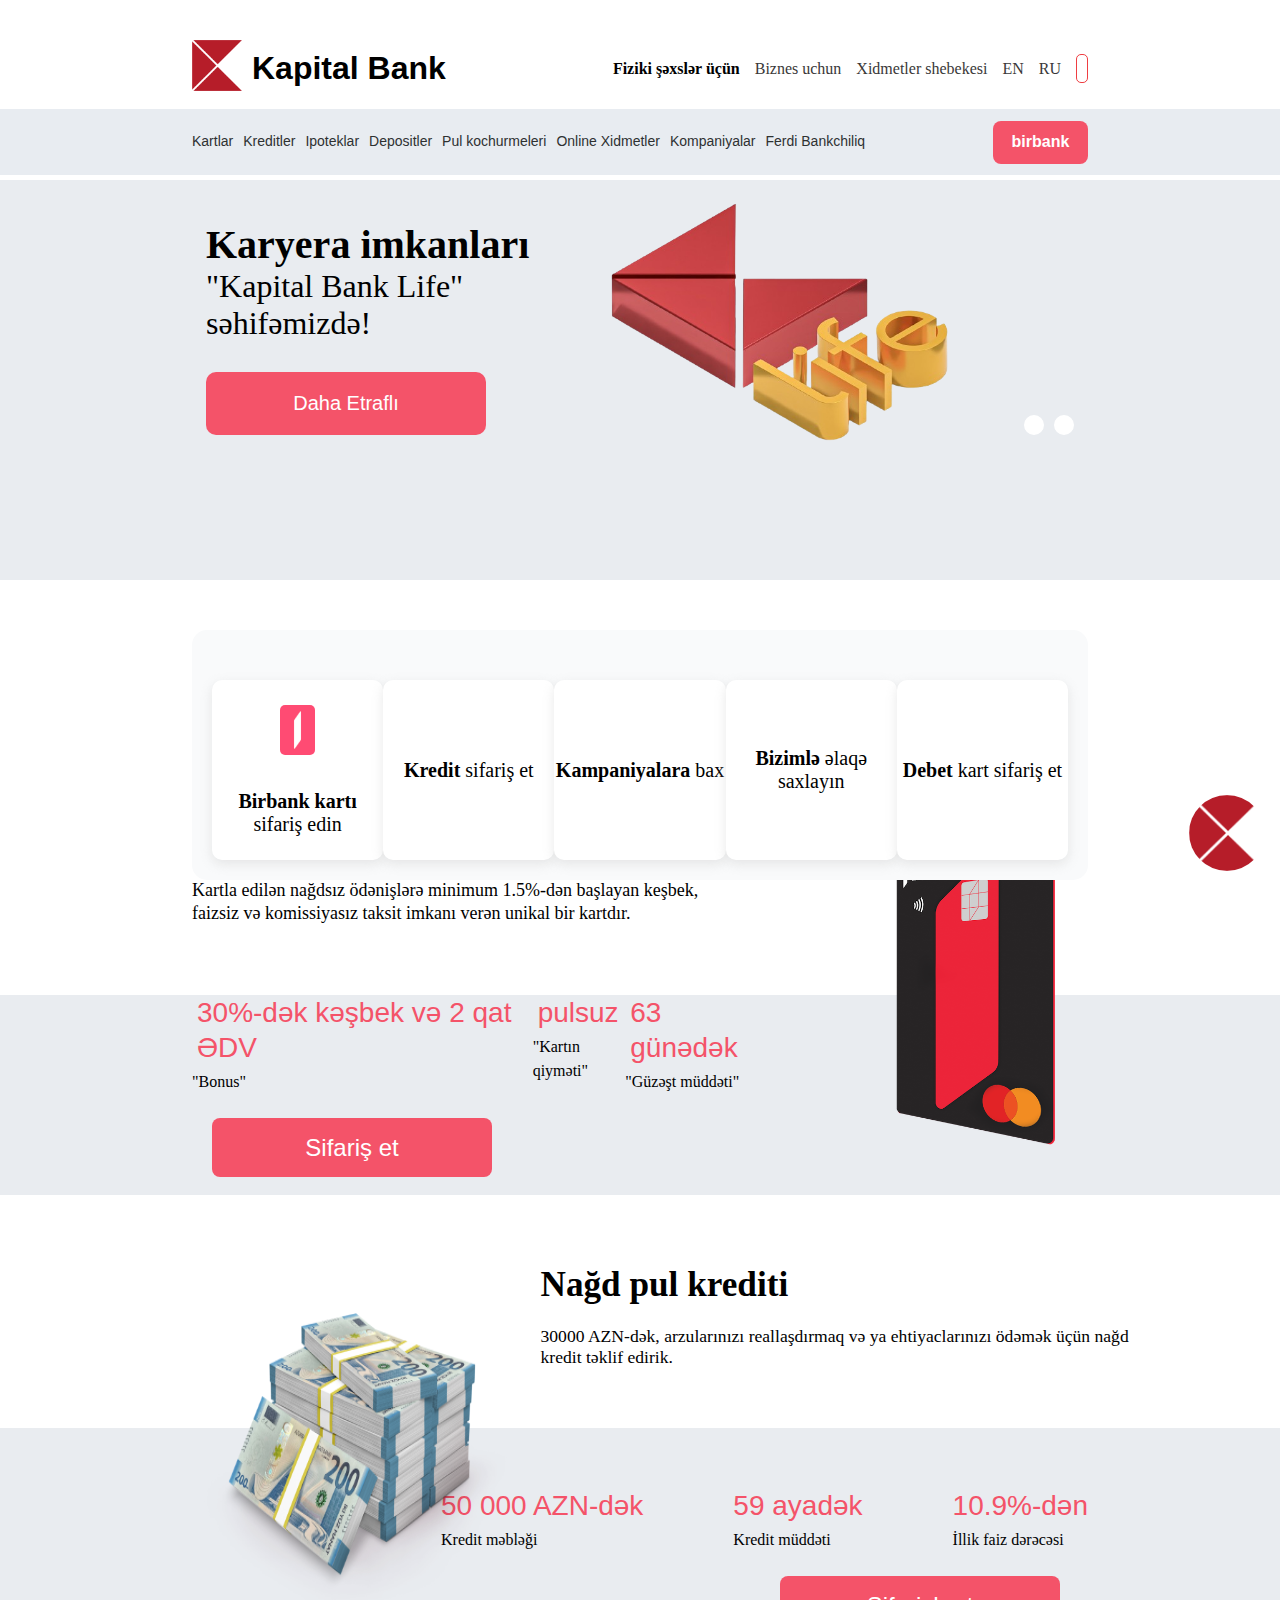
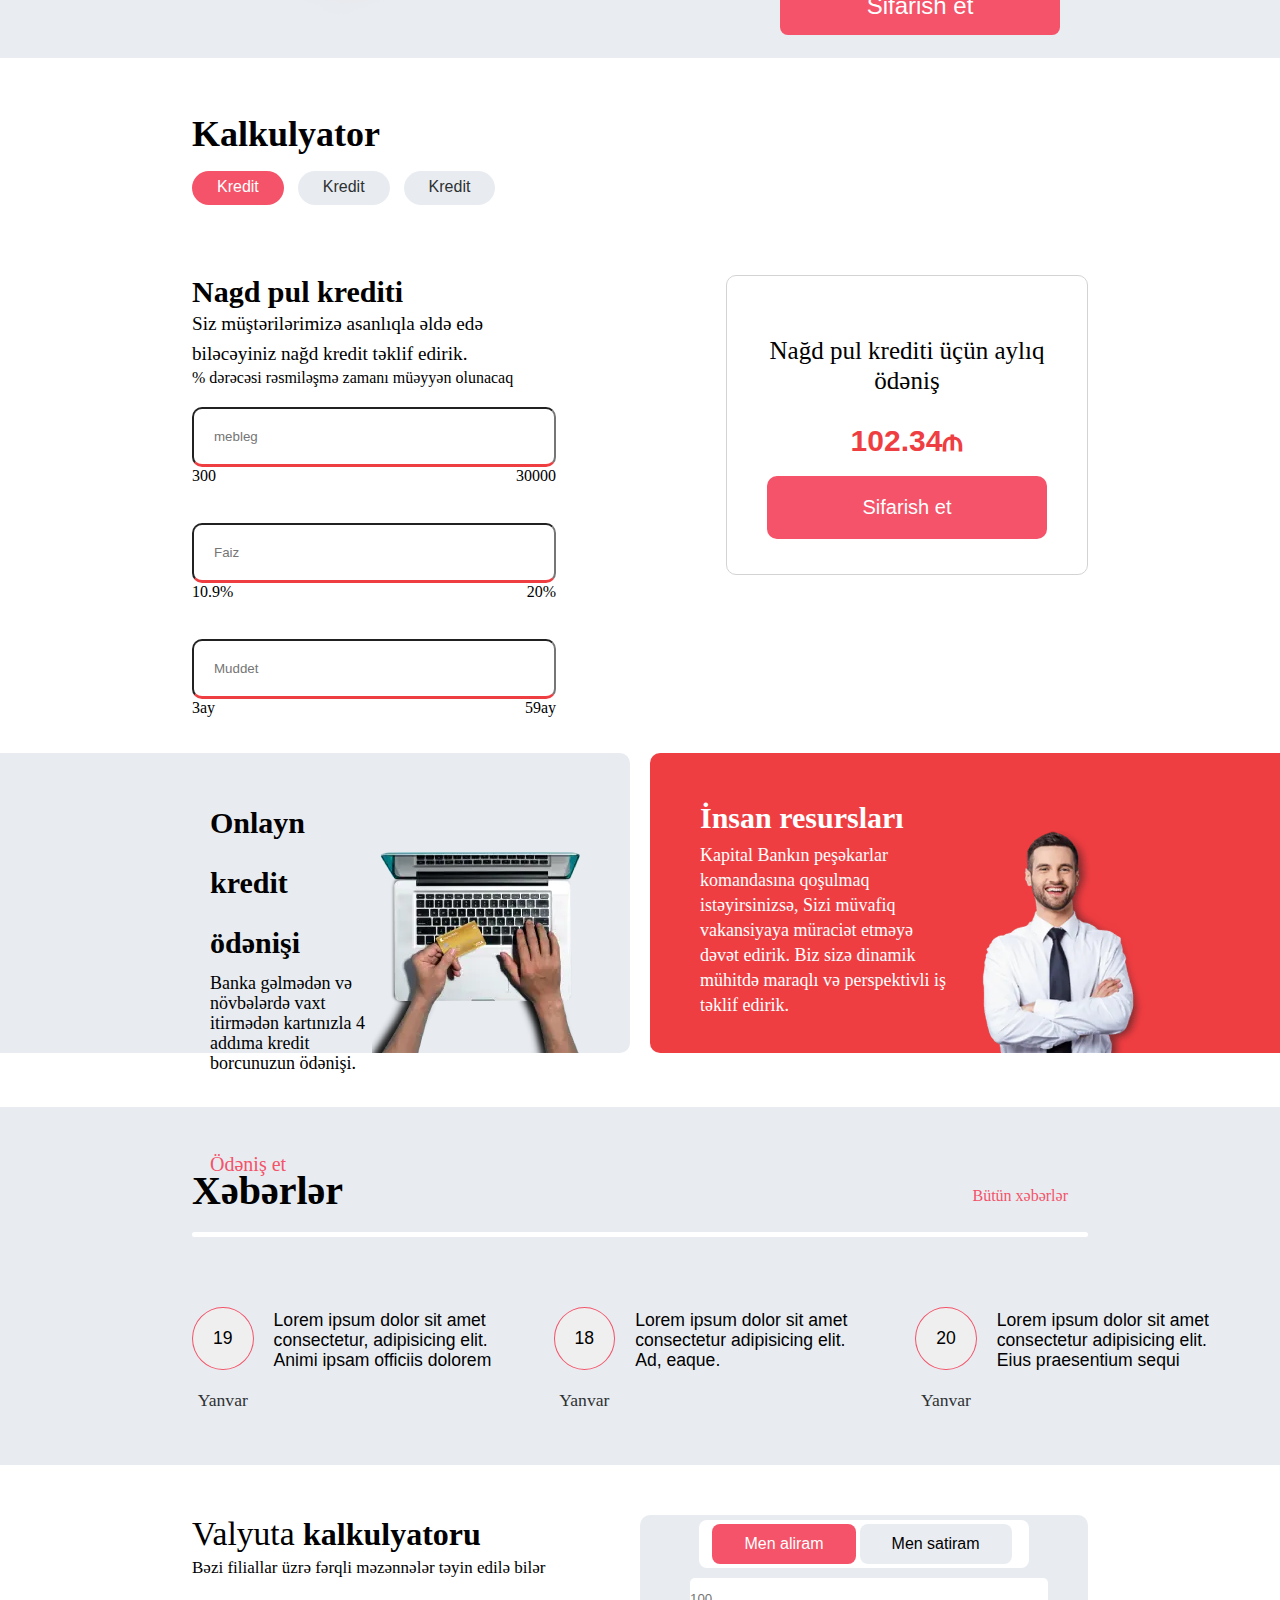
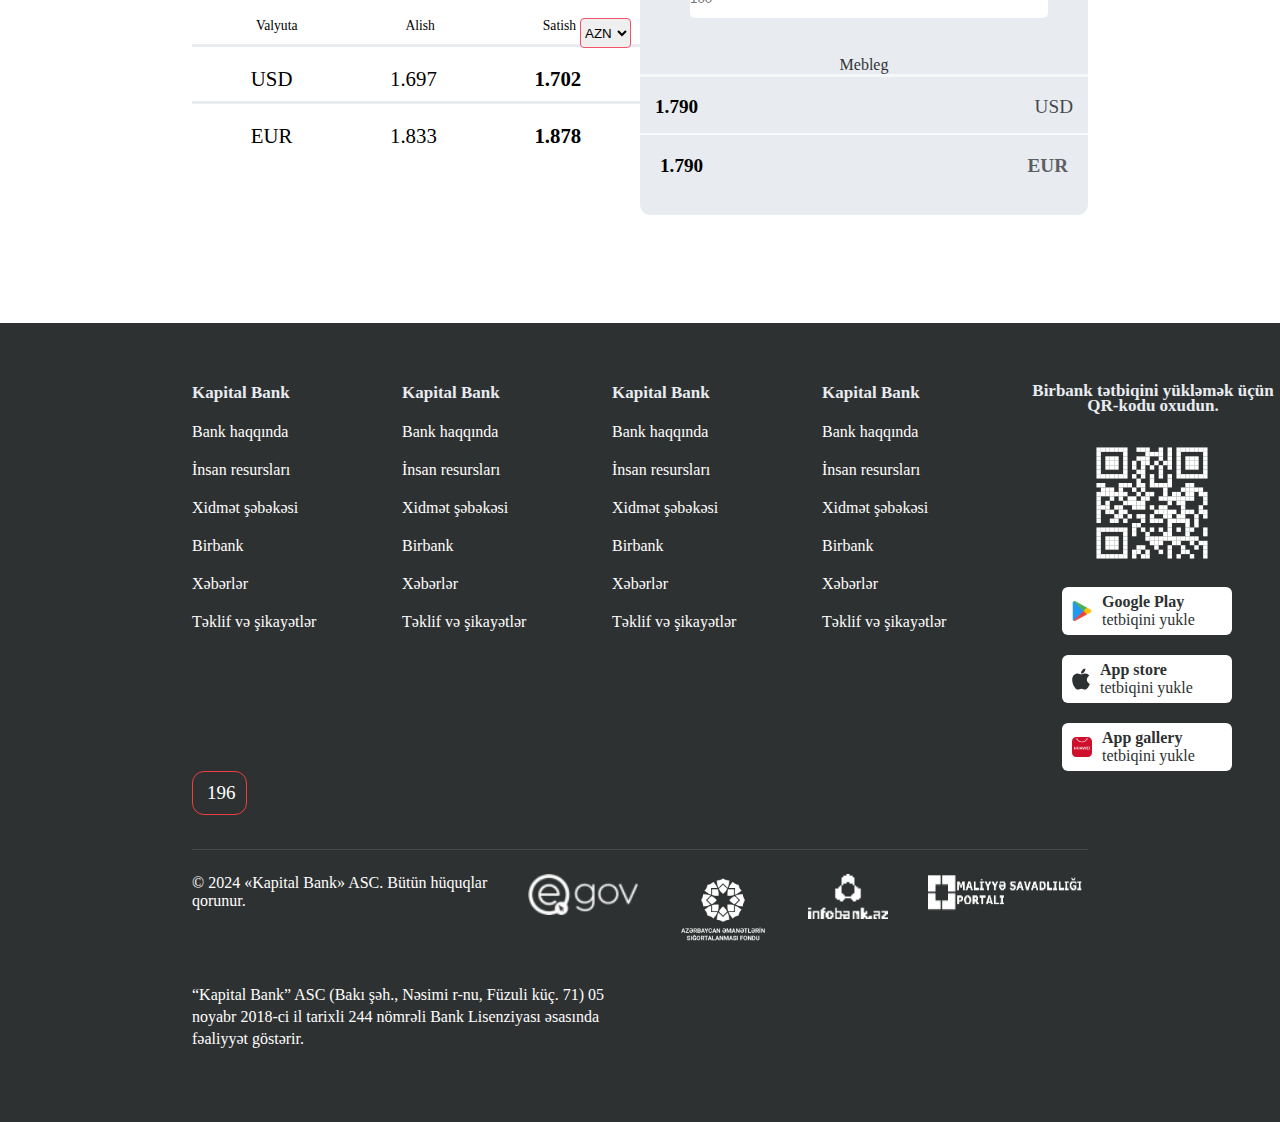
==== commit bb8ee0d9: "commit" ====
--- a/index.html
+++ b/index.html
@@ -1,287 +1,612 @@
 <!DOCTYPE html>
 <html lang="en">
-  <head>
-    <meta charset="UTF-8" />
-    <meta name="viewport" content="width=device-width, initial-scale=1.0" />
-    <title>Document</title>
-    <link rel="stylesheet" href="./style.css" />
-    <link rel="preconnect" href="https://fonts.googleapis.com" />
-    <link rel="preconnect" href="https://fonts.gstatic.com" crossorigin />
-    <link
-      href="https://fonts.googleapis.com/css2?family=Source+Sans+3:ital,wght@0,200;0,300;0,400;0,500;0,600;0,700;0,800;0,900;1,200;1,300;1,400;1,500;1,600;1,700;1,800;1,900&display=swap"
-      rel="stylesheet"
-    />
-  </head>
-  <body>
-    <br />
-    <br />
-    <br />
-    
-
-    <nav class="navMain relative">
-      <div class="navbar container">
-        <ul class="navbar__ul">
-          <li class="navbar__li">
-            <span> Kartlar </span>
-
-            <div class="hiddenSection">
-              <div class="hiddenSection__main">
-                   <div class="container hiddenSectionFlex">
-                    <div class="hiddenSection__item">
-                      <div class="hiddenSection__ulWrapper">
-                        <ul class="hidddenSection__ul">
-                          <li>taksit kartlar</li>
-                          <li>debet kartlar</li>
-                          <li>hediyye kartlar</li>
-                        </ul>
-
-                        <ul class="hidddenSection__ul">
-                          <li>tehlukesizlik kartlari</li>
-                          <li>3d security</li>
-                          <li>kart sifarishi</li>
-                        </ul>
+
+<head>
+  <meta charset="UTF-8" />
+  <meta name="viewport" content="width=device-width, initial-scale=1.0" />
+  <link rel="stylesheet" href="style.css" />
+  <link rel="stylesheet" href="https://cdnjs.cloudflare.com/ajax/libs/font-awesome/6.5.1/css/all.min.css"
+    integrity="sha512-DTOQO9RWCH3ppGqcWaEA1BIZOC6xxalwEsw9c2QQeAIftl+Vegovlnee1c9QX4TctnWMn13TZye+giMm8e2LwA=="
+    crossorigin="anonymous" referrerpolicy="no-referrer" />
+
+  <title>Kapital Bank</title>
+</head>
+
+<body>
+  <!-- Logomuz ve girish hissemiz -->
+  <div class="container">
+    <div class="container_logo">
+      <div class="logo">
+        <img src="./image banks/Kapital-Bank-RGB-logo-2023-111.png" alt="Kapital" />
+        <span>Kapital Bank</span>
+      </div>
+      <!-- xidmetlerimiz -->
+      <ul class="menu">
+        <li class="menu-item1">
+          <a href="#"><span>Fiziki şəxslər üçün</span></a>
+        </li>
+        <li class="menu-item">
+          <a href="#"><span>Biznes uchun</span></a>
+        </li>
+
+        <li class="menu-item">
+
+          <a href="#"> <i class="fa-solid fa-location-dot"></i> <span>Xidmetler shebekesi</span></a>
+        </li></i>
+        <li class="menu-item">
+          <a href="#"><span>EN</span></a>
+        </li>
+        <li class="menu-item">
+          <a href="#"><span>RU</span></a>
+        </li>
+        <li class="menu-item2">
+          <i class="fa-solid fa-magnifying-glass"></i>
+        </li>
+      </ul>
+    </div>
+  </div>
+  </div>
+  <br>
+
+  <nav class="navMain relative">
+    <div class="navbar container">
+      <ul class="navbar__ul">
+        <li class="navbar__li">
+          <span> Kartlar </span>
+
+          <div class="hiddenSection">
+            <div class="hiddenSection__main">
+              <div class="container hiddenSectionFlex">
+                <div class="hiddenSection__item">
+                  <div class="hiddenSection__ulWrapper">
+                    <ul class="hidddenSection__ul">
+                      <li>taksit kartlar</li>
+                      <li>debet kartlar</li>
+                      <li>hediyye kartlar</li>
+                    </ul>
+
+                    <ul class="hidddenSection__ul">
+                      <li>tehlukesizlik kartlari</li>
+                      <li>3d security</li>
+                      <li>kart sifarishi</li>
+                    </ul>
+                  </div>
+                </div>
+                <div class="hiddenSection__item hiddenSection__item_little">
+
+                  <div class="hiddenBirbanWrapper">
+                    <div class="hiddenBirbanWrapper__part">
+                      <div>
+                        <h2 class="hiddenBirbanWrapper__heading">
+                          Birbank Cashback taksit
+                        </h2>
+                        <p class="hiddenBirbanWrapper__text">
+                          Kartla edilən nağdsız ödənişlərə minimum 1.5%-dən başlayan keşbek, faizsiz və komissiyasız
+                          taksit imkanı verən unikal bir kartdır.
+                        </p>
                       </div>
+                      <button class="hiddenBirbanWrapper__burron">
+                        Bir klikle sifarish et
+                      </button>
                     </div>
-                    <div class="hiddenSection__item hiddenSection__item_little">
-                
-                      <div class="hiddenBirbanWrapper">
-                        <div class="hiddenBirbanWrapper__part">
-                          <div>
-                            <h2 class="hiddenBirbanWrapper__heading">
-                              Birbank Cashback taksit
-                            </h2>
-                            <p class="hiddenBirbanWrapper__text">
-                              Kartla edilən nağdsız ödənişlərə minimum 1.5%-dən başlayan keşbek, faizsiz və komissiyasız taksit imkanı verən unikal bir kartdır.
-                            </p>
-                           </div>
-                           <button class="hiddenBirbanWrapper__burron">
-                            Bir klikle sifarish et
-                           </button>
-                        </div>
-                        <img width="125px" src="./assets/birbank.png" alt="nirbank">
-                      </div>
-                    </div>
+                    <img width="125px" src="./image banks/birbank-cashback-home.png" alt="nirbank">
                   </div>
-               </div>
-            </div>
+                </div>
+              </div>
+            </div>
+          </div>
+        </li>
+
+        <li class="navbar__li">Kreditler</li>
+
+        <li class="navbar__li">Ipoteklar</li>
+
+        <li class="navbar__li">Depositler</li>
+        <li class="navbar__li">Pul kochurmeleri</li>
+        <li class="navbar__li">Online Xidmetler</li>
+        <li class="navbar__li">Kompaniyalar</li>
+        <li class="navbar__li">Ferdi Bankchiliq</li>
+      </ul>
+
+      <button class="navbar__button">birbank</use> </svg></button>
+    </div>
+  </nav>
+
+  <div class="life">
+    <div class="container">
+      <div class="life_wrapper">
+        <div>
+          <div class="life_text">
+            <h1>Karyera imkanları</h1>
+            <p>"Kapital Bank Life" səhifəmizdə!</p>
+          </div>
+          <div class="btn">
+            <button> <a href="#">Daha Etraflı</a></button>
+          </div>
+        </div>
+        <div class="life_image">
+          <a href="#">
+            <img src="./image banks/kb-life1703580859.png" alt="life"></a>
+          <div class="icon_left"><a href="#">
+              <i class="fa-solid fa-angle-left"></i></a>
+          </div>
+          <div class="icon_right"><a href="#">
+              <i class="fa-solid fa-angle-right"></i></a></div>
+
+        </div>
+      </div>
+    </div>
+  </div>
+
+  <div class="section">
+    <div class="container">
+      <div class="section_orders">
+        <div class="card">
+
+          <div class="purse"> <img src="./image banks/download.png" alt="birbank">
+            <div>
+              <p><strong>Birbank kartı</strong><br> sifariş edin</p>
+            </div>
+          </div>
+        </div>
+
+        <div class="home">
+          <!-- <a href="https://www.kapitalbank.az/" target="_blank"></a> -->
+          <div class="house"><i class="fa-solid fa-house"></i>
+            <p><strong>Kredit</strong> sifariş et</p>
+          </div>
+        </div>
+
+        <div class="money">
+
+          <div class="dollar">
+            <!-- <a href="http://www.kapital.az/" target="_blank" ></a> -->
+            <i class="fa-solid fa-sack-dollar"></i>
+            <p><strong>Kampaniyalara</strong> bax</p>
+          </div>
+        </div>
+
+        <div class="phone">
+          <div class="telefon"><i class="fa-solid fa-bullhorn"></i>
+            <p><strong>Bizimlə</strong> əlaqə saxlayın </p>
+          </div>
+        </div>
+
+        <div class="debet">
+          <div class="debet_card">
+            <i class="fa-solid fa-credit-card"></i>
+            <p><strong>Debet</strong> kart sifariş et </p>
+          </div>
+        </div>
+
+
+      </div>
+
+    </div>
+
+  </div>
+
+  <div class="text">
+    <div class="container">
+      <div class="text_bank">
+        <h2 class="bank1">
+          Birbank<strong> Cashback taksit</strong>
+        </h2>
+
+
+        <p>Kartla edilən nağdsız ödənişlərə minimum 1.5%-dən başlayan keşbek,
+          <br>faizsiz və komissiyasız taksit imkanı verən unikal bir kartdır.
+        </p>
+      </div>
+    </div>
+  </div>
+
+  <div class="birbank">
+    <div class="container">
+      <div class="kart">
+        <img src="./image banks/birbank-cashback-home.png" alt="birbank">
+
+      </div>
+      <div class="box">
+        <ul>
+          <li class="item1">
+            <span>30%-dək kəşbek və 2 qat ƏDV</span>
+            "Bonus"
           </li>
 
-          <li class="navbar__li">Kreditler</li>
-
-          <li class="navbar__li">Ipoteklar</li>
-
-          <li class="navbar__li">Depositler</li>
-          <li class="navbar__li">Pul kochurmeleri</li>
-          <li class="navbar__li">Online Xidmetler</li>
-          <li class="navbar__li">Kompaniyalar</li>
-          <li class="navbar__li">Ferdi Bankchiliq</li>
+          <li class="item2">
+            <span>pulsuz</span>
+            "Kartın qiyməti"
+          </li>
+
+          <li item2>
+            <span>63 günədək</span>
+            "Güzəşt müddəti"
+          </li>
         </ul>
 
-        <button class="navbar__button">birbank</use> </svg></button>
-      </div>
-    </nav>
-
-
-
-
-
-
-
-<section class="karyera karyera__blue">
-
-<div class="container">
-
-  <div class="karyera__aligner">
-    <div>
-      <h4 class="karyera__heading">karyera imkanlari</h4>
-      <p class="karyera__text">
-        Kapital bank life Sehifemizde
-      </p>
-      <button class="karyera__button">
-        Daha Etrafli
-      </button>
-    </div>
-  
-    <img class="karyera__image" src="./assets/life.png" alt="">
-  </div>
-</div>
-
-</section>
-
-
-
-
-
-
-
-
-
-    <br>
-    <br>
-    <br>
-    <br>
-    <br>
-    <br>
-    <br>
-    <br>
-    <br>
-    <br>
-    <br>
-    <br>
-    <br>
-    <br>
-    <br>
-    <br>
-    <br>
-    <br>
-    <br>
-    <br>
-    <br>
-    <br>
-    <br>
-    <br>
-    <br>
-
-
-<div class="container">
-  <h2 class="generalHeading">
-    Birbank
-    <span class="generalHeading__bold">
-      Kashback taksit
-    </span>
-    
-  </h2>
-<p class="generalText">
-  Kartla edilən nağdsız ödənişlərə minimum 1.5%-dən başlayan keşbek, faizsiz və komissiyasız taksit imkanı verən unikal bir kartdır. 
-</p>
-</div>
-
-    <section class="edv">
-<div class="container">
-
-  <div class="edv__aligned">
-    <div>
-  <p class="edv__redText">30%-dək keşbek və 2 qat ƏDV</p>
-  <span class="edv__bottomText">
-    Bonus
-  </span>
-    </div>
-  
-    <div class="edv__centerItem">
-      <p class="edv__redText">Pulsuz</p>
-      <span class="edv__bottomText">
-        Kartin Qiymeti
-      </span>
-        </div>
-  
-        <div>
-          <p class="edv__redText">60 gunedek</p>
-          <span class="edv__bottomText">
-          Guzesht Muddeti
-          </span>
-            </div>
-  
-  
-    <div class="edv__imageWrapper">
-  <img class="edv__image" width="320"   src="./assets/birbank-cashback-home.png" alt="birbank">
-    </div>
-  </div>
-
-  <button class="edv__button">
-    Sifarish et
-  </button>
-
-</div>
-
-
-
-
-    </section>
-
-
-
-
-
-
-
-
-    <div class="container mr_negdPul">
-      <h2 class="generalHeading">
-        Nagd
-        <span class="generalHeading__bold">
-          Pul Krediti
-        </span>
-        
+      </div>
+
+      <a href="https://www.kapitalbank.az/" target="_blank">
+        <button class="kapital_btn">
+
+          Sifariş et
+        </button></a>
+    </div>
+  </div>
+
+
+  <div class="cash">
+    <div class="container">
+
+      <h1>Nağd<span> pul krediti</span></h1><br>
+      30000 AZN-dək, arzularınızı reallaşdırmaq və ya ehtiyaclarınızı ödəmək üçün nağd kredit təklif edirik.
+    </div>
+  </div>
+
+  <div class="value">
+    <div class="container">
+      <div class="value_money">
+        <img src="./image banks/daily-loan3.png" alt="manat">
+      </div>
+      <div class="ul_list">
+        <ul>
+          <li>
+            <span>50 000 AZN-dək</span>
+            Kredit məbləği
+          </li>
+
+          <li>
+            <span>59 ayadək</span>
+            Kredit müddəti
+          </li>
+          <li>
+            <span>10.9%-dən</span>
+            İllik faiz dərəcəsi
+          </li>
+
+        </ul>
+
+        <button class="value_btn"> <a href="#"> Sifarish et</a></button>
+
+
+
+        </a></button>
+
+      </div>
+    </div>
+  </div>
+  <br>
+  <br>
+  <br>
+
+  <section class="calculator-section">
+    <div class="container">
+      <h2 class="section-title">
+        <strong>Kalkulyator</strong>
       </h2>
-    <p class="generalText">
-      50000 AZN-dək, arzularınızı reallaşdırmaq və ya ehtiyaclarınızı ödəmək üçün nağd kredit təklif edirik.
-    </p>
-    </div>
-
-
-
-
-
-
-    <section class="edv">
+      <div class="calculator-section_tabs">
+        <button class="calculator-section_tab">
+          <a href="#">Kredit</a>
+        </button>
+        <button class="calculator-section_tab1">
+          <a href="#">Kredit</a>
+        </button>
+        <button class="calculator-section_tab1">
+          <a href="#">Kredit</a>
+        </button>
+      </div>
+
+      <div class="calculator-section_tab-content">
+        <div class="calculator-section_tab-block">
+          <div class="calculator_block">
+            <h2>Nagd pul krediti</h2>
+            <p>Siz müştərilərimizə asanlıqla əldə edə biləcəyiniz nağd kredit təklif edirik.</p>
+            % dərəcəsi rəsmiləşmə zamanı müəyyən olunacaq
+
+            <div class="calculator_input">
+
+              <input type="text" placeholder="mebleg" class="Mebleg">
+              <div class="span">
+                <span>300</span><span>30000</span>
+              </div> <br>
+              <input type="text" placeholder="Faiz">
+              <div class="span">
+                <span>10.9%</span><span>20%</span>
+              </div><br>
+              <input type="text" placeholder="Muddet">
+              <div class="span">
+                <span>3ay</span><span>59ay</span>
+              </div>
+            </div>
+          </div>
+          <div class="calculator_result">
+            <p>Nağd pul krediti üçün aylıq ödəniş</p>
+            <p>102.34₼</p>
+            <button class="calculator_btn">
+              <a href="#">Sifarish et</a>
+            </button>
+          </div>
+        </div>
+      </div>
+    </div>
+  </section>
+  <br>
+  <br>
+  <div class="information_sections">
+    <div class="information_sections-pay">
+      <div class="information_sections-pay_content">
+        <h2>Onlayn kredit ödənişi</h2>
+        <p>Banka gəlmədən və növbələrdə vaxt itirmədən kartınızla 4 addıma kredit borcunuzun ödənişi.</p>
+        <div class="information_sections-pay_icon">Ödəniş et<i class="fa-solid fa-arrow-right"></i></div>
+      </div>
+      <div class="information_sections-pay_image">
+        <img src="./image banks/cashPayment.webp" alt="cashpay">
+      </div>
+    </div>
+    <div class="information_sections-human">
+      <div class="information_sections-human_content">
+        <h2>İnsan resursları</h2>
+        <p>Kapital Bankın peşəkarlar komandasına qoşulmaq istəyirsinizsə, Sizi müvafiq vakansiyaya müraciət etməyə dəvət
+          edirik. Biz sizə dinamik mühitdə maraqlı və perspektivli iş təklif edirik.</p>
+        <div class="information_sections-human_icon">Daha ətraflı<i class="fa-solid fa-arrow-right"></i></div>
+      </div>
+      <div class="information_sections-human_image">
+        <img src="./image banks/90789318742-min.webp" alt="">
+      </div>
+    </div>
+  </div>
+  <br><br><br>
+
+  <div class="news_sections">
+    <div class="container">
+      <div class="news_sections-new">
+        <div class="news_sections-new_content">
+          <h2>Xəbərlər</h2>
+          <div class="news_sections-new_content-icon">
+            <span>Bütün xəbərlər</span><i class="fa-solid fa-arrow-right"></i>
+          </div>
+        </div>
+        <br>
+        <div class="border"> </div>
+
+        <div class="news_sections-options">
+          <div class="news_sections-options_19">
+            <div class="button_19"><button>19</button>
+              <p>Yanvar</p>
+            </div>
+
+            <div class="option_content-19">
+              <span>Lorem ipsum dolor sit amet consectetur, adipisicing elit. Animi ipsam officiis dolorem</span>
+            </div>
+          </div>
+          <div class="news_sections-options_18">
+            <div class="button_18">
+              <button>18</button>
+              <p>Yanvar</p>
+            </div>
+            <div class="option_content-18">
+              <span>Lorem ipsum dolor sit amet consectetur adipisicing elit. Ad, eaque.</span>
+            </div>
+
+          </div>
+          <div class="news_sections-options_20">
+            <div class="button_20"><button>20</button>
+              <p>Yanvar</p>
+            </div>
+
+            <div class="option_content-20"><span>Lorem ipsum dolor sit amet consectetur adipisicing elit. Eius
+                praesentium sequi </span>
+            </div>
+            <div class="option_20-icon">
+              <i class="fa-solid fa-angle-right"></i>
+            </div>
+          </div>
+        </div>
+
+      </div>
+      <br>
+      <br><br>
+    </div>
+
+  </div>
+  </div>
+  </div>
+
+  <div class="currency_calculator">
+    <div class="container">
+      <div class="currency_calculator-sections">
+        <div class="currency_calculator-sections_table">
+          <span>Valyuta </span><span>kalkulyatoru</span>
+          <p>Bəzi filiallar üzrə fərqli məzənnələr təyin edilə bilər
+          </p>
+
+          <div class="currency_calculator-sections_table-tabs">
+            <div class="currency_calculator-sections_table-tabs1">
+              <ul>
+                <li>Valyuta</li>
+                <li>Alish</li>
+                <li>Satish</li>
+              </ul>
+            </div>
+            <div class="currency_calculator-sections_table-tabs2">
+              <ul>
+                <li>USD</li>
+                <li>1.697</li>
+                <li>1.702</li>
+              </ul>
+            </div>
+            <div class="currency_calculator-sections_table-tabs3">
+              <ul>
+                <li>EUR</li>
+                <li>1.833</li>
+                <li>1.878</li>
+              </ul>
+            </div>
+          </div>
+        </div>
+        <div class="currency_calculator-sections_result">
+          <div class=".currency_calculator-sections_result-content">
+            <div class="currency_calculator-sections_result-buttons">
+              <div class="result-buttons_button1"><button>Men aliram</button></div>
+              <div class="result-buttons_button2"><button>Men satiram</button></div>
+            </div>
+          </div>
+          <div class="currency_calculator-sections_input" >
+            <input type="text" placeholder="100" >
+            
+            <select name="currency" id="" >
+              <option value="AZN">AZN</option>
+              <option value="USD">USD</option>
+              <option value="USD">EUR</option>
+            </select>
+            
+          </div>
+          <div class="currency_calculator-sections_result-text">
+            <span>Mebleg</span>
+          </div>
+          <div class="currency_calculator-sections_result-price">
+            <div class="currency_calculator-sections_result-price_usd">
+              <p>1.790</p><p>USD</p>
+            </div> 
+         
+              <div class="currency_calculator-sections_result-price_eur">
+                <p>1.790</p><p>EUR</p>
+              </div> 
+            
+          </div>
+          
+          </div>
+        </div>
+      </div>
+    </div>
+  </div>
+  </div>
+  <br><br><br><br><br><br>
+  <footer>
+    <div class="kapital_bank-footer">
       <div class="container">
-      
-        <div class="edv__aligned edv__aligned_end">
-
-
-
-
-
-          <div class="edv__imageWrapper">
-            <img class="edv__image edv__image_money" width="447" height="352"  src="./assets/daily-loan3.png" alt="birbank">
+        <div class="kapital_bank-footer_content">
+          <div class="kapital_bank-footer_content-list ">
+            <div class="kapital_bank-footer_content-list1">
+
+              <h3>Kapital Bank</h3>
+              <ul>
+                <li> <a href="">Bank haqqında</a> </li>
+                <li> <a href="">İnsan resursları</a></li>
+                <li> <a href="">Xidmət şəbəkəsi</a></li>
+                <li><a href="">Birbank</a></li>
+                <li> <a href="">Xəbərlər</a></li>
+                <li> <a href="">Təklif və şikayətlər</a></li>
+              </ul>
+            </div>
+            <div>
+
+              <h3>Kapital Bank</h3>
+              <ul>
+                <li> <a href="">Bank haqqında</a> </li>
+                <li> <a href="">İnsan resursları</a></li>
+                <li> <a href="">Xidmət şəbəkəsi</a></li>
+                <li><a href="">Birbank</a></li>
+                <li> <a href="">Xəbərlər</a></li>
+                <li> <a href="">Təklif və şikayətlər</a></li>
+              </ul>
+            </div>
+            <div>
+
+              <h3>Kapital Bank</h3>
+              <ul>
+                <li> <a href="">Bank haqqında</a> </li>
+                <li> <a href="">İnsan resursları</a></li>
+                <li> <a href="">Xidmət şəbəkəsi</a></li>
+                <li><a href="">Birbank</a></li>
+                <li> <a href="">Xəbərlər</a></li>
+                <li> <a href="">Təklif və şikayətlər</a></li>
+              </ul>
+            </div>
+            <div>
+
+              <h3>Kapital Bank</h3>
+              <ul>
+                <li> <a href="">Bank haqqında</a> </li>
+                <li> <a href="">İnsan resursları</a></li>
+                <li> <a href="">Xidmət şəbəkəsi</a></li>
+                <li><a href="">Birbank</a></li>
+                <li> <a href="">Xəbərlər</a></li>
+                <li> <a href="">Təklif və şikayətlər</a></li>
+              </ul>
+            </div>
+            <div class="kapital_bank-footer_content-list3">
+              <h3>Birbank tətbiqini yükləmək üçün
+                QR-kodu oxudun.</h3>
+              <div class="footer_image-qr_code">
+                <img src="./image banks/qr-code.svg" alt="">
               </div>
-
-
-
-
-
-          <div>
-        <p class="edv__redText">500 azn-dek kredit meblegi</p>
-        <span class="edv__bottomText">
-         Kredit meblegi
-        </span>
-          </div>
-        
-          <div class="edv__centerItem">
-            <p class="edv__redText">59 ayadek</p>
-            <span class="edv__bottomText">
-              Kredit muddeti
-            </span>
+              <ul class="footer_images-mobile_store">
+                <li><a href="#"><img src="./image banks/play-store (1).svg" alt="">
+                    <p><strong>Google Play</strong> tetbiqini yukle</p>
+                  </a></li>
+                <li><a href="#"><img src="./image banks/app-store.svg " alt="">
+                    <p> <strong>App store</strong> tetbiqini yukle</p>
+                  </a></li>
+                <li><a href="#"><img src="./image banks/app-gallery.svg" alt="">
+                    <p><strong>App gallery</strong> tetbiqini yukle</p>
+                  </a></li>
+              </ul>
+            </div>
+          </div>
+          <div class="kapital_bank-footer_socials">
+
+            <ul>
+              <li class="footer_socials-phone"><i class="fa-solid fa-phone"></i><span>196</span></li>
+              <li class="footer_socials-media"><i class="fa-brands fa-facebook"></i></li>
+              <li class="footer_socials-media"><i class="fa-brands fa-linkedin"></i></li>
+              <li class="footer_socials-twitter"><i class="fa-brands fa-x-twitter"></i></li>
+              <li class="footer_socials-media"><i class="fa-brands fa-instagram"></i></li>
+              <li class="footer_socials-media"><i class="fa-brands fa-youtube"></i></li>
+              </u>
+          </div>
+          <div class="footer_border"></div>
+          <div class="footer_bottom">
+            <div class="footer_bottom-rule">
+              <p>© 2024 «Kapital Bank» ASC. Bütün hüquqlar qorunur.</p>
+            </div>
+            <div class="footer_bottom-logos">
+              <div class="footer_bottom-logo1">
+                <a href="#"><img src="./image banks/93817465.png" alt=""></a>
               </div>
-        
-              <div>
-                <p class="edv__redText">10.9 % dek</p>
-                <span class="edv__bottomText">
-               illik faiz derecesi
-                </span>
-                  </div>
-        
-        
-   
-        </div>
-      
-      <div class="buttonWrapper">
-
-        <button class="edv__button">
-          Sifarish et
-        </button>
-      </div>
-      
-      </div>
-      
-      
-      
-      
-          </section>
-      
-
-
- 
-
-  </body>
-</html>
+              <div class="footer_bottom-logo2">
+                <a href="#"><img src="./image banks/aesf-logo.png" alt=""></a>
+              </div>
+              <div class="footer_bottom-logo3">
+                <a href="#"><img src="./image banks/info.png" alt=""></a>
+              </div>
+              <div class="footer_bottom-logo4">
+                <a href="#"><img src="./image banks/msp.png" alt=""></a>
+              </div>
+            </div>
+          </div>
+          <br>
+          <br>
+          <div class="footer_bottom-text_end">
+            <p>“Kapital Bank” ASC (Bakı şəh., Nəsimi r-nu, Füzuli küç. 71) 05 noyabr 2018-ci il tarixli 244 nömrəli Bank
+              Lisenziyası əsasında fəaliyyət göstərir.</p>
+          </div>
+        </div>
+      </div><br>
+      <br>
+      <br>
+      <br>
+    </div>
+
+  </footer>
+
+  <div class="logo_fixed">
+    <img src="./image banks/Kapital-Bank-RGB-logo-2023-111.png" alt="">
+
+  </div>
+
+
+</body>
+
+</html>--- a/style.css
+++ b/style.css
@@ -1,119 +1,167 @@
-*{
+* {
     box-sizing: border-box;
-}
-.box{
-    width: 80%;
+    margin: 0%;
+    padding: 0%;
+}
+
+
+.container {
+    width: 70%;
+    margin-right: auto;
     margin-left: auto;
-    margin-right: auto;
-}
-
-.header1{
-    width: 1400px;
-    height: 80px;
-    background-color:white;
-    display: flex;
-    flex-direction: row;
-    text-align: center;
-}
-.kapitalbank{
-background-color: white;
-width: 150px;
-height: 50px;
-padding-top: 30px;
-position: absolute;
-left: 110;
-
-}
-.a1{
-    width: 150px;
-    height: 45px;
-    background-color: white;
-    position: relative;
-    left: 700px;
+
+}
+
+.container_logo {
+    display: flex;
+    justify-content: space-between;
+}
+
+.container_logo>.logo img {
+    width: 50px;
+    margin-top: 40px;
+
+
+}
+
+.logo {
+    display: flex;
+    justify-content: flex-start;
+    align-items: flex-start;
+
+}
+
+.logo span {
+    font-weight: bold;
+    font-size: 2em;
+    margin-top: 50px;
+    margin-left: 10px;
+    font-family: Arial, Helvetica, sans-serif;
+}
+
+.menu {
+    list-style-type: none;
+    display: flex;
+    margin-top: 60px;
+    font-size: 1rem;
+
+}
+
+.menu li {
+
+    margin-left: 15px;
+}
+
+.menu-item1 a {
+    text-decoration: none;
+    font-weight: bold;
+    color: black;
+
+}
+
+.menu-item a {
+    text-decoration: none;
+    color: rgb(57, 56, 56);
+}
+
+.menu-item i {
+    color: #ef3e42 !important;
+
+
+}
+
+.menu-item2 i {
+    cursor: pointer;
+    padding: 5px;
+    color: #ef3e42;
+    border: solid 1px;
+    border-radius: 5px;
+
+
+}
+
+/* .navbar{
+    background-color: rgb(209, 214, 218);
+    margin-top: 30px;
+}
+
+.navbar_menu{
+    display: flex;
+    justify-content: space-between;
+}
+
+.list_item{
+    list-style-type: none;
     padding-top: 40px;
-    font-size: 14px;
-    font-family: 'Gill Sans', 'Gill Sans MT', Calibri, 'Trebuchet MS', sans-serif;
-    color: #2e3131;
-}
-.b{
-    width: 75px;
-    height: 45px;
-    background-color: white;
-    position: relative;
-    left: 701px;
-    padding-top: 40px;
-    font-size: 14px;
-    font-family: 'Gill Sans', 'Gill Sans MT', Calibri, 'Trebuchet MS', sans-serif;
-    color: #2e3131;
-}
-.c{
-    width: 150px;
-    height: 48px;
-    background-color: white;
-    position: relative;
-    left: 702px;
-    padding-top: 37px;
-    font-size: 14px;
-    font-family: 'Gill Sans', 'Gill Sans MT', Calibri, 'Trebuchet MS', sans-serif;
-    color: #2e3131;
-
-}
-.d{
-    width: 30px;
-    height: 45px;
-    background-color: white;
-    position: relative;
-    left: 703px;
-    padding-top: 40px;
-    font-size: 14px;
-    font-family: 'Gill Sans', 'Gill Sans MT', Calibri, 'Trebuchet MS', sans-serif;
-    color: #2e3131;
-}
-.e{
-    width: 30px;
-    height: 45px;
-    background-color: white;
-    position: relative;
-    left: 704px;
-    padding-top: 40px;
-    font-size: 14px;
-    font-family: 'Gill Sans', 'Gill Sans MT', Calibri, 'Trebuchet MS', sans-serif;
-    color: #2e3131;
-}
-.f{
-    width: 50px;
-    height: 45px;
-    background-color: white;
-    position: relative;
-    left: 705px;
-    padding-top: 40px;
-    font-size: 14px;
-    font-family: 'Gill Sans', 'Gill Sans MT', Calibri, 'Trebuchet MS', sans-serif;
-    color: #2e3131;
-}
-.img{
-    padding-right: 5px;
-    width: 15px;
-    height: 15px;
-}
-.img1{
-    padding-top: 4px;
-    width: 19px;
-    height: 17px;
-}
-.icon{
-    background-color: white;
-    width: 25px;
-    height: 25px;
-    margin-top: -5px;
-    border-radius: 20%;
-    border-color: #f45369;
-    display: flex;
-    align-items: center;
+    display: flex;
+    justify-content: space-between;}
+
+    .list_item li{
+      padding-left: 10px;
+      font-size: 25px;
+      
+    }
+
+    .list_item a{
+        text-decoration: none;
+        color: rgb(47, 47, 47);
+        font-weight: normal;
+    }
+
+
+
     
-}
-
-.navbar__ul{
+
+/* nav{
+    width: 70%;
+margin-left: 230px;
+    background-color: blueviolet;
+    display: flex;
+    justify-content: space-between;
+    align-items: ;
+} */
+
+
+/*.list_item a::after{
+    content: "";
+    width: 0;
+height: 3px;
+background-color: #ef3e42;
+display: block;
+margin-top: 20px;
+
+}
+
+.list_item a:hover::after{
+    width: 100%;
+    transition: width 0.2s linear;
+}
+
+
+
+.birbank span{
+    color: #fff;
+    font-size: 20px;
+ 
+    
+}
+
+.birbank button{
+    width: 80px;
+    background-color: #f45369;
+    border-radius: 8px;
+    line-height: 30px;
+   text-align: center;
+    border: none;
+    cursor: pointer;
+    margin-top: 35px;
+    
+}
+
+.birbank button:hover{
+    background-color: #ef3e42;
+} */
+.navbar__ul {
     display: flex;
     list-style: none;
     padding: 0;
@@ -121,112 +169,113 @@
     height: 100%;
 }
 
-.navbar__li + .navbar__li{
-margin-left: 10px;
-
-}
-.navbar__li{
-cursor: pointer;
-font-family: 'Source Sans 3', sans-serif;
-font-weight: 400;
-color: #2e3131;
-font-size: 14px;
-height: 100%;
- display: flex;
-align-items: center;
-border-bottom: 2px solid transparent;
-}
-
-
-
-
-
-.navbar__li:hover{
-border-bottom: 2px solid #f45369;
-    }
-
-
-
-
-
-
-
-
-
-
-.navbar{
-    display: flex;
-    justify-content: space-between;
- align-items: center;
- 
-height: 66px;
-align-items: center;
-}
-
-
-.relative{
-position: relative;
-}
-.container{
-    width: 80%;
-    margin-right: auto;
-    margin-left: auto;
-}
-.itemnewOne{
-    display: flex;
-}
-.navMain{
+.navbar__li+.navbar__li {
+    margin-left: 10px;
+
+}
+
+.navbar__li {
+    cursor: pointer;
+    font-family: 'Source Sans 3', sans-serif;
+    font-weight: 400;
+    color: #2e3131;
+    font-size: 14px;
+    height: 100%;
+    display: flex;
+    align-items: center;
+    border-bottom: 2px solid transparent;
+}
+
+
+
+
+
+.navbar__li:hover {
+    border-bottom: 2px solid #f45369;
+}
+
+
+
+
+
+
+
+
+
+
+.navbar {
+    display: flex;
+    justify-content: space-between;
+    align-items: center;
+
+    height: 66px;
+    align-items: center;
+}
+
+
+.relative {
+    position: relative;
+}
+
+
+.navMain {
     background: #e8ecf1;
     font-family: 'Source Sans 3', sans-serif;
- }
-
-.hiddenSection{
+}
+
+.hiddenSection {
     position: absolute;
-width: 100%;
- 
-left: 0;
-display: none;
-
-top: 66px;
-left: 0;
-filter: drop-shadow(0 30px 53px rgba(0, 0, 0, .07));
-background: white;
-
-
-}
-
-.hiddenSection__main{
-     display: flex;
-    justify-content: space-between;
-}
-
-
-.hiddenSection__item_little{
+    width: 100%;
+
+    left: 0;
+    display: none;
+
+    top: 66px;
+    left: 0;
+    filter: drop-shadow(0 30px 53px rgba(0, 0, 0, .07));
+    background: white;
+    z-index: 30;
+
+
+}
+
+.hiddenSection__main {
+    display: flex;
+    justify-content: space-between;
+}
+
+
+.hiddenSection__item_little {
     background: #f6f8fb;
     width: 560px;
- display: flex;
- justify-content: space-between;
-padding: 30px;
-
-}
-.hiddenBirbanWrapper{
-    display: flex;
-    justify-content: space-between;
-}
-.hiddenBirbanWrapper__text{
+    display: flex;
+    justify-content: space-between;
+    padding: 30px;
+
+}
+
+.hiddenBirbanWrapper {
+    display: flex;
+    justify-content: space-between;
+}
+
+.hiddenBirbanWrapper__text {
     font-size: 14px;
 }
-.hiddenBirbanWrapper__heading{
+
+.hiddenBirbanWrapper__heading {
     font-size: 24px;
     font-weight: bold;
 }
-.hiddenBirbanWrapper__part{
+
+.hiddenBirbanWrapper__part {
     display: flex;
     flex-direction: column;
     justify-content: space-between;
 
 }
-.hiddenBirbanWrapper__burron{
+
+.hiddenBirbanWrapper__burron {
     width: 280px;
     background-color: #f45369;
     border-radius: 8px;
@@ -241,52 +290,42 @@
     transition: .3s linear;
 }
 
-.hiddenSection__ulWrapper{
-    display: flex;
-padding-top: 40px;
-}
-
-.hidddenSection__ul{
+.hiddenSection__ulWrapper {
+    display: flex;
+    padding-top: 40px;
+}
+
+.hidddenSection__ul {
     padding: 0;
     list-style: none;
 
 }
 
-.hiddenİmage_money{
-    width: 230px;
-    height: 200px;
-}
-.Hiddenİmage_depozit{
-    width: 250px;
-    height: 200px;
-}
-.hiddenBb_logo{
-    width: 200px;
-}
-
-.hidddenSection__ul li{
+
+.hidddenSection__ul li {
     margin-top: 5px;
     margin-bottom: 5px;
 }
-.hidddenSection__ul li:hover{
-color: #f45369;
-}
-
-.hidddenSection__ul + .hidddenSection__ul{
+
+.hidddenSection__ul li:hover {
+    color: #f45369;
+}
+
+.hidddenSection__ul+.hidddenSection__ul {
     margin-left: 60px;
 }
 
-.hiddenSectionFlex{
-    display: flex;
-    justify-content: space-between;
- }
-
- .navbar__li:hover .hiddenSection{
-display: block;
- }
-
-
- .navbar__button{
+.hiddenSectionFlex {
+    display: flex;
+    justify-content: space-between;
+}
+
+.navbar__li:hover .hiddenSection {
+    display: block;
+}
+
+
+.navbar__button {
     background-color: #f45369;
     border-radius: 8px;
     font-size: 16px;
@@ -298,850 +337,1254 @@
     font-weight: 700;
     width: 95px;
     height: 43px;
- }
-
- .container_life{
-    width: 100%;
+}
+
+.life {
+    background-color: #e9ecf0;
+    margin-top: 5px;
+    padding: 20px;
     height: 400px;
+    position: relative;
+}
+
+.life_wrapper {
+    display: flex;
+    justify-content: space-between;
+    align-items: center;
+
+}
+
+.life_text h1 {
+    font-weight: bold;
+    font-size: 40px;
+
+}
+
+.life_text p {
+    font-size: 2rem;
+    font-weight: 520;
+}
+
+.life_image {
+    display: flex;
+    justify-content: center;
+    align-items: flex-end;
+}
+
+.life_image img {
+    width: 400px;
+    margin-right: 50px;
+}
+
+.life_image img:hover {
+    transform: translateX(10px);
+}
+
+.icon_right {
+    border: 10px solid #fff;
+    background-color: #fff;
+    border-radius: 50%;
+    margin-bottom: 20px;
+
+}
+
+.icon_right i {
+    color: rgb(111, 107, 107);
+    font-size: 20px;
+}
+
+.icon_right i:hover {
+    color: black;
+
+}
+
+.icon_left {
+    border: 10px solid #fff;
+    background-color: #fff;
+    border-radius: 50%;
+    margin-bottom: 20px;
+    margin-right: 10px;
+}
+
+.icon_left i {
+    color: rgb(111, 107, 107);
+    font-size: 20px;
+}
+
+.icon_left i:hover {
+    color: black;
+
+}
+
+.btn button {
+    width: 280px;
+    padding: 20px;
+    margin-top: 30px;
+    background-color: #f45369;
+    font-size: 20px;
+    color: #fff !important;
+    border: none;
+    border-radius: 10px;
+    cursor: pointer;
+}
+
+.btn a {
+    text-decoration: none;
+    color: #fff !important;
+}
+
+.btn button:hover {
+    background-color: #ef3e42;
+    color: #fff;
+}
+
+.section_orders {
+    position: absolute;
+    height: 250px;
+    width: 70%;
+    background-color: #f9fafb;
+    z-index: 20;
+    bottom: 20px;
+    border-radius: 15px;
+    display: flex;
+    justify-content: space-around;
+    padding: 20px;
+}
+
+.card {
+    background-color: #fff;
+    width: 190px;
+    height: 180px;
+    margin-top: 30px;
+    text-align: center;
+    font-size: 20px;
+    border-radius: 10px;
+    display: flex;
+    justify-content: center;
+    align-items: center;
+    cursor: pointer;
+    box-shadow: 0 4px 12px hsla(0, 0%, 80%, .45);
+    transition: .3s linear;
+}
+
+.purse img {
+    background-color: #f45369;
+    opacity: 0.7;
+    width: 35px;
+    border-radius: 5px;
+    height: 50px;
+    margin-bottom: 30px;
+
+}
+
+
+
+
+
+.home {
+    background-color: #fff;
+    width: 190px;
+    height: 180px;
+    margin-top: 30px;
+    text-align: center;
+    font-size: 20px;
+    border-radius: 10px;
+    display: flex;
+    justify-content: center;
+    align-items: center;
+    cursor: pointer;
+    box-shadow: 0 4px 12px hsla(0, 0%, 80%, .45);
+
+}
+
+.house i {
+    font-size: 45px;
+    color: #f45369;
+
+    height: 50px;
+    margin-bottom: 30px;
+}
+
+.money {
+    background-color: #fff;
+    width: 190px;
+    height: 180px;
+    margin-top: 30px;
+    text-align: center;
+    font-size: 20px;
+    border-radius: 10px;
+    display: flex;
+    justify-content: center;
+    align-items: center;
+    cursor: pointer;
+    box-shadow: 0 4px 12px hsla(0, 0%, 80%, .45);
+}
+
+.dollar i {
+    font-size: 45px;
+    color: #f45369;
+
+    height: 50px;
+    margin-bottom: 30px;
+}
+
+.phone {
+    background-color: #fff;
+    width: 190px;
+    height: 180px;
+    margin-top: 30px;
+    text-align: center;
+    font-size: 20px;
+    border-radius: 10px;
+    display: flex;
+    justify-content: center;
+    align-items: center;
+    cursor: pointer;
+    box-shadow: 0 4px 12px hsla(0, 0%, 80%, .45);
+}
+
+.telefon i {
+    font-size: 45px;
+    color: #f45369;
+
+    height: 50px;
+    margin-bottom: 30px;
+}
+
+.debet {
+    background-color: #fff;
+    width: 190px;
+    height: 180px;
+    margin-top: 30px;
+    text-align: center;
+    font-size: 20px;
+    border-radius: 10px;
+    display: flex;
+    justify-content: center;
+    align-items: center;
+    cursor: pointer;
+    box-shadow: 0 4px 12px hsla(0, 0%, 80%, .45);
+
+}
+
+.debet_card i {
+    font-size: 45px;
+    color: #f45369;
+
+    height: 50px;
+    margin-bottom: 30px;
+}
+
+.text_bank {
+    margin-top: 240px;
+}
+
+.bank1 {
+    font-size: 36px;
+    line-height: 45px;
+    font-weight: 400;
+    margin-bottom: 14px;
+
+
+
+
+
+}
+
+.text_bank p {
+    font-size: 18px;
+    line-height: 23px;
+}
+
+.birbank {
+    position: relative;
+    margin-top: 70px;
+    min-width: 100px;
+    background-color: #e9ecf0;
+    height: 200px;
+}
+
+.kart img {
+    position: absolute;
+    width: 315px;
+    height: 315px;
+    left: 65%;
+    bottom: 50px;
+
+    /* text-align: center; */
+}
+
+
+
+
+
+.box ul {
+    max-width: 63%;
+    list-style-type: none;
+    display: flex;
+    justify-content: space-between;
+    margin-bottom: 24px;
+    padding-left: 0;
+}
+
+.box ul li {
+    font-size: 16px;
+    line-height: 24px;
+    /* padding-left: 20px; */
+
+}
+
+
+.box ul li span {
+    display: block;
+    color: #f45369;
+    font-family: 'Segoe UI', Tahoma, Geneva, Verdana, sans-serif;
+    font-weight: 500;
+    font-size: 28px;
+    line-height: 35px;
+    margin-bottom: 5px;
+    margin-left: 5px;
+
+}
+
+.item1+.item2 {
+    margin-left: 5px;
+}
+
+.kapital_btn {
+    position: absolute;
+    margin-left: 20px;
+    width: 280px;
+    background-color: #f45369;
+    border-radius: 8px;
+    display: inline-block;
+    padding: 15px 20px 14px;
+    font-size: 24px;
+    color: #ffffff !important;
+    line-height: 30px;
+    /* text-align: center; */
+    border: none;
+    cursor: pointer;
+    transition: .3s linear;
+
+}
+
+.kapital_btn:hover {
+    background-color: red;
+}
+
+.cash {
+    font-size: 1.1rem;
+    /* line-height: 10px; */
+    font-weight: 300;
+    margin-top: 70px;
+    font-family: SourceSansProSemiBold;
+    margin-left: 410px;
+
+}
+
+.value {
+    background-color: #e9ecf0;
+    margin-top: 60px;
+    position: relative;
+    display: flex;
+    justify-content: space-between;
+
+    height: 230px;
+}
+
+.value_money img {
+    width: 320px;
+    height: 380px;
+    position: absolute;
+    bottom: 20px;
+    /* margin-left: 190px; */
+
+}
+
+.ul_list ul {
+    list-style-type: none;
+    display: flex;
+    justify-content: flex-end;
+    padding-top: 60px;
+    margin-bottom: 24px;
+
+}
+
+.ul_list ul li {
+    font-size: 16px;
+    line-height: 24px;
+    padding-left: 90px;
+
+}
+
+.ul_list ul li span {
+    display: block;
+    color: #f45369;
+    font-family: 'Segoe UI', Tahoma, Geneva, Verdana, sans-serif;
+    font-weight: 500;
+    font-size: 28px;
+    line-height: 35px;
+    margin-bottom: 5px;
+
+}
+
+.value_btn {
+    position: absolute;
+    right: 220px;
+    align-items: end;
+    width: 280px;
+    background-color: #f45369;
+    border-radius: 8px;
+    display: inline-block;
+    padding: 15px 20px 14px;
+    font-size: 24px;
+    color: #ffffff !important;
+    line-height: 30px;
+    /* text-align: center; */
+    border: none;
+    cursor: pointer;
+    transition: .3s linear;
+}
+
+.value_btn a {
+    text-decoration: none;
+    color: #fff;
+}
+
+.value_btn:hover {
+    background-color: #ef3e42;
+}
+
+.section-title {
+    font-size: 36px;
+    line-height: 45px;
+    font-weight: 400;
+    margin-bottom: 14px;
+}
+
+.calculator-section_tabs {
+    display: flex;
+    margin-bottom: 24px;
+}
+
+.calculator-section_tab {
+    display: inline-block;
+    margin-right: 14px;
+    border-radius: 37px;
+    padding: 6px 25px 8px;
+    font-size: 16px;
+    line-height: 20px;
+    background-color: #f45369;
+    border: none;
+}
+
+.calculator-section_tab a {
+    text-decoration: none;
+    color: #fff;
+
+}
+
+
+.calculator-section_tab1 {
+    display: inline-block;
+    margin-right: 14px;
+    border-radius: 37px;
+    padding: 6px 25px 8px;
+    font-size: 16px;
+    line-height: 20px;
     background-color: #e8ecf1;
-    margin-top: 10px;
-    position: absolute;
-    z-index: -1;
-}
-
-
- .content_life{
+    border: none;
+    transition: .3s linear;
+}
+
+.calculator-section_tab1 a {
+    text-decoration: none;
+    color: #2e3131;
+}
+
+.calculator-section_tab1:hover {
+    background-color: #f45369;
+    color: #2e3131;
+
+}
+
+.span {
+    display: flex;
+    justify-content: space-between;
+}
+
+.calculator_input {
+    display: flex;
+    flex-direction: column;
+
+}
+
+.calculator-section_tab-block {
+    display: flex;
+    justify-content: space-between;
+
+}
+
+.calculator_block {
+    flex: 47%;
+}
+
+.calculator_result {
+    flex: 23%;
+}
+
+.calculator-section_tab-block {
+    margin-top: 70px;
+}
+
+.calculator-section_tab-block h2 {
+    font-size: 30px;
+}
+
+.calculator-section_tab-block p {
+    font-size: 1.2rem;
+    line-height: 30px;
+}
+
+.calculator_input input {
+    margin-top: 20px;
+    padding: 20px;
+    border-bottom: 3px solid #ef3e42;
+    border-radius: 10px;
+}
+
+.calculator_result {
+    margin-left: 170px;
+    height: 300px;
+    border-radius: 10px;
+    border: 1px solid lightgray;
+    padding: 40px;
+}
+
+.calculator_result p:nth-child(1) {
+    padding-top: 20px;
+    font-size: 25px;
+    text-align: center;
+}
+
+.calculator_result p:nth-child(2) {
+    font-size: 30px;
+    padding-top: 30px;
+    text-align: center;
+    color: #ef3e42;
+    font-weight: bold;
+    font-family: sans-serif;
+}
+
+.calculator_btn {
+    width: 280px;
+    padding: 20px;
+    text-align: center;
+    margin-top: 20px;
+    background-color: #f45369;
+    font-size: 20px;
+    color: #fff !important;
+    border: none;
+    border-radius: 10px;
+    cursor: pointer;
+}
+
+.calculator_btn a {
+    text-decoration: none;
+    color: #fff;
+}
+
+.calculator_btn:hover {
+    background-color: #ef3e42;
+}
+
+.information_sections {
+    display: flex;
+
+
+
+
+}
+
+.information_sections-pay {
+    /* position: relative; */
+    background-color: #e8ecf1;
+    flex: 50%;
+    display: flex;
+    justify-content: space-between;
+    height: 300px;
+    margin-right: 10px;
+    border-top-right-radius: 10px;
+    border-bottom-right-radius: 10px;
+}
+
+.information_sections-pay_content {
+    position: relative;
+    z-index: 25;
+
+    margin-left: 210px;
+    margin-top: 40px;
+
+}
+
+.information_sections-pay_content h2 {
+    font-size: 30px;
+    line-height: 60px;
+
+}
+
+.information_sections-pay_content p {
+    font-size: 18px;
+    line-height: 20px;
+}
+
+.information_sections-pay_icon {
+    margin-top: 80px;
+    color: #f45369;
+    font-size: 20px;
+    cursor: pointer;
+
+}
+
+
+.information_sections-pay_icon i {
+    margin-left: 15px;
+}
+
+.information_sections-pay_icon:hover {
+    color: #541212;
+
+}
+
+.information_sections-pay_image {
+    margin-right: 50px;
+}
+
+
+.information_sections-human {
+    background-color: #ef3e42;
+    flex: 50%;
+    display: flex;
+    justify-content: space-between;
+    height: 300px;
+    margin-left: 10px;
+    border-top-left-radius: 10px;
+    border-bottom-left-radius: 10px;
+}
+
+.information_sections-human_content {
+    margin-left: 50px;
+    margin-top: 40px;
+    position: relative;
+    z-index: 25;
+    color: #fff !important;
+
+}
+
+.information_sections-human_content h2 {
+    font-size: 30px;
+    line-height: 50px;
+}
+
+.information_sections-human_content p {
+    font-size: 18px;
+    line-height: 25px;
+}
+
+.information_sections-human_icon {
+    margin-top: 40px;
+    color: #fff;
+    font-size: 20px;
+    cursor: pointer;
+}
+
+.information_sections-human_icon i {
+    margin-left: 15px;
+}
+
+
+
+.information_sections-human_image img {
+    width: 200px;
+    margin-top: 76px;
+    margin-right: 130px;
+}
+
+.news_sections {
+    background-color: #e8ecf1;
+}
+
+.news_sections-new_content {
+    display: flex;
+    justify-content: space-between;
+    padding-top: 60px;
+
+}
+
+.news_sections-new_content h2 {
+    font-size: 40px;
+
+
+}
+
+.news_sections-new_content-icon {
+    font-size: 24x;
+    padding-top: 20px;
+    color: #f45369;
+    font-weight: 200px;
+    cursor: pointer;
+}
+
+.news_sections-new_content-icon i {
+    margin-left: 20px;
+}
+
+.news_sections-new_content-icon:hover {
+    color: #541212;
+}
+
+.border {
+
+    height: 5px;
+    background-color: #fff;
+    border-radius: 3px;
+}
+
+.news_sections-new_breaking {
+    margin-top: 50px;
+    display: flex;
+}
+
+.news_sections-options {
+    display: flex;
+    justify-content: space-between;
+    padding-top: 70px;
+    width: 65%;
+
+}
+
+.news_sections-options_19 {
+    display: flex;
+
+
+}
+
+.button_19 button {
+    padding: 20px;
+    border-radius: 50%;
+    border: 1px solid #f45369;
+    font-size: 1.1rem;
+}
+
+.button_19 p {
+    text-align: center;
+    color: #2e3131;
+    padding-top: 20px;
+    font-size: 1.1rem;
+}
+
+.button_19 button:hover {
+    background-color: #f45369;
+    color: #e8ecf1;
+    cursor: pointer;
+}
+
+.option_content-19 {
+    font-size: 1.1rem;
+    padding-top: 3px;
+    padding-left: 20px;
+    line-height: 20px;
+    width: 250px;
+    font-family: Arial, Helvetica, sans-serif;
+}
+
+.option_content-19 span:hover {
+    color: #f45369;
+    cursor: pointer;
+}
+
+.news_sections-options_18 {
+    display: flex;
+    padding-left: 50px;
+
+}
+
+.button_18 button {
+    padding: 20px;
+    border-radius: 50%;
+    border: 1px solid #f45369;
+    font-size: 1.1rem;
+}
+
+.button_18 p {
+    text-align: center;
+    color: #2e3131;
+    padding-top: 20px;
+    font-size: 1.1rem;
+}
+
+.button_18 button:hover {
+    background-color: #f45369;
+    color: #e8ecf1;
+    cursor: pointer;
+}
+
+.option_content-18 {
+    font-size: 1.1rem;
+    padding-top: 3px;
+    padding-left: 20px;
+    line-height: 20px;
+    width: 250px;
+    font-family: Arial, Helvetica, sans-serif;
+}
+
+.option_content-18 span:hover {
+    color: #f45369;
+    cursor: pointer;
+}
+
+.news_sections-options_20 {
+    display: flex;
+    padding-left: 50px;
+
+}
+
+.button_20 button {
+    padding: 20px;
+    border-radius: 50%;
+    border: 1px solid #f45369;
+    font-size: 1.1rem;
+}
+
+.button_20 p {
+    text-align: center;
+    color: #2e3131;
+    padding-top: 20px;
+    font-size: 1.1rem;
+}
+
+.button_20 button:hover {
+    background-color: #f45369;
+    color: #e8ecf1;
+    cursor: pointer;
+}
+
+.option_content-20 {
+    font-size: 1.1rem;
+    padding-top: 3px;
+    padding-left: 20px;
+    line-height: 20px;
+    width: 250px;
+    font-family: Arial, Helvetica, sans-serif;
+}
+
+.option_content-20 span:hover {
+    color: #f45369;
+    cursor: pointer;
+}
+
+.option_20-icon {
+    align-self: center;
+    padding-bottom: 30px;
+    padding-left: 23px;
+    font-size: 30px;
+    color: #555454;
+    opacity: 0.5;
+    cursor: pointer;
+}
+
+.option_20-icon i:hover {
+    color: #000000;
+}
+
+.currency_calculator {
+    margin-top: 50px;
+}
+
+.currency_calculator-sections {
+    display: flex;
+}
+
+.currency_calculator-sections_table {
+    flex: 35%
+}
+
+.currency_calculator-sections_result {
+    flex: 35%;
+
+    background-color: #e8ecf1;
+   height: 300px;
+    border-radius: 10px;
+    
+}
+
+.currency_calculator-sections_table span:nth-child(1){
+    font-size: 2.1rem;
+
+
+}
+.currency_calculator-sections_table span:nth-child(2){
+    font-size: 2rem;
+    font-weight: bold;
+}
+
+.currency_calculator-sections_table p{
+    margin-top: 5px;
+    font-size: 17px;
+    font-weight: 100;
+}
+
+
+
+.currency_calculator-sections_table-tabs1 ul {
+   display: flex;
+   justify-content: space-around;
+   margin-top: 30px;
+   list-style-type: none;
+   border-bottom: 3px solid #e8ecf1;
+   border-collapse:collapse ;
+   font-size: 0.85rem;
+   padding: 10px;
+}
+.currency_calculator-sections_table-tabs2 ul{
+    display: flex;
+    justify-content: space-around;
+     margin-top: 10px;
+     list-style-type: none;
+     border-bottom: 3px solid #e8ecf1;
+   border-collapse:collapse ;
+   font-size:1.3rem ;
+   padding: 10px;
+}
+.currency_calculator-sections_table-tabs2 li:last-child{
+    font-weight: bold;
+}
+
+.currency_calculator-sections_table-tabs3 ul{
+    display: flex;
+    justify-content: space-around;
+     margin-top: 10px;
+     list-style-type:none ;
+     font-size: 1.3rem;
+     padding: 10px;
+    
+}
+.currency_calculator-sections_table-tabs3 li:last-child{
+font-weight: bold;
+}
+
+.currency_calculator-sections_result-buttons{
+    border-radius: 8px;
+    background-color: #fff;
+    padding: 4px;
+    display: flex;
+    align-items: center;
+    justify-content: center;
+    max-width: 330px;
+    margin: 0 auto 10px;
+    margin-top: 5px;
+
+}
+
+.result-buttons_button1 button{
+background-color:#f45369 !important;
+color: #fff;
+}
+
+
+.result-buttons_button2 button:hover{
+background-color: #f45369;
+transition: 0.1s;
+color: #fff;
+}
+
+
+.currency_calculator-sections_input input {
+    position: relative;
+    margin-left: 50px;
+    height: 40px;
     width: 80%;
-    margin-right: auto;
-    margin-left: auto;
-}
-.content1{
-color: #2e3131;
-font-size: 25px;
-font-family: 'Gill Sans', 'Gill Sans MT', Calibri, 'Trebuchet MS', sans-serif;
-padding-left: 60px;
-padding-top: 60px;
-}
-.content2{
-    position: relative;
-    padding-left: 60px;
-    padding-top: 70px;
-}
-.button_life{
-    background-color: #f45369;
-    color: #ffffff;
-    width: 255px;
-    height: 55px;
-    border: #f45369;
-    border-radius: 8px;
-    font-size: 18px;
-}
-.content3{
-    position: relative;
-    left: 650px;
-    top: -220px;
-}
-.image_life{
-    width: 470px;
-    height: 270px;
-}
-
-
-
-.container_cards{
-    width: 80%;
-    margin-left: auto;
-    margin-right: auto;
-    margin-top: 380px;
-}
-
-.content_cards{
-    width: 1040px;
-    height: 200px;
-    background-color: #f9fafbe3;
-    margin-top: 350px;
-    position: relative;
-    left: 60px;
-    display: flex;
-    flex-direction: row;
-    align-content: center;
-    justify-content: center;
-    padding-top: 20px;
-}
-.div1{
-    width: 170px;
-    height: 150px;
-    background-color: white;
-    margin-right: 30px;
-    border-radius: 10%;
-    margin-left: 30px;
-
-}
-.div2{
-    width: 170px;
-    height: 150px;
-    background-color: white;
-    margin-right: 30px;
-    border-radius: 10%;
-}
-.div3{
-    width: 170px;
-    height: 150px;
-    background-color: white;
-    margin-right: 30px;
-    border-radius: 10%;
-}
-.div4{
-    width: 170px;
-    height: 150px;
-    background-color: white;
-    margin-right: 30px;
-    border-radius: 10%;
-}
-.div5{
-    width: 170px;
-    height: 150px;
-    background-color: white;
-    margin-right: 30px;
-    border-radius: 10%;
-}
-.p_cards{font-size: 14px;
-text-align: center; 
-font-family: 'Gill Sans', 'Gill Sans MT', Calibri, 'Trebuchet MS', sans-serif;
-}
-.image_cards{
-    width: 50px;
-    margin-left: 60px;
-    margin-top: 40px;
-    padding-bottom: 15px;
-}
-
- .container_cashback{
-     width: 80%;
-    margin-left: auto;
-    margin-right: auto;
-}
-
-
-.content_cashback{
-    margin-top: 50px;
-}
-.h_cashback{
-    margin-left: 60px;
-    font-size: 33px;
-    color: #2e3131;
-    font-family: 'Gill Sans', 'Gill Sans MT', Calibri, 'Trebuchet MS', sans-serif;
-    font-weight: 400;
-}
-.p_cashback{
-    margin-left: 60px;
-    font-size: 18px;
-    color: #2e3131;
-    font-family: 'Gill Sans', 'Gill Sans MT', Calibri, 'Trebuchet MS', sans-serif;
-}
-.span{
-    color: #f45369;
-    font-family: 'Gill Sans', 'Gill Sans MT', Calibri, 'Trebuchet MS', sans-serif;
-    font-size: 25px;
-}
-.item{
-    width: 100%; 
-    height: 200px;
-    padding-left: 60px;
-    display: flex;
-    flex-direction: row;
+    border: none;
+    border-radius: 5px;
     
-}
-
-.itemwrapper{
-    background-color:#e8ecf1;
-
-}
-.item1{
-    width: 350px;
-    height: 100px;
-    background-color:#e8ecf1 ;
-    margin-top: 20px;
-    font-family: 'Gill Sans', 'Gill Sans MT', Calibri, 'Trebuchet MS', sans-serif;
-
-} 
-.item2{
-    width: 150px;
-    height: 100px;
-    background-color:#e8ecf1 ;
-    margin-top: 20px;
-    font-family: 'Gill Sans', 'Gill Sans MT', Calibri, 'Trebuchet MS', sans-serif;
-}
-.item3{
-    width: 150px;
-    height: 100px;
-    background-color: #e8ecf1;
-    margin-top: 20px;
-    font-family: 'Gill Sans', 'Gill Sans MT', Calibri, 'Trebuchet MS', sans-serif;
-}
-.item4{
-    position: relative;
-    bottom: 80px;
-}
-.image_cashback{
-    width: 300px;
-    height: 320px;
-}
-.button_cashback{
-    width: 300px;
-    height: 55px;
-    background-color: #f45369;
-    color: #ffffff;
-    border: #f45369;
-    border-radius: 8px;
-    font-size: 24px;
-    position: relative;
-    right: -190px;
-    bottom: 30px
-    
-}
-
-.creditWrapper{
-    margin-top: -40px;
-    background-color:#e8ecf1;
-}
-
-.h_credit{
-    font-size: 33px;
-    color: #2e3131;
-    padding-left: 420px;
-    font-family: 'Gill Sans', 'Gill Sans MT', Calibri, 'Trebuchet MS', sans-serif;
-    font-weight: 400;
-}
-.p_credit{
-    font-size: 18px;
-    color: #2e3131;
-    padding-left: 420px;
-    font-family: 'Gill Sans', 'Gill Sans MT', Calibri, 'Trebuchet MS', sans-serif;
-}
-.item_credit{
-    width: 100% ;
-    height: 255px;
-    background-color:#e8ecf1;
-    display: flex;
-    flex-direction: row;
    
     
 }
-.item6{
-    width: 300px;
-    height: 100px;
-    background-color:#e8ecf1 ;
-    margin-left: 20px;
-    margin-top: 20px;
-    font-family: 'Gill Sans', 'Gill Sans MT', Calibri, 'Trebuchet MS', sans-serif;
-}
-.item7{
-    width: 300px;
-    height: 100px;
-    background-color:#e8ecf1 ;
-    margin-left: 50px;
-    margin-top: 20px;
-    font-family: 'Gill Sans', 'Gill Sans MT', Calibri, 'Trebuchet MS', sans-serif;
-}
-.item8{
-    width: 300px;
-    height: 100px;
-    background-color: #e8ecf1;
-    margin-left: 50px;
-    margin-top: 20px;
-    font-family: 'Gill Sans', 'Gill Sans MT', Calibri, 'Trebuchet MS', sans-serif;
-}
-.button_credit{
-    width: 300px;
-    height: 55px;
-    background-color: #f45369;
-    color: #ffffff;
-    border: #f45369;
+.currency_calculator-sections_input select{
+    position: relative;
+    right: 60px;
+    border: 1px solid #f45369;
+    border-radius: 4px;
+    
+   height: 30px;
+}
+
+
+
+.currency_calculator-sections_result-buttons button{
+    font-weight: 400;
+    font-size: 16px;
+    line-height: 20px;
+    padding: 10px 32px;
+    background-color: #e9ecf0;
     border-radius: 8px;
-    font-size: 24px;
-    position: relative;
-    left: 852px;
-    top: 183px
-}
-.image_credit{
-    width: 450px;
-    height: 350px;
-    position: relative;
-    top: -100px;
-    right: 60px;
-
+    border: none;
+    cursor: pointer;
+    text-align: center;
+    margin-bottom: 0;
+    margin-right: 4px;
+    transition: .2s linear;
+    white-space: nowrap;
     
 }
 
-.container_calculator{
-    width: 80%;
-    margin-left: auto;
-    margin-right: auto;
-}
-
-.content_calc{
-    width: 100%;
-    height: 500px;
-    background-color: #ffffff;
-    margin-top: 100px;
-    position: absolute;
-}
-
-.h_calculator{
-    font-size: 40px;
-    color: #2e3131;
-    font-family: 'Gill Sans', 'Gill Sans MT', Calibri, 'Trebuchet MS', sans-serif;
+.currency_calculator-sections_result-text {
+ text-align: center;
+ margin-top: 8px;
+ color: #000;
+ opacity: 0.8;
+ border-bottom: 3px solid #f9fafb;
+
+}
+.currency_calculator-sections_result-price_usd{
+    display: flex;
+    justify-content: space-between;
+    padding: 15px;
+    font-size: 1.2rem;
+    border-bottom: 2px solid #f9fafb;
+}
+.currency_calculator-sections_result-price_usd p:first-child{
+    font-weight: 900;
+    padding-top: 4px;
+}
+.currency_calculator-sections_result-price_usd p:last-child{
+   opacity: 0.7;
+   padding-top: 4px;
+}
+
+.currency_calculator-sections_result-price_eur{
+    display: flex;
+    justify-content: space-between;
+    padding: 20px;
+    font-size: 1.2rem;
+    font-weight: 900;
+}
+
+.currency_calculator-sections_result-price_eur p:last-child{
+    opacity: 0.6;
+
+}
+
+
+
+.kapital_bank-footer_content-list{
+    display: flex;
+    justify-content: space-between;
+    color: #e8ecf1;
+    padding-top:60px ;
+   
+    
+}
+.kapital_bank-footer_content-list h3{
+    font-size: 17px;
+    
+}
+.kapital_bank-footer{
+    background-color: #2e3131;
+}
+
+.kapital_bank-footer_content-list a{
+    text-decoration: none;
+    color:#fff
+}
+.kapital_bank-footer_content-list a:hover{
+    color: #f45369;
+}
+.kapital_bank-footer_content-list li{
+    list-style-type: none;
+    padding-top: 20px;
+    width: 210px;
+}
+
+.kapital_bank-footer_content-list3 span{
+    padding-left: 20px;
+    color: #e8ecf1;
+}
+.kapital_bank-footer_content-list3 h3{
+    text-align: center;
+    line-height: 15px;
+  width: 242px;
+}
+
+.footer_image-qr_code img{
+    padding-top: 30px;
     padding-left: 60px;
 
 }
-.button_calc_red{
-    width: 90px;
-    height: 35px;
-    background-color: #f45369;
-    color: #2e3131;
-    border: #f45369;
-    border-radius: 20px;
-    margin-left: 60px;
-    font-size: 16px;
-
-}
-.button_calc{
+.footer_images-mobile_store {
+    padding-left: 30px;
+}
+.footer_images-mobile_store li a{
+    display: flex;
+    align-items: center;
+    background: #fff;
+    border-radius: 6px;
+    padding: 6px 10px;
+    color: #2e3131 !important;
+    min-width: 170px;
+    width: 170px;
+}
+
+.footer_images-mobile_store li p{
+    padding-left: 10px;
+}
+
+.kapital_bank-footer_socials ul{
+    display: flex;
+   
+}
+
+.kapital_bank-footer_socials li{
+    list-style-type: none;
+    padding: 10px;
+}
+
+.footer_socials-phone{
+    border: 1px solid #ef3e42;
+   padding-left:5px ;
+   padding-right: 5px;
+    border-radius: 12px;
+    cursor: pointer;
+}
+
+.footer_socials-phone i{
+    color: #ef3e42;
+    font-size: 18px;
+}
+.footer_socials-phone span{
+    color: #fff;
+    font-size: 19px;
+    font-weight: 500;
+    padding-left: 4px;
+}
+
+.footer_socials-media i{
+    font-size: 20px;
+    padding-left: 20px;
+    color:#fff;
+    cursor: pointer;
+}
+
+.footer_socials-media i:hover{
+    color: #ef3e42;
+}
+
+.footer_socials-twitter{
+    font-size: 20px;
+    padding-left: 20px;
+    cursor: pointer;
+}
+
+.footer_border{
+   margin-top: 34px;
+    border-top: 1px solid #4a4a4a;
+    padding-top: 24px;
+
+}
+.footer_bottom{
+    display: flex;
+    justify-content: space-between;
+}
+
+.footer_bottom-rule p{
+    color: #fff;
+}
+.footer_bottom-logos{
+    display: flex;
+
+ 
+   
+}
+
+.footer_bottom-logos img{
+    padding-left: 40px;
+}
+.footer_bottom-logo1 img{
+    width: 150px;
+   
+}
+
+.footer_bottom-logo2 img{
+    width: 130px; 
+    height: 70px;
+}
+
+.footer_bottom-logo4 img{
+    width: 200px;
+    height: 40px;
+}
+.footer_bottom-logo3 img{
     width: 120px;
-    height: 35px;
-    background-color: #e8ecf1;
-    color: #2e3131;
-    border-radius: 20px;
-    border: #e8ecf1;
-    margin-left: 20px;
-    font-size: 16px;
-}
-.heading_calculator{
-    font-size: 24px;
-    font-family: 'Gill Sans', 'Gill Sans MT', Calibri, 'Trebuchet MS', sans-serif;
-    margin-left: 60px;
-    color: #2e3131;
-    padding-top: 30px;
-}
-.p_calculator{
-    font-size: 16px;
-    font-family: 'Gill Sans', 'Gill Sans MT', Calibri, 'Trebuchet MS', sans-serif;
-    margin-left: 60px;
-    color: #2e3131;
-    padding-top: 20px;
-}
-
-.content_range{
-    margin-left: 60px;
-
-
-}
-.c_range1{
-    width: 600px;
-    height: 60px;
-    background-color: white;
-    border: 1px solid gray;
-    border-radius: 8px;
-    margin-bottom: 40px;
-   
-}
-.c_range2{
-    width: 600px;
-    height: 60px;
-    background-color: white;
-    border: 1px solid  rgb(156, 155, 155);
-    border-radius: 8px;
-    margin-bottom: 40px;
-}
-.c_range3{
-    width: 600px;
-    height: 60px;
-    background-color: white;
-    border: 1px solid rgb(156, 155, 155);
-    border-radius: 8px;
-}
-.text_range{
-    font-size: 12px;
-    color: rgb(156, 155, 155) ;
-    padding-top: 5px;
-    padding-left: 13px;
-}
-.text2_range{
-    font-size: 17px;
-    padding-left: 13px;
-    margin-top: -10px;
-}
-
-.text3_range{
-    font-size: 14px;
-    padding-top: 5px;
-    margin-top: -13px;
-
-}
-
-.text4_range{
-    font-size: 14px;
-    padding-left: 550px;
-    margin-top: -17px;
-
-}
-
-input[type=range]  {
-    margin-top: -15px;
-    width: 600px;
-    height: 1px;
-    -webkit-appearance: none;
-    -moz-appearance: none; 
-    appearance: none;
-}
-
-input[type=range]::-webkit-slider-runnable-track {
-    height: 20px; 
-}
- 
-input[type=range]::-webkit-slider-thumb {
-    background: #f45369;
-    border: 3px solid white;
-    border-radius: 10px/100%;
-    cursor: pointer;
-    width:15px;
-    height: 15px;
-    -webkit-appearance: none;
-    margin-top: -4px;
-  }
-
-  input[type=range]  {
-    -webkit-appearance: none;
-    -moz-appearance: none;
-    appearance: none;
-     outline: none;
-    overflow: hidden;
-    height: 3px;
-
-  }
-  input[type=range]::-webkit-slider-runnable-track {
-    height: 7px;
-    background-color: #e8ecf1;
-    width:15px;
-    height: 15px;
-  }
-  input[type=range]::-webkit-slider-thumb {
-    background: #f45369;
-    -webkit-appearance: none;
-    margin-top: -4px;
-    box-shadow: -200px  0 0 200px  #f45369;
-    width:20px;
-    height: 20px;
-  }
-
-.content_box{
-    width: 350px;
-    height: 300px;
-    background-color:#ffffff;
-    border: 1px solid #666b6b75;
-    border-radius: 3%;
-    position: relative;
-    left: 855px;
-    top: 350px;
-    text-align: center;
-}
-.p_box{
-    font-family: 'Gill Sans', 'Gill Sans MT', Calibri, 'Trebuchet MS', sans-serif;
-    font-size: 24px;
-    color: #2e3131;}
-.h_box{
-    font-family: 'Gill Sans', 'Gill Sans MT', Calibri, 'Trebuchet MS', sans-serif;
-    font-size: 48px;
-    color: #f45369;
-}
-.button_box{
-    width: 280px;
-    height: 50px;
-    background-color: #f45369;
-    color: #ffffff;
-    border-radius: 10px;
-    border: none;
-    font-size: 25px;
-}
-
-
-.container_block{
-    width: 100%;
-    margin-left: 120px;
-    background-color: #ffffff;
-    display: flex;
-    flex-direction: row;
-    margin-top: 500px;
-    position: absolute;
-
-}
-.content_block_gray{
-    width: 700px;
-    height: 300px;
-    background-color: #e8ecf1;
-    margin-right: 30px;
-    border-radius: 15px;
-    
-
-}
-.content_block_red{
-    width: 700px;
-    height: 300px;
-    background-color: #ef3e42;
-    border-radius: 15px;
-    
-}
-.h_block_gray{
-    font-size: 33px;
-    font-family: sans-serif;
-    color: #2e3131;
-    padding-left: 60px;
-    padding-top: 20px;
-}
-.h_block_red{
-    font-size: 33px;
-    font-family: sans-serif;
-    color: #ffffff;
-    padding-left: 60px;
-    padding-top: 20px;
-}
-.p_block_gray{
-    font-size: 14px;
-    font-family: sans-serif;
-    color: #2e3131;
-    padding-left: 60px;
-}
-.p_block_red{
-    font-size: 14px;
-    font-family: sans-serif;
-    color: #ffffff;
-    padding-left: 60px;
-    
-}
-.image_block_g{
-   position: relative;
-   top: -275px;
-   left: 320px;
-
-}
-.image_block_r{
-    width: 200px;
-    height: 230px;
-    position: relative;
-    top: -205px;
-    left: 350px;
-}
-
-.content_news{
-    width: 100%;
-    
-    background-color: #e8ecf1;
-    margin-top: 900px;
-    padding-left: 60px;
-     flex-direction: row;
+}
+
+.footer_bottom-text_end p{
+    color: #fff;
+width: 50%;
+line-height: 22px;
+}
+
+
+
+.logo_fixed img{
+    position: fixed;
+    width: 80px;
+    height: 80px;
+    border: solid 2px white; 
+   border-radius: 50%; 
+   background-color: rgb(255, 255, 255);
+bottom: 3%;
+right: 1%;
   
-
-}
-.h_news{
-    margin-left: 20px;
-    margin-top: 5px;
-    font-size: 40px;
-    font-family:sans-serif;
-    color: #2e3131;
-    margin-bottom: 10px;
-}
-
-.c_news{
-    width: 200px;
-    height: 100px;
-    color: #2e3131;
-    font-size: 16px;
-    font-family: 'Gill Sans', 'Gill Sans MT', Calibri, 'Trebuchet MS', sans-serif;
-    margin-left: 40px;
-    
-
-}
-.compact{
-    align-items: center;
-    display: flex;
-    flex-direction: column;
-}
-.p_news{
-    margin-top: 0;
-}
-.c2_news{
-    width: 200px;
-    height: 100px;
-    font-family: 'Gill Sans', 'Gill Sans MT', Calibri, 'Trebuchet MS', sans-serif;
-    color: #2e3131;
-    font-size: 16px;
-    margin-left: 40px;
-
-}
-.c3_news{
-    width: 200px;
-    height: 100px;
-    font-family: 'Gill Sans', 'Gill Sans MT', Calibri, 'Trebuchet MS', sans-serif;
-    color: #2e3131;
-    font-size: 16px;
-    margin-left: 40px;
-}
-.icon1{
-    width: 45px;
-    height: 45px;
-    background-color: #e8ecf1;
-    border-radius: 50%;
-    text-align: center;
-    font-size: 30px;
-    padding-top: 3px;
-    color: #2e3131;
-    border: 2px solid #f45369;
-    margin-bottom: 5px;
-}
-.icon1:hover{
-    background-color: #f45369;
-    color: #fff;
-    cursor: pointer;
-}
-.icon2{
-    width: 45px;
-    height: 45px;
-    background-color: #e8ecf1;
-    border-radius: 50%;
-    text-align: center;
-    font-size: 30px;
-    padding-top: 3px;
-    color: #2e3131;
-    border: 2px solid #f45369;
-}
-
-.icon3{
-    width: 45px;
-    height: 45px;
-    background-color: #e8ecf1;
-    border-radius: 50%;
-    text-align: center;
-    font-size: 30px;
-    padding-top: 3px;
-    color: #2e3131;
-    border: 2px solid #f45369;
-}
-.conteiner{
-    display: flex;
-    justify-content: space-between;
-    margin-top: -50px;
-}
-.compact_two{
-    align-items: center;
-    display: flex;
-    flex-direction: column;
-}
-.compact_three{
-    align-items: center;
-    display: flex;
-    flex-direction: column;
-}
-.itemnewTwo{
-    display: flex;
-    margin-top: 100px;
-    margin-left: -30px;
-}
-.itemnewThree{
-    display: flex;
-    margin-top: 100px;
-    margin-right: 190px;
-
-}
-.itemnewone{
-    display: flex;
-    margin-top: 100px;
-    margin-left: 15px;
-}
-.container__heading{
-    display: flex;
-    justify-content: flex-end;
-    color: #f45369;
-    margin-top: -36px;
-    padding-right: 20px;
-
-}
-.line{
-    width: 100%;
-    height: 3px;
-    background-color: white;
-    margin-top: 30px;
-}
-
-.content_currency{
-    width: 100%;
-    height: 400px;
-    background-color: #ffffff;
-     margin-left: 60px;
- }
-.table{
-    width: 550px;
-    height: 160px;
-    margin-left: 60px;
-    margin-top: 30px;
-    font-size: 30px;
-    font-family: 'Gill Sans', 'Gill Sans MT', Calibri, 'Trebuchet MS', sans-serif;
-    color: #2e3131;
-}
-.h_currency{
-    padding-top: 10px;
-    margin-left: 60px;
-    font-family: 'Gill Sans', 'Gill Sans MT', Calibri, 'Trebuchet MS', sans-serif;
-    font-size: 40px;
-    color: #2e3131;
-}
-.p_currency{
-    margin-left: 60px;
-    font-family: 'Gill Sans', 'Gill Sans MT', Calibri, 'Trebuchet MS', sans-serif;
-    font-size: 18px;
-    margin-top: 50px;
-    color: #2e3131;
-}
-.p_more{
-    margin-left: 60px;
-    font-family: 'Gill Sans', 'Gill Sans MT', Calibri, 'Trebuchet MS', sans-serif;
-    font-size: 18px;
-    color: #f45369;
-    padding-top: 15px;
-    
-}
-
-.content_table{
-    width: 500px;
-    height: 320px;
-    background-color: #e8ecf1;
-    position: relative;
-    top: -400px;
-    left: 750px;
-    border-radius: 15px;
-}
-.button_red{
-    width: 150px;
-    height: 40px;
-    background-color: #f45369;
-    border-radius: 12px;
-    color: #ffffff;
-    
-    margin-top: 35px;
-    margin-left: 95px;
-    border: 4px solid white;
-}
-.button_gray{
-    width: 150px;
-    height: 40px;
-    background-color: #e8ecf1;
-    border-radius: 12px;
-    color: #2e3131;
-    
-    border: 4px solid white;
-}
-.text2{
-    width: 400px;
-    height: 50px;
-    position: relative;
-    top: 10px;
-    left: 45px;
-    border-radius: 10px;
-    border-color: #ffffff;
-
-}
-.table2{
-    width: 550px;
-    height: 120px;
-    font-size: 30px;
-    margin-top: 20px;
-    color: #2e3131;
-}
-.p_table{
-    font-family:'Gill Sans', 'Gill Sans MT', Calibri, 'Trebuchet MS', sans-serif;
-    color: #2e3131;
-    margin-left: 170px;
-    padding-top: 30px;
-}
-
-.container_banner{
-    width: 100%;
-    height: 1px;
-    background-color: rgb(255, 255, 255);
-    position: absolute;
-
-}
-.banner{
-    width: 75px;
-    height: 75px;
-    background-color: rgb(255, 255, 255);
-    border-radius: 50%;
-    position: relative;
-    left: 1240px;
-    top: 510px;
-    display: flex;
-    justify-content: center;
-    position: fixed;
-    z-index: 3;
-}
-.image_ban{
-    width: 50px;
-    height: 50px;
-    margin-top: 12px;
-}
-
-
-.footer{
-    width: 100%;
-    background-color: #2e3131;
-     padding-left: 40px;
-    padding-top: 30px;
-    display: flex;
-     color: #ffffff;
-    line-height: 30px;
-}
-.li_footer{
-    width: 243px;
-}
-.li2_footer{
-    width: 243px;
-}
-.li3_footer{
-    width: 243px;
-}
-.li4_footer{
-    width: 243px;
-}
-
-.c_footer{
-    position: relative;
-    left: 50px;
-    text-align: center;
-}
-
-.content_footer{
-    width: 150px;
-    height: 40px;
-    background-color: white;
-    margin-bottom: 10px;
-    border-radius: 8px;
-    margin-left: 30px;
-
-}
-.text_footer{
-    padding-top: 0;
-    font-size: 12px;
-    color: #2e3131;
-    font-weight: bold;
-    margin-top: -33px;
-}
-.text_footer2{
-    font-size: 10px;
-    color: #2e3131;
-    margin-top: -16px;
-
-}
-.image_footer{
-    width: 18px;
-    margin-left: -100px;
-    margin-top: 7px;
-}
+  
+  
+}
+
+
+
+
+
+
+
+
+
+
+
+
+
+
+
+
+
+
+
+
+
+
+
+
+
+
+
+
+
+
+
+
+
+
+
+
+
+
+
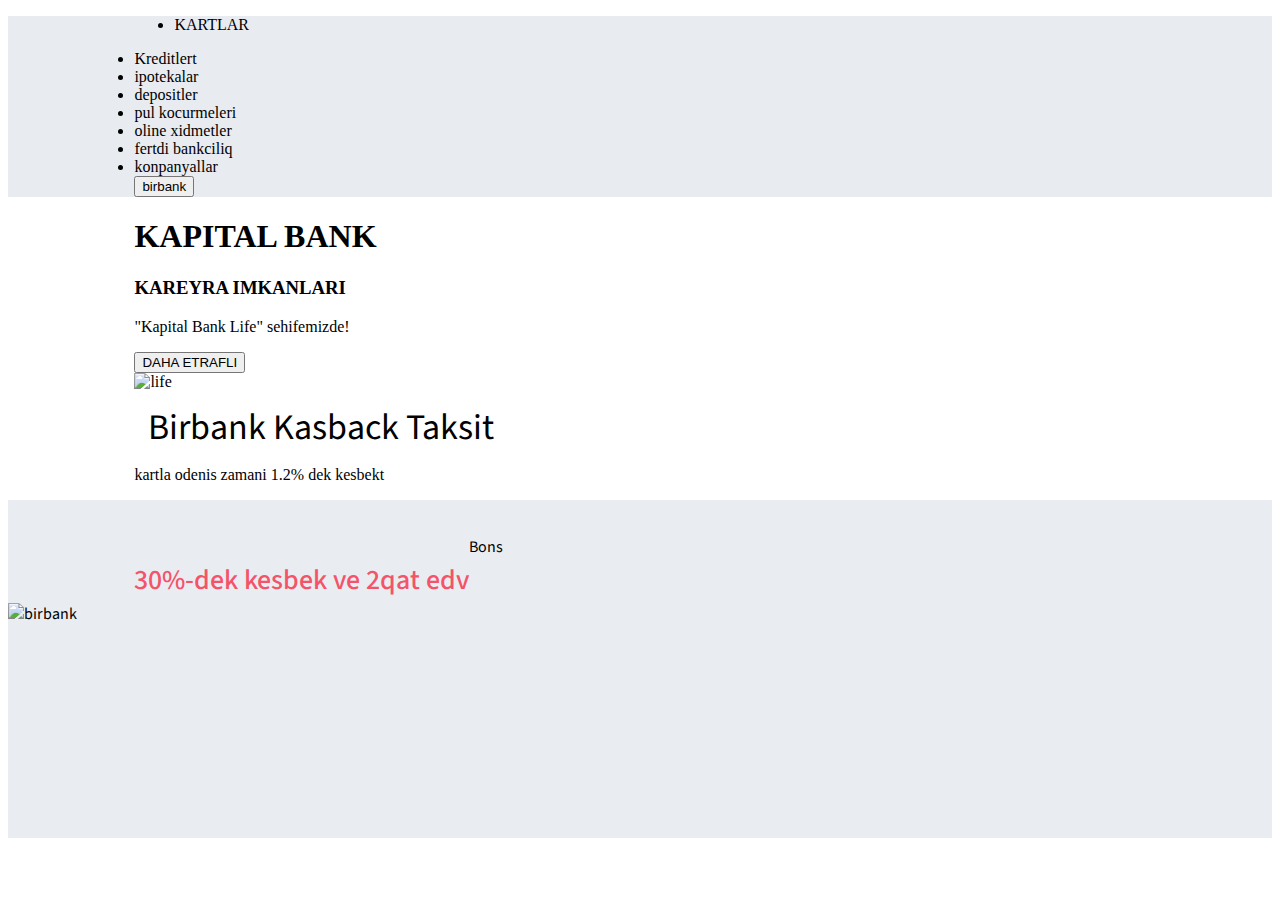
==== commit 5c896e94: "from ravana" ====
--- a/index.html
+++ b/index.html
@@ -1,612 +1,176 @@
 <!DOCTYPE html>
 <html lang="en">
+<head>
+  <meta charset="UTF-8">
+  <meta name="viewport" content="width=device-width, initial-scale=1.0">
+  <title>Document</title>
+  <link rel="stylesheet" href="./assets/external.css">
 
-<head>
-  <meta charset="UTF-8" />
-  <meta name="viewport" content="width=device-width, initial-scale=1.0" />
-  <link rel="stylesheet" href="style.css" />
-  <link rel="stylesheet" href="https://cdnjs.cloudflare.com/ajax/libs/font-awesome/6.5.1/css/all.min.css"
-    integrity="sha512-DTOQO9RWCH3ppGqcWaEA1BIZOC6xxalwEsw9c2QQeAIftl+Vegovlnee1c9QX4TctnWMn13TZye+giMm8e2LwA=="
-    crossorigin="anonymous" referrerpolicy="no-referrer" />
+  
+  <link rel="stylesheet" href="./style.css">
+  <link rel="preconnect" href="https://fonts.googleapis.com">
+  <link rel="preconnect" href="https://fonts.gstatic.com" crossorigin>
+  <link href="https://fonts.googleapis.com/css2?family=Source+Sans+3:ital,wght@0,200;0,300;0,400;0,500;1,200;1,400;1,500&display=swap" rel="stylesheet">
+  
 
-  <title>Kapital Bank</title>
 </head>
-
 <body>
-  <!-- Logomuz ve girish hissemiz -->
-  <div class="container">
-    <div class="container_logo">
-      <div class="logo">
-        <img src="./image banks/Kapital-Bank-RGB-logo-2023-111.png" alt="Kapital" />
-        <span>Kapital Bank</span>
-      </div>
-      <!-- xidmetlerimiz -->
-      <ul class="menu">
-        <li class="menu-item1">
-          <a href="#"><span>Fiziki şəxslər üçün</span></a>
-        </li>
-        <li class="menu-item">
-          <a href="#"><span>Biznes uchun</span></a>
-        </li>
-
-        <li class="menu-item">
-
-          <a href="#"> <i class="fa-solid fa-location-dot"></i> <span>Xidmetler shebekesi</span></a>
-        </li></i>
-        <li class="menu-item">
-          <a href="#"><span>EN</span></a>
-        </li>
-        <li class="menu-item">
-          <a href="#"><span>RU</span></a>
-        </li>
-        <li class="menu-item2">
-          <i class="fa-solid fa-magnifying-glass"></i>
-        </li>
-      </ul>
-    </div>
-  </div>
-  </div>
-  <br>
-
-  <nav class="navMain relative">
-    <div class="navbar container">
-      <ul class="navbar__ul">
-        <li class="navbar__li">
-          <span> Kartlar </span>
-
+ 
+<nav class="navMain relative">
+  <div class="navbar container">
+     <ul class="navbar__ul">
+      <li class="navbar__li">
+        <span> KARTLAR</span>
+  
           <div class="hiddenSection">
-            <div class="hiddenSection__main">
-              <div class="container hiddenSectionFlex">
-                <div class="hiddenSection__item">
-                  <div class="hiddenSection__ulWrapper">
-                    <ul class="hidddenSection__ul">
-                      <li>taksit kartlar</li>
-                      <li>debet kartlar</li>
-                      <li>hediyye kartlar</li>
+   
+          <div class="hiddenSection__main">
+            <div class="container hiddenSectionFlex">
+               <div class="hiddenSection__item">
+                 <div class="hiddenSection__ulWrapper">
+                    <ul class="hiddenSection__ul">  
+                    <li>Taksit kartlsri</li>
+                     <li>debet kartlari</li>
+                      <li>hediyye kartlari</li>
                     </ul>
 
-                    <ul class="hidddenSection__ul">
-                      <li>tehlukesizlik kartlari</li>
+
+                     <ul class="hiddenSection__ul">
+                     <li>Tehlukesizlik kartlsri</li>
                       <li>3d security</li>
-                      <li>kart sifarishi</li>
-                    </ul>
-                  </div>
-                </div>
-                <div class="hiddenSection__item hiddenSection__item_little">
-
-                  <div class="hiddenBirbanWrapper">
-                    <div class="hiddenBirbanWrapper__part">
-                      <div>
-                        <h2 class="hiddenBirbanWrapper__heading">
-                          Birbank Cashback taksit
-                        </h2>
-                        <p class="hiddenBirbanWrapper__text">
-                          Kartla edilən nağdsız ödənişlərə minimum 1.5%-dən başlayan keşbek, faizsiz və komissiyasız
-                          taksit imkanı verən unikal bir kartdır.
-                        </p>
-                      </div>
-                      <button class="hiddenBirbanWrapper__burron">
-                        Bir klikle sifarish et
-                      </button>
-                    </div>
-                    <img width="125px" src="./image banks/birbank-cashback-home.png" alt="nirbank">
-                  </div>
-                </div>
-              </div>
-            </div>
-          </div>
-        </li>
-
-        <li class="navbar__li">Kreditler</li>
-
-        <li class="navbar__li">Ipoteklar</li>
-
-        <li class="navbar__li">Depositler</li>
-        <li class="navbar__li">Pul kochurmeleri</li>
-        <li class="navbar__li">Online Xidmetler</li>
-        <li class="navbar__li">Kompaniyalar</li>
-        <li class="navbar__li">Ferdi Bankchiliq</li>
-      </ul>
-
-      <button class="navbar__button">birbank</use> </svg></button>
-    </div>
-  </nav>
-
-  <div class="life">
-    <div class="container">
-      <div class="life_wrapper">
-        <div>
-          <div class="life_text">
-            <h1>Karyera imkanları</h1>
-            <p>"Kapital Bank Life" səhifəmizdə!</p>
-          </div>
-          <div class="btn">
-            <button> <a href="#">Daha Etraflı</a></button>
-          </div>
-        </div>
-        <div class="life_image">
-          <a href="#">
-            <img src="./image banks/kb-life1703580859.png" alt="life"></a>
-          <div class="icon_left"><a href="#">
-              <i class="fa-solid fa-angle-left"></i></a>
-          </div>
-          <div class="icon_right"><a href="#">
-              <i class="fa-solid fa-angle-right"></i></a></div>
-
-        </div>
-      </div>
-    </div>
-  </div>
-
-  <div class="section">
-    <div class="container">
-      <div class="section_orders">
-        <div class="card">
-
-          <div class="purse"> <img src="./image banks/download.png" alt="birbank">
-            <div>
-              <p><strong>Birbank kartı</strong><br> sifariş edin</p>
-            </div>
-          </div>
-        </div>
-
-        <div class="home">
-          <!-- <a href="https://www.kapitalbank.az/" target="_blank"></a> -->
-          <div class="house"><i class="fa-solid fa-house"></i>
-            <p><strong>Kredit</strong> sifariş et</p>
-          </div>
-        </div>
-
-        <div class="money">
-
-          <div class="dollar">
-            <!-- <a href="http://www.kapital.az/" target="_blank" ></a> -->
-            <i class="fa-solid fa-sack-dollar"></i>
-            <p><strong>Kampaniyalara</strong> bax</p>
-          </div>
-        </div>
-
-        <div class="phone">
-          <div class="telefon"><i class="fa-solid fa-bullhorn"></i>
-            <p><strong>Bizimlə</strong> əlaqə saxlayın </p>
-          </div>
-        </div>
-
-        <div class="debet">
-          <div class="debet_card">
-            <i class="fa-solid fa-credit-card"></i>
-            <p><strong>Debet</strong> kart sifariş et </p>
-          </div>
-        </div>
+                       <li>kart sifarisi</li>
+                     </ul>
 
 
-      </div>
+                 </div>
 
-    </div>
-
-  </div>
-
-  <div class="text">
-    <div class="container">
-      <div class="text_bank">
-        <h2 class="bank1">
-          Birbank<strong> Cashback taksit</strong>
-        </h2>
-
-
-        <p>Kartla edilən nağdsız ödənişlərə minimum 1.5%-dən başlayan keşbek,
-          <br>faizsiz və komissiyasız taksit imkanı verən unikal bir kartdır.
-        </p>
-      </div>
-    </div>
-  </div>
-
-  <div class="birbank">
-    <div class="container">
-      <div class="kart">
-        <img src="./image banks/birbank-cashback-home.png" alt="birbank">
-
-      </div>
-      <div class="box">
-        <ul>
-          <li class="item1">
-            <span>30%-dək kəşbek və 2 qat ƏDV</span>
-            "Bonus"
-          </li>
-
-          <li class="item2">
-            <span>pulsuz</span>
-            "Kartın qiyməti"
-          </li>
-
-          <li item2>
-            <span>63 günədək</span>
-            "Güzəşt müddəti"
-          </li>
-        </ul>
-
-      </div>
-
-      <a href="https://www.kapitalbank.az/" target="_blank">
-        <button class="kapital_btn">
-
-          Sifariş et
-        </button></a>
-    </div>
-  </div>
-
-
-  <div class="cash">
-    <div class="container">
-
-      <h1>Nağd<span> pul krediti</span></h1><br>
-      30000 AZN-dək, arzularınızı reallaşdırmaq və ya ehtiyaclarınızı ödəmək üçün nağd kredit təklif edirik.
-    </div>
-  </div>
-
-  <div class="value">
-    <div class="container">
-      <div class="value_money">
-        <img src="./image banks/daily-loan3.png" alt="manat">
-      </div>
-      <div class="ul_list">
-        <ul>
-          <li>
-            <span>50 000 AZN-dək</span>
-            Kredit məbləği
-          </li>
-
-          <li>
-            <span>59 ayadək</span>
-            Kredit müddəti
-          </li>
-          <li>
-            <span>10.9%-dən</span>
-            İllik faiz dərəcəsi
-          </li>
-
-        </ul>
-
-        <button class="value_btn"> <a href="#"> Sifarish et</a></button>
+               </div>
 
 
 
-        </a></button>
 
-      </div>
-    </div>
-  </div>
-  <br>
-  <br>
-  <br>
 
-  <section class="calculator-section">
-    <div class="container">
-      <h2 class="section-title">
-        <strong>Kalkulyator</strong>
-      </h2>
-      <div class="calculator-section_tabs">
-        <button class="calculator-section_tab">
-          <a href="#">Kredit</a>
-        </button>
-        <button class="calculator-section_tab1">
-          <a href="#">Kredit</a>
-        </button>
-        <button class="calculator-section_tab1">
-          <a href="#">Kredit</a>
-        </button>
-      </div>
-
-      <div class="calculator-section_tab-content">
-        <div class="calculator-section_tab-block">
-          <div class="calculator_block">
-            <h2>Nagd pul krediti</h2>
-            <p>Siz müştərilərimizə asanlıqla əldə edə biləcəyiniz nağd kredit təklif edirik.</p>
-            % dərəcəsi rəsmiləşmə zamanı müəyyən olunacaq
-
-            <div class="calculator_input">
-
-              <input type="text" placeholder="mebleg" class="Mebleg">
-              <div class="span">
-                <span>300</span><span>30000</span>
-              </div> <br>
-              <input type="text" placeholder="Faiz">
-              <div class="span">
-                <span>10.9%</span><span>20%</span>
-              </div><br>
-              <input type="text" placeholder="Muddet">
-              <div class="span">
-                <span>3ay</span><span>59ay</span>
-              </div>
-            </div>
-          </div>
-          <div class="calculator_result">
-            <p>Nağd pul krediti üçün aylıq ödəniş</p>
-            <p>102.34₼</p>
-            <button class="calculator_btn">
-              <a href="#">Sifarish et</a>
-            </button>
-          </div>
-        </div>
-      </div>
-    </div>
-  </section>
-  <br>
-  <br>
-  <div class="information_sections">
-    <div class="information_sections-pay">
-      <div class="information_sections-pay_content">
-        <h2>Onlayn kredit ödənişi</h2>
-        <p>Banka gəlmədən və növbələrdə vaxt itirmədən kartınızla 4 addıma kredit borcunuzun ödənişi.</p>
-        <div class="information_sections-pay_icon">Ödəniş et<i class="fa-solid fa-arrow-right"></i></div>
-      </div>
-      <div class="information_sections-pay_image">
-        <img src="./image banks/cashPayment.webp" alt="cashpay">
-      </div>
-    </div>
-    <div class="information_sections-human">
-      <div class="information_sections-human_content">
-        <h2>İnsan resursları</h2>
-        <p>Kapital Bankın peşəkarlar komandasına qoşulmaq istəyirsinizsə, Sizi müvafiq vakansiyaya müraciət etməyə dəvət
-          edirik. Biz sizə dinamik mühitdə maraqlı və perspektivli iş təklif edirik.</p>
-        <div class="information_sections-human_icon">Daha ətraflı<i class="fa-solid fa-arrow-right"></i></div>
-      </div>
-      <div class="information_sections-human_image">
-        <img src="./image banks/90789318742-min.webp" alt="">
-      </div>
-    </div>
-  </div>
-  <br><br><br>
-
-  <div class="news_sections">
-    <div class="container">
-      <div class="news_sections-new">
-        <div class="news_sections-new_content">
-          <h2>Xəbərlər</h2>
-          <div class="news_sections-new_content-icon">
-            <span>Bütün xəbərlər</span><i class="fa-solid fa-arrow-right"></i>
-          </div>
-        </div>
-        <br>
-        <div class="border"> </div>
-
-        <div class="news_sections-options">
-          <div class="news_sections-options_19">
-            <div class="button_19"><button>19</button>
-              <p>Yanvar</p>
             </div>
 
-            <div class="option_content-19">
-              <span>Lorem ipsum dolor sit amet consectetur, adipisicing elit. Animi ipsam officiis dolorem</span>
+            <div class="hiddenSection__item hiddenSection__item__little">
+            
+              <div class="hiddenBirbankWrapper">
+              </div>
+              <h2 class="hiddenBirbankWarpper__heading">
+               bir bank taksit
+              </h2>
+              <p class="hiddenSection__item hiddenSection__item_little">
+              kartla edilen odenisler zamani minumum 1.5% dek kesbek...
+              </p>
             </div>
-          </div>
-          <div class="news_sections-options_18">
-            <div class="button_18">
-              <button>18</button>
-              <p>Yanvar</p>
-            </div>
-            <div class="option_content-18">
-              <span>Lorem ipsum dolor sit amet consectetur adipisicing elit. Ad, eaque.</span>
-            </div>
+            <button class="hiddenBirbankWrapper__burron">
+            bir like sifaris et
+            </button>
+</div>
 
-          </div>
-          <div class="news_sections-options_20">
-            <div class="button_20"><button>20</button>
-              <p>Yanvar</p>
-            </div>
-
-            <div class="option_content-20"><span>Lorem ipsum dolor sit amet consectetur adipisicing elit. Eius
-                praesentium sequi </span>
-            </div>
-            <div class="option_20-icon">
-              <i class="fa-solid fa-angle-right"></i>
-            </div>
-          </div>
-        </div>
-
-      </div>
-      <br>
-      <br><br>
-    </div>
+<img width="125px" src="./kapital ilk.png" alt="birbank">
 
   </div>
+    </li>
+
+
+
+
+  </ul>
+ <li class="navbar__li">Kreditlert</li>
+ <li class="navbar__li">ipotekalar</li>
+ 
+ <li class="navbar__li">depositler</li>
+ <li class="navbar__li">pul kocurmeleri</li>
+ <li class="navbar__li">oline xidmetler</li>
+ <li class="navbar__li">fertdi bankciliq</li>
+ <li class="navbar__li">konpanyallar</li>
+<button class="navbar__button">birbank<use> </svg></use></button>
+</div>
+
+
+</nav>
+
+    
+    
+
+
+
+  
+  
+
+
+
+
+
+  
+  <div class="container">
+
+<h1>KAPITAL BANK</h1>
+</div>
+  <div class="life">
+<div class="container">
+<div class="life__wrapper">
+
+  <h3 class="life__heading"> KAREYRA IMKANLARI</h3>
+   <p class="life__text"> "Kapital Bank Life" sehifemizde!</p>
+   <button class="lifr__button">DAHA ETRAFLI</button>
   </div>
+  <div>
+
+<img width="460" src="life.png" alt="life">
+
   </div>
-
-  <div class="currency_calculator">
-    <div class="container">
-      <div class="currency_calculator-sections">
-        <div class="currency_calculator-sections_table">
-          <span>Valyuta </span><span>kalkulyatoru</span>
-          <p>Bəzi filiallar üzrə fərqli məzənnələr təyin edilə bilər
-          </p>
-
-          <div class="currency_calculator-sections_table-tabs">
-            <div class="currency_calculator-sections_table-tabs1">
-              <ul>
-                <li>Valyuta</li>
-                <li>Alish</li>
-                <li>Satish</li>
-              </ul>
-            </div>
-            <div class="currency_calculator-sections_table-tabs2">
-              <ul>
-                <li>USD</li>
-                <li>1.697</li>
-                <li>1.702</li>
-              </ul>
-            </div>
-            <div class="currency_calculator-sections_table-tabs3">
-              <ul>
-                <li>EUR</li>
-                <li>1.833</li>
-                <li>1.878</li>
-              </ul>
-            </div>
-          </div>
-        </div>
-        <div class="currency_calculator-sections_result">
-          <div class=".currency_calculator-sections_result-content">
-            <div class="currency_calculator-sections_result-buttons">
-              <div class="result-buttons_button1"><button>Men aliram</button></div>
-              <div class="result-buttons_button2"><button>Men satiram</button></div>
-            </div>
-          </div>
-          <div class="currency_calculator-sections_input" >
-            <input type="text" placeholder="100" >
-            
-            <select name="currency" id="" >
-              <option value="AZN">AZN</option>
-              <option value="USD">USD</option>
-              <option value="USD">EUR</option>
-            </select>
-            
-          </div>
-          <div class="currency_calculator-sections_result-text">
-            <span>Mebleg</span>
-          </div>
-          <div class="currency_calculator-sections_result-price">
-            <div class="currency_calculator-sections_result-price_usd">
-              <p>1.790</p><p>USD</p>
-            </div> 
-         
-              <div class="currency_calculator-sections_result-price_eur">
-                <p>1.790</p><p>EUR</p>
-              </div> 
-            
-          </div>
-          
-          </div>
-        </div>
-      </div>
-    </div>
-  </div>
-  </div>
-  <br><br><br><br><br><br>
-  <footer>
-    <div class="kapital_bank-footer">
-      <div class="container">
-        <div class="kapital_bank-footer_content">
-          <div class="kapital_bank-footer_content-list ">
-            <div class="kapital_bank-footer_content-list1">
-
-              <h3>Kapital Bank</h3>
-              <ul>
-                <li> <a href="">Bank haqqında</a> </li>
-                <li> <a href="">İnsan resursları</a></li>
-                <li> <a href="">Xidmət şəbəkəsi</a></li>
-                <li><a href="">Birbank</a></li>
-                <li> <a href="">Xəbərlər</a></li>
-                <li> <a href="">Təklif və şikayətlər</a></li>
-              </ul>
-            </div>
-            <div>
-
-              <h3>Kapital Bank</h3>
-              <ul>
-                <li> <a href="">Bank haqqında</a> </li>
-                <li> <a href="">İnsan resursları</a></li>
-                <li> <a href="">Xidmət şəbəkəsi</a></li>
-                <li><a href="">Birbank</a></li>
-                <li> <a href="">Xəbərlər</a></li>
-                <li> <a href="">Təklif və şikayətlər</a></li>
-              </ul>
-            </div>
-            <div>
-
-              <h3>Kapital Bank</h3>
-              <ul>
-                <li> <a href="">Bank haqqında</a> </li>
-                <li> <a href="">İnsan resursları</a></li>
-                <li> <a href="">Xidmət şəbəkəsi</a></li>
-                <li><a href="">Birbank</a></li>
-                <li> <a href="">Xəbərlər</a></li>
-                <li> <a href="">Təklif və şikayətlər</a></li>
-              </ul>
-            </div>
-            <div>
-
-              <h3>Kapital Bank</h3>
-              <ul>
-                <li> <a href="">Bank haqqında</a> </li>
-                <li> <a href="">İnsan resursları</a></li>
-                <li> <a href="">Xidmət şəbəkəsi</a></li>
-                <li><a href="">Birbank</a></li>
-                <li> <a href="">Xəbərlər</a></li>
-                <li> <a href="">Təklif və şikayətlər</a></li>
-              </ul>
-            </div>
-            <div class="kapital_bank-footer_content-list3">
-              <h3>Birbank tətbiqini yükləmək üçün
-                QR-kodu oxudun.</h3>
-              <div class="footer_image-qr_code">
-                <img src="./image banks/qr-code.svg" alt="">
-              </div>
-              <ul class="footer_images-mobile_store">
-                <li><a href="#"><img src="./image banks/play-store (1).svg" alt="">
-                    <p><strong>Google Play</strong> tetbiqini yukle</p>
-                  </a></li>
-                <li><a href="#"><img src="./image banks/app-store.svg " alt="">
-                    <p> <strong>App store</strong> tetbiqini yukle</p>
-                  </a></li>
-                <li><a href="#"><img src="./image banks/app-gallery.svg" alt="">
-                    <p><strong>App gallery</strong> tetbiqini yukle</p>
-                  </a></li>
-              </ul>
-            </div>
-          </div>
-          <div class="kapital_bank-footer_socials">
-
-            <ul>
-              <li class="footer_socials-phone"><i class="fa-solid fa-phone"></i><span>196</span></li>
-              <li class="footer_socials-media"><i class="fa-brands fa-facebook"></i></li>
-              <li class="footer_socials-media"><i class="fa-brands fa-linkedin"></i></li>
-              <li class="footer_socials-twitter"><i class="fa-brands fa-x-twitter"></i></li>
-              <li class="footer_socials-media"><i class="fa-brands fa-instagram"></i></li>
-              <li class="footer_socials-media"><i class="fa-brands fa-youtube"></i></li>
-              </u>
-          </div>
-          <div class="footer_border"></div>
-          <div class="footer_bottom">
-            <div class="footer_bottom-rule">
-              <p>© 2024 «Kapital Bank» ASC. Bütün hüquqlar qorunur.</p>
-            </div>
-            <div class="footer_bottom-logos">
-              <div class="footer_bottom-logo1">
-                <a href="#"><img src="./image banks/93817465.png" alt=""></a>
-              </div>
-              <div class="footer_bottom-logo2">
-                <a href="#"><img src="./image banks/aesf-logo.png" alt=""></a>
-              </div>
-              <div class="footer_bottom-logo3">
-                <a href="#"><img src="./image banks/info.png" alt=""></a>
-              </div>
-              <div class="footer_bottom-logo4">
-                <a href="#"><img src="./image banks/msp.png" alt=""></a>
-              </div>
-            </div>
-          </div>
-          <br>
-          <br>
-          <div class="footer_bottom-text_end">
-            <p>“Kapital Bank” ASC (Bakı şəh., Nəsimi r-nu, Füzuli küç. 71) 05 noyabr 2018-ci il tarixli 244 nömrəli Bank
-              Lisenziyası əsasında fəaliyyət göstərir.</p>
-          </div>
-        </div>
-      </div><br>
-      <br>
-      <br>
-      <br>
-    </div>
-
-  </footer>
-
-  <div class="logo_fixed">
-    <img src="./image banks/Kapital-Bank-RGB-logo-2023-111.png" alt="">
+</div>
+</div>
 
   </div>
 
 
+  <div class="container">
+    <h2 class="generalHeading">
+  Birbank 
+  <span class="generelHeading__bold">
+    Kasback Taksit
+
+
+  </span>
+  
+</h2>
+<p class="generalText">
+kartla odenis zamani 1.2% dek kesbekt
+</p>
+
+  </div>
+  
+  <section class="edv">
+    <div class="container"> 
+      <div class="edv__aligned">
+        <p class="edv__redText">30%-dek kesbek ve 2qat edv</p>
+        <span class="edv__bottomText">
+          Bons
+        </span>
+        </div>
+        <div>
+          
+        </div>
+        
+        
+      </div>
+        
+        <div class="edv__imageWrapper">
+        <img width="320"height="320"src="./birbank-cashback-home 1.png" alt="birbank">
+        </div>
+        
+
+    
+
+  </section>
+
+
+  
+
+  
+
 </body>
-
 </html>--- a/style.css
+++ b/style.css
@@ -1,1590 +1,118 @@
-* {
-    box-sizing: border-box;
-    margin: 0%;
-    padding: 0%;
+.relative{
+    position: relative;
 }
 
 
-.container {
-    width: 70%;
+.container{
+
+    width: 80%;
     margin-right: auto;
     margin-left: auto;
-
 }
 
-.container_logo {
-    display: flex;
-    justify-content: space-between;
+
+
+.navMain{
+background: #e8ecf1;
+font-family: 'Source Sans 3'sans-serif;
 }
-
-.container_logo>.logo img {
-    width: 50px;
-    margin-top: 40px;
+.hiddenSection{
+   position: absolute; 
+   width: 100%;
+   left: 0;
+   display: none;
+   top: 66px;
+   left: 0;
+   filter: drop-shadow(0 30px 53px rgba(0,0, .07));
+background: white;
+}
+ 
+.hiddenSection__main{
+display: flex;
+justify-content: space-between;
 
 
 }
-
-.logo {
-    display: flex;
-    justify-content: flex-start;
-    align-items: flex-start;
-
+.hiddenSectionFlex{
+  display: flex; 
+  justify-content: space-between; 
 }
 
-.logo span {
-    font-weight: bold;
-    font-size: 2em;
-    margin-top: 50px;
-    margin-left: 10px;
-    font-family: Arial, Helvetica, sans-serif;
-}
-
-.menu {
-    list-style-type: none;
-    display: flex;
-    margin-top: 60px;
-    font-size: 1rem;
-
-}
-
-.menu li {
-
-    margin-left: 15px;
-}
-
-.menu-item1 a {
-    text-decoration: none;
-    font-weight: bold;
-    color: black;
-
-}
-
-.menu-item a {
-    text-decoration: none;
-    color: rgb(57, 56, 56);
-}
-
-.menu-item i {
-    color: #ef3e42 !important;
-
-
-}
-
-.menu-item2 i {
-    cursor: pointer;
-    padding: 5px;
-    color: #ef3e42;
-    border: solid 1px;
-    border-radius: 5px;
-
-
-}
-
-/* .navbar{
-    background-color: rgb(209, 214, 218);
-    margin-top: 30px;
-}
-
-.navbar_menu{
-    display: flex;
-    justify-content: space-between;
-}
-
-.list_item{
-    list-style-type: none;
-    padding-top: 40px;
-    display: flex;
-    justify-content: space-between;}
-
-    .list_item li{
-      padding-left: 10px;
-      font-size: 25px;
-      
-    }
-
-    .list_item a{
-        text-decoration: none;
-        color: rgb(47, 47, 47);
-        font-weight: normal;
-    }
 
 
 
     
 
-/* nav{
-    width: 70%;
-margin-left: 230px;
-    background-color: blueviolet;
-    display: flex;
-    justify-content: space-between;
-    align-items: ;
-} */
+
+.hiddenSection{
+position: absolute;
+width: 100%;
+left: 0%;
+display: none;
+top: 66px;
+left: 0%;
+filter: drop-shadow()  ;
+
+}
+.element.style{
+opacity: 1;
+ width: 5792px;
+
+}
+.edv{
+background-color: #e9ecf0;
+padding-top: 35px;
+padding-bottom: 35px;
+margin-top: 10px;
+font-family: 'Source Sans 3', sans-serif;
+
+}
+.generalHeading{
+font-size: 36px;
+line-height: 45px;
+font-family: 'Source Sans 3', sans-serif;
+font-weight: 400;
+margin: 14px;
+}
+.generalHeading__bold{
+font: weight 600 ;
 
 
-/*.list_item a::after{
-    content: "";
-    width: 0;
-height: 3px;
-background-color: #ef3e42;
-display: block;
-margin-top: 20px;
-
 }
-
-.list_item a:hover::after{
-    width: 100%;
-    transition: width 0.2s linear;
-}
-
-
-
-.birbank span{
-    color: #fff;
-    font-size: 20px;
- 
-    
-}
-
-.birbank button{
-    width: 80px;
-    background-color: #f45369;
-    border-radius: 8px;
-    line-height: 30px;
-   text-align: center;
-    border: none;
-    cursor: pointer;
-    margin-top: 35px;
-    
-}
-
-.birbank button:hover{
-    background-color: #ef3e42;
-} */
-.navbar__ul {
-    display: flex;
-    list-style: none;
-    padding: 0;
-    font-family: 'Source Sans 3', sans-serif;
-    height: 100%;
-}
-
-.navbar__li+.navbar__li {
-    margin-left: 10px;
-
-}
-
-.navbar__li {
-    cursor: pointer;
-    font-family: 'Source Sans 3', sans-serif;
-    font-weight: 400;
-    color: #2e3131;
-    font-size: 14px;
-    height: 100%;
-    display: flex;
-    align-items: center;
-    border-bottom: 2px solid transparent;
-}
-
-
-
-
-
-.navbar__li:hover {
-    border-bottom: 2px solid #f45369;
-}
-
-
-
-
-
-
-
-
-
-
-.navbar {
-    display: flex;
-    justify-content: space-between;
-    align-items: center;
-
-    height: 66px;
-    align-items: center;
-}
-
-
-.relative {
-    position: relative;
-}
-
-
-.navMain {
-    background: #e8ecf1;
-    font-family: 'Source Sans 3', sans-serif;
-}
-
-.hiddenSection {
-    position: absolute;
-    width: 100%;
-
-    left: 0;
-    display: none;
-
-    top: 66px;
-    left: 0;
-    filter: drop-shadow(0 30px 53px rgba(0, 0, 0, .07));
-    background: white;
-    z-index: 30;
+.generaltext{
+ font-size: 18px;   
+ line-height: 23px;
+ max-width: 580px;
+ margin-bottom: 40px;
+ Font-family: 'Source Sans 3', sans-serif;
 
 
 }
 
-.hiddenSection__main {
-    display: flex;
-    justify-content: space-between;
+.edv__imageWrapper{
+width: 200px;
+height: 200px;
+
 }
+.edv__aligned{
+display:flex ;
 
 
-.hiddenSection__item_little {
-    background: #f6f8fb;
-    width: 560px;
-    display: flex;
-    justify-content: space-between;
-    padding: 30px;
+}
+.edv__redText{
 
+color: #f45369;
+Font-family: 'Source Sans 3', sans-serif;
+font-size: 28px;
+line-height: 35px;
+margin-bottom: 5px;
+font-weight: 500;
 }
-
-.hiddenBirbanWrapper {
-    display: flex;
-    justify-content: space-between;
-}
-
-.hiddenBirbanWrapper__text {
-    font-size: 14px;
-}
-
-.hiddenBirbanWrapper__heading {
-    font-size: 24px;
-    font-weight: bold;
-}
-
-.hiddenBirbanWrapper__part {
-    display: flex;
-    flex-direction: column;
-    justify-content: space-between;
-
-}
-
-.hiddenBirbanWrapper__burron {
-    width: 280px;
-    background-color: #f45369;
-    border-radius: 8px;
-    display: inline-block;
-    padding: 11px 20px 14px;
-    font-size: 24px;
-    color: #fff !important;
-    line-height: 30px;
-    text-align: center;
-    border: none;
-    cursor: pointer;
-    transition: .3s linear;
-}
-
-.hiddenSection__ulWrapper {
-    display: flex;
-    padding-top: 40px;
-}
-
-.hidddenSection__ul {
-    padding: 0;
-    list-style: none;
-
-}
-
-
-.hidddenSection__ul li {
-    margin-top: 5px;
-    margin-bottom: 5px;
-}
-
-.hidddenSection__ul li:hover {
-    color: #f45369;
-}
-
-.hidddenSection__ul+.hidddenSection__ul {
-    margin-left: 60px;
-}
-
-.hiddenSectionFlex {
-    display: flex;
-    justify-content: space-between;
-}
-
-.navbar__li:hover .hiddenSection {
-    display: block;
-}
-
-
-.navbar__button {
-    background-color: #f45369;
-    border-radius: 8px;
-    font-size: 16px;
-    color: #fff;
-    text-align: center;
-    border: none;
-    cursor: pointer;
-    transition: .3s linear;
-    font-weight: 700;
-    width: 95px;
-    height: 43px;
-}
-
-.life {
-    background-color: #e9ecf0;
-    margin-top: 5px;
-    padding: 20px;
-    height: 400px;
-    position: relative;
-}
-
-.life_wrapper {
-    display: flex;
-    justify-content: space-between;
-    align-items: center;
-
-}
-
-.life_text h1 {
-    font-weight: bold;
-    font-size: 40px;
-
-}
-
-.life_text p {
-    font-size: 2rem;
-    font-weight: 520;
-}
-
-.life_image {
-    display: flex;
-    justify-content: center;
-    align-items: flex-end;
-}
-
-.life_image img {
-    width: 400px;
-    margin-right: 50px;
-}
-
-.life_image img:hover {
-    transform: translateX(10px);
-}
-
-.icon_right {
-    border: 10px solid #fff;
-    background-color: #fff;
-    border-radius: 50%;
-    margin-bottom: 20px;
-
-}
-
-.icon_right i {
-    color: rgb(111, 107, 107);
-    font-size: 20px;
-}
-
-.icon_right i:hover {
-    color: black;
-
-}
-
-.icon_left {
-    border: 10px solid #fff;
-    background-color: #fff;
-    border-radius: 50%;
-    margin-bottom: 20px;
-    margin-right: 10px;
-}
-
-.icon_left i {
-    color: rgb(111, 107, 107);
-    font-size: 20px;
-}
-
-.icon_left i:hover {
-    color: black;
-
-}
-
-.btn button {
-    width: 280px;
-    padding: 20px;
-    margin-top: 30px;
-    background-color: #f45369;
-    font-size: 20px;
-    color: #fff !important;
-    border: none;
-    border-radius: 10px;
-    cursor: pointer;
-}
-
-.btn a {
-    text-decoration: none;
-    color: #fff !important;
-}
-
-.btn button:hover {
-    background-color: #ef3e42;
-    color: #fff;
-}
-
-.section_orders {
-    position: absolute;
-    height: 250px;
-    width: 70%;
-    background-color: #f9fafb;
-    z-index: 20;
-    bottom: 20px;
-    border-radius: 15px;
-    display: flex;
-    justify-content: space-around;
-    padding: 20px;
-}
-
-.card {
-    background-color: #fff;
-    width: 190px;
-    height: 180px;
-    margin-top: 30px;
-    text-align: center;
-    font-size: 20px;
-    border-radius: 10px;
-    display: flex;
-    justify-content: center;
-    align-items: center;
-    cursor: pointer;
-    box-shadow: 0 4px 12px hsla(0, 0%, 80%, .45);
-    transition: .3s linear;
-}
-
-.purse img {
-    background-color: #f45369;
-    opacity: 0.7;
-    width: 35px;
-    border-radius: 5px;
-    height: 50px;
-    margin-bottom: 30px;
-
-}
-
-
-
-
-
-.home {
-    background-color: #fff;
-    width: 190px;
-    height: 180px;
-    margin-top: 30px;
-    text-align: center;
-    font-size: 20px;
-    border-radius: 10px;
-    display: flex;
-    justify-content: center;
-    align-items: center;
-    cursor: pointer;
-    box-shadow: 0 4px 12px hsla(0, 0%, 80%, .45);
-
-}
-
-.house i {
-    font-size: 45px;
-    color: #f45369;
-
-    height: 50px;
-    margin-bottom: 30px;
-}
-
-.money {
-    background-color: #fff;
-    width: 190px;
-    height: 180px;
-    margin-top: 30px;
-    text-align: center;
-    font-size: 20px;
-    border-radius: 10px;
-    display: flex;
-    justify-content: center;
-    align-items: center;
-    cursor: pointer;
-    box-shadow: 0 4px 12px hsla(0, 0%, 80%, .45);
-}
-
-.dollar i {
-    font-size: 45px;
-    color: #f45369;
-
-    height: 50px;
-    margin-bottom: 30px;
-}
-
-.phone {
-    background-color: #fff;
-    width: 190px;
-    height: 180px;
-    margin-top: 30px;
-    text-align: center;
-    font-size: 20px;
-    border-radius: 10px;
-    display: flex;
-    justify-content: center;
-    align-items: center;
-    cursor: pointer;
-    box-shadow: 0 4px 12px hsla(0, 0%, 80%, .45);
-}
-
-.telefon i {
-    font-size: 45px;
-    color: #f45369;
-
-    height: 50px;
-    margin-bottom: 30px;
-}
-
-.debet {
-    background-color: #fff;
-    width: 190px;
-    height: 180px;
-    margin-top: 30px;
-    text-align: center;
-    font-size: 20px;
-    border-radius: 10px;
-    display: flex;
-    justify-content: center;
-    align-items: center;
-    cursor: pointer;
-    box-shadow: 0 4px 12px hsla(0, 0%, 80%, .45);
-
-}
-
-.debet_card i {
-    font-size: 45px;
-    color: #f45369;
-
-    height: 50px;
-    margin-bottom: 30px;
-}
-
-.text_bank {
-    margin-top: 240px;
-}
-
-.bank1 {
-    font-size: 36px;
-    line-height: 45px;
-    font-weight: 400;
-    margin-bottom: 14px;
-
-
-
+.edv__bottomText{
+font-size: 16px;
+line-height: 24px;
+Font-family: 'Source Sans 3', sans-serif;
 
 
 }
 
-.text_bank p {
-    font-size: 18px;
-    line-height: 23px;
-}
-
-.birbank {
-    position: relative;
-    margin-top: 70px;
-    min-width: 100px;
-    background-color: #e9ecf0;
-    height: 200px;
-}
-
-.kart img {
-    position: absolute;
-    width: 315px;
-    height: 315px;
-    left: 65%;
-    bottom: 50px;
-
-    /* text-align: center; */
-}
-
-
-
-
-
-.box ul {
-    max-width: 63%;
-    list-style-type: none;
-    display: flex;
-    justify-content: space-between;
-    margin-bottom: 24px;
-    padding-left: 0;
-}
-
-.box ul li {
-    font-size: 16px;
-    line-height: 24px;
-    /* padding-left: 20px; */
-
-}
-
-
-.box ul li span {
-    display: block;
-    color: #f45369;
-    font-family: 'Segoe UI', Tahoma, Geneva, Verdana, sans-serif;
-    font-weight: 500;
-    font-size: 28px;
-    line-height: 35px;
-    margin-bottom: 5px;
-    margin-left: 5px;
-
-}
-
-.item1+.item2 {
-    margin-left: 5px;
-}
-
-.kapital_btn {
-    position: absolute;
-    margin-left: 20px;
-    width: 280px;
-    background-color: #f45369;
-    border-radius: 8px;
-    display: inline-block;
-    padding: 15px 20px 14px;
-    font-size: 24px;
-    color: #ffffff !important;
-    line-height: 30px;
-    /* text-align: center; */
-    border: none;
-    cursor: pointer;
-    transition: .3s linear;
-
-}
-
-.kapital_btn:hover {
-    background-color: red;
-}
-
-.cash {
-    font-size: 1.1rem;
-    /* line-height: 10px; */
-    font-weight: 300;
-    margin-top: 70px;
-    font-family: SourceSansProSemiBold;
-    margin-left: 410px;
-
-}
-
-.value {
-    background-color: #e9ecf0;
-    margin-top: 60px;
-    position: relative;
-    display: flex;
-    justify-content: space-between;
-
-    height: 230px;
-}
-
-.value_money img {
-    width: 320px;
-    height: 380px;
-    position: absolute;
-    bottom: 20px;
-    /* margin-left: 190px; */
-
-}
-
-.ul_list ul {
-    list-style-type: none;
-    display: flex;
-    justify-content: flex-end;
-    padding-top: 60px;
-    margin-bottom: 24px;
-
-}
-
-.ul_list ul li {
-    font-size: 16px;
-    line-height: 24px;
-    padding-left: 90px;
-
-}
-
-.ul_list ul li span {
-    display: block;
-    color: #f45369;
-    font-family: 'Segoe UI', Tahoma, Geneva, Verdana, sans-serif;
-    font-weight: 500;
-    font-size: 28px;
-    line-height: 35px;
-    margin-bottom: 5px;
-
-}
-
-.value_btn {
-    position: absolute;
-    right: 220px;
-    align-items: end;
-    width: 280px;
-    background-color: #f45369;
-    border-radius: 8px;
-    display: inline-block;
-    padding: 15px 20px 14px;
-    font-size: 24px;
-    color: #ffffff !important;
-    line-height: 30px;
-    /* text-align: center; */
-    border: none;
-    cursor: pointer;
-    transition: .3s linear;
-}
-
-.value_btn a {
-    text-decoration: none;
-    color: #fff;
-}
-
-.value_btn:hover {
-    background-color: #ef3e42;
-}
-
-.section-title {
-    font-size: 36px;
-    line-height: 45px;
-    font-weight: 400;
-    margin-bottom: 14px;
-}
-
-.calculator-section_tabs {
-    display: flex;
-    margin-bottom: 24px;
-}
-
-.calculator-section_tab {
-    display: inline-block;
-    margin-right: 14px;
-    border-radius: 37px;
-    padding: 6px 25px 8px;
-    font-size: 16px;
-    line-height: 20px;
-    background-color: #f45369;
-    border: none;
-}
-
-.calculator-section_tab a {
-    text-decoration: none;
-    color: #fff;
-
-}
-
-
-.calculator-section_tab1 {
-    display: inline-block;
-    margin-right: 14px;
-    border-radius: 37px;
-    padding: 6px 25px 8px;
-    font-size: 16px;
-    line-height: 20px;
-    background-color: #e8ecf1;
-    border: none;
-    transition: .3s linear;
-}
-
-.calculator-section_tab1 a {
-    text-decoration: none;
-    color: #2e3131;
-}
-
-.calculator-section_tab1:hover {
-    background-color: #f45369;
-    color: #2e3131;
-
-}
-
-.span {
-    display: flex;
-    justify-content: space-between;
-}
-
-.calculator_input {
-    display: flex;
-    flex-direction: column;
-
-}
-
-.calculator-section_tab-block {
-    display: flex;
-    justify-content: space-between;
-
-}
-
-.calculator_block {
-    flex: 47%;
-}
-
-.calculator_result {
-    flex: 23%;
-}
-
-.calculator-section_tab-block {
-    margin-top: 70px;
-}
-
-.calculator-section_tab-block h2 {
-    font-size: 30px;
-}
-
-.calculator-section_tab-block p {
-    font-size: 1.2rem;
-    line-height: 30px;
-}
-
-.calculator_input input {
-    margin-top: 20px;
-    padding: 20px;
-    border-bottom: 3px solid #ef3e42;
-    border-radius: 10px;
-}
-
-.calculator_result {
-    margin-left: 170px;
-    height: 300px;
-    border-radius: 10px;
-    border: 1px solid lightgray;
-    padding: 40px;
-}
-
-.calculator_result p:nth-child(1) {
-    padding-top: 20px;
-    font-size: 25px;
-    text-align: center;
-}
-
-.calculator_result p:nth-child(2) {
-    font-size: 30px;
-    padding-top: 30px;
-    text-align: center;
-    color: #ef3e42;
-    font-weight: bold;
-    font-family: sans-serif;
-}
-
-.calculator_btn {
-    width: 280px;
-    padding: 20px;
-    text-align: center;
-    margin-top: 20px;
-    background-color: #f45369;
-    font-size: 20px;
-    color: #fff !important;
-    border: none;
-    border-radius: 10px;
-    cursor: pointer;
-}
-
-.calculator_btn a {
-    text-decoration: none;
-    color: #fff;
-}
-
-.calculator_btn:hover {
-    background-color: #ef3e42;
-}
-
-.information_sections {
-    display: flex;
-
-
-
-
-}
-
-.information_sections-pay {
-    /* position: relative; */
-    background-color: #e8ecf1;
-    flex: 50%;
-    display: flex;
-    justify-content: space-between;
-    height: 300px;
-    margin-right: 10px;
-    border-top-right-radius: 10px;
-    border-bottom-right-radius: 10px;
-}
-
-.information_sections-pay_content {
-    position: relative;
-    z-index: 25;
-
-    margin-left: 210px;
-    margin-top: 40px;
-
-}
-
-.information_sections-pay_content h2 {
-    font-size: 30px;
-    line-height: 60px;
-
-}
-
-.information_sections-pay_content p {
-    font-size: 18px;
-    line-height: 20px;
-}
-
-.information_sections-pay_icon {
-    margin-top: 80px;
-    color: #f45369;
-    font-size: 20px;
-    cursor: pointer;
-
-}
-
-
-.information_sections-pay_icon i {
-    margin-left: 15px;
-}
-
-.information_sections-pay_icon:hover {
-    color: #541212;
-
-}
-
-.information_sections-pay_image {
-    margin-right: 50px;
-}
-
-
-.information_sections-human {
-    background-color: #ef3e42;
-    flex: 50%;
-    display: flex;
-    justify-content: space-between;
-    height: 300px;
-    margin-left: 10px;
-    border-top-left-radius: 10px;
-    border-bottom-left-radius: 10px;
-}
-
-.information_sections-human_content {
-    margin-left: 50px;
-    margin-top: 40px;
-    position: relative;
-    z-index: 25;
-    color: #fff !important;
-
-}
-
-.information_sections-human_content h2 {
-    font-size: 30px;
-    line-height: 50px;
-}
-
-.information_sections-human_content p {
-    font-size: 18px;
-    line-height: 25px;
-}
-
-.information_sections-human_icon {
-    margin-top: 40px;
-    color: #fff;
-    font-size: 20px;
-    cursor: pointer;
-}
-
-.information_sections-human_icon i {
-    margin-left: 15px;
-}
-
-
-
-.information_sections-human_image img {
-    width: 200px;
-    margin-top: 76px;
-    margin-right: 130px;
-}
-
-.news_sections {
-    background-color: #e8ecf1;
-}
-
-.news_sections-new_content {
-    display: flex;
-    justify-content: space-between;
-    padding-top: 60px;
-
-}
-
-.news_sections-new_content h2 {
-    font-size: 40px;
-
-
-}
-
-.news_sections-new_content-icon {
-    font-size: 24x;
-    padding-top: 20px;
-    color: #f45369;
-    font-weight: 200px;
-    cursor: pointer;
-}
-
-.news_sections-new_content-icon i {
-    margin-left: 20px;
-}
-
-.news_sections-new_content-icon:hover {
-    color: #541212;
-}
-
-.border {
-
-    height: 5px;
-    background-color: #fff;
-    border-radius: 3px;
-}
-
-.news_sections-new_breaking {
-    margin-top: 50px;
-    display: flex;
-}
-
-.news_sections-options {
-    display: flex;
-    justify-content: space-between;
-    padding-top: 70px;
-    width: 65%;
-
-}
-
-.news_sections-options_19 {
-    display: flex;
-
-
-}
-
-.button_19 button {
-    padding: 20px;
-    border-radius: 50%;
-    border: 1px solid #f45369;
-    font-size: 1.1rem;
-}
-
-.button_19 p {
-    text-align: center;
-    color: #2e3131;
-    padding-top: 20px;
-    font-size: 1.1rem;
-}
-
-.button_19 button:hover {
-    background-color: #f45369;
-    color: #e8ecf1;
-    cursor: pointer;
-}
-
-.option_content-19 {
-    font-size: 1.1rem;
-    padding-top: 3px;
-    padding-left: 20px;
-    line-height: 20px;
-    width: 250px;
-    font-family: Arial, Helvetica, sans-serif;
-}
-
-.option_content-19 span:hover {
-    color: #f45369;
-    cursor: pointer;
-}
-
-.news_sections-options_18 {
-    display: flex;
-    padding-left: 50px;
-
-}
-
-.button_18 button {
-    padding: 20px;
-    border-radius: 50%;
-    border: 1px solid #f45369;
-    font-size: 1.1rem;
-}
-
-.button_18 p {
-    text-align: center;
-    color: #2e3131;
-    padding-top: 20px;
-    font-size: 1.1rem;
-}
-
-.button_18 button:hover {
-    background-color: #f45369;
-    color: #e8ecf1;
-    cursor: pointer;
-}
-
-.option_content-18 {
-    font-size: 1.1rem;
-    padding-top: 3px;
-    padding-left: 20px;
-    line-height: 20px;
-    width: 250px;
-    font-family: Arial, Helvetica, sans-serif;
-}
-
-.option_content-18 span:hover {
-    color: #f45369;
-    cursor: pointer;
-}
-
-.news_sections-options_20 {
-    display: flex;
-    padding-left: 50px;
-
-}
-
-.button_20 button {
-    padding: 20px;
-    border-radius: 50%;
-    border: 1px solid #f45369;
-    font-size: 1.1rem;
-}
-
-.button_20 p {
-    text-align: center;
-    color: #2e3131;
-    padding-top: 20px;
-    font-size: 1.1rem;
-}
-
-.button_20 button:hover {
-    background-color: #f45369;
-    color: #e8ecf1;
-    cursor: pointer;
-}
-
-.option_content-20 {
-    font-size: 1.1rem;
-    padding-top: 3px;
-    padding-left: 20px;
-    line-height: 20px;
-    width: 250px;
-    font-family: Arial, Helvetica, sans-serif;
-}
-
-.option_content-20 span:hover {
-    color: #f45369;
-    cursor: pointer;
-}
-
-.option_20-icon {
-    align-self: center;
-    padding-bottom: 30px;
-    padding-left: 23px;
-    font-size: 30px;
-    color: #555454;
-    opacity: 0.5;
-    cursor: pointer;
-}
-
-.option_20-icon i:hover {
-    color: #000000;
-}
-
-.currency_calculator {
-    margin-top: 50px;
-}
-
-.currency_calculator-sections {
-    display: flex;
-}
-
-.currency_calculator-sections_table {
-    flex: 35%
-}
-
-.currency_calculator-sections_result {
-    flex: 35%;
-
-    background-color: #e8ecf1;
-   height: 300px;
-    border-radius: 10px;
-    
-}
-
-.currency_calculator-sections_table span:nth-child(1){
-    font-size: 2.1rem;
-
-
-}
-.currency_calculator-sections_table span:nth-child(2){
-    font-size: 2rem;
-    font-weight: bold;
-}
-
-.currency_calculator-sections_table p{
-    margin-top: 5px;
-    font-size: 17px;
-    font-weight: 100;
-}
-
-
-
-.currency_calculator-sections_table-tabs1 ul {
-   display: flex;
-   justify-content: space-around;
-   margin-top: 30px;
-   list-style-type: none;
-   border-bottom: 3px solid #e8ecf1;
-   border-collapse:collapse ;
-   font-size: 0.85rem;
-   padding: 10px;
-}
-.currency_calculator-sections_table-tabs2 ul{
-    display: flex;
-    justify-content: space-around;
-     margin-top: 10px;
-     list-style-type: none;
-     border-bottom: 3px solid #e8ecf1;
-   border-collapse:collapse ;
-   font-size:1.3rem ;
-   padding: 10px;
-}
-.currency_calculator-sections_table-tabs2 li:last-child{
-    font-weight: bold;
-}
-
-.currency_calculator-sections_table-tabs3 ul{
-    display: flex;
-    justify-content: space-around;
-     margin-top: 10px;
-     list-style-type:none ;
-     font-size: 1.3rem;
-     padding: 10px;
-    
-}
-.currency_calculator-sections_table-tabs3 li:last-child{
-font-weight: bold;
-}
-
-.currency_calculator-sections_result-buttons{
-    border-radius: 8px;
-    background-color: #fff;
-    padding: 4px;
-    display: flex;
-    align-items: center;
-    justify-content: center;
-    max-width: 330px;
-    margin: 0 auto 10px;
-    margin-top: 5px;
-
-}
-
-.result-buttons_button1 button{
-background-color:#f45369 !important;
-color: #fff;
-}
-
-
-.result-buttons_button2 button:hover{
-background-color: #f45369;
-transition: 0.1s;
-color: #fff;
-}
-
-
-.currency_calculator-sections_input input {
-    position: relative;
-    margin-left: 50px;
-    height: 40px;
-    width: 80%;
-    border: none;
-    border-radius: 5px;
-    
-   
-    
-}
-.currency_calculator-sections_input select{
-    position: relative;
-    right: 60px;
-    border: 1px solid #f45369;
-    border-radius: 4px;
-    
-   height: 30px;
-}
-
-
-
-.currency_calculator-sections_result-buttons button{
-    font-weight: 400;
-    font-size: 16px;
-    line-height: 20px;
-    padding: 10px 32px;
-    background-color: #e9ecf0;
-    border-radius: 8px;
-    border: none;
-    cursor: pointer;
-    text-align: center;
-    margin-bottom: 0;
-    margin-right: 4px;
-    transition: .2s linear;
-    white-space: nowrap;
-    
-}
-
-.currency_calculator-sections_result-text {
- text-align: center;
- margin-top: 8px;
- color: #000;
- opacity: 0.8;
- border-bottom: 3px solid #f9fafb;
-
-}
-.currency_calculator-sections_result-price_usd{
-    display: flex;
-    justify-content: space-between;
-    padding: 15px;
-    font-size: 1.2rem;
-    border-bottom: 2px solid #f9fafb;
-}
-.currency_calculator-sections_result-price_usd p:first-child{
-    font-weight: 900;
-    padding-top: 4px;
-}
-.currency_calculator-sections_result-price_usd p:last-child{
-   opacity: 0.7;
-   padding-top: 4px;
-}
-
-.currency_calculator-sections_result-price_eur{
-    display: flex;
-    justify-content: space-between;
-    padding: 20px;
-    font-size: 1.2rem;
-    font-weight: 900;
-}
-
-.currency_calculator-sections_result-price_eur p:last-child{
-    opacity: 0.6;
-
-}
-
-
-
-.kapital_bank-footer_content-list{
-    display: flex;
-    justify-content: space-between;
-    color: #e8ecf1;
-    padding-top:60px ;
-   
-    
-}
-.kapital_bank-footer_content-list h3{
-    font-size: 17px;
-    
-}
-.kapital_bank-footer{
-    background-color: #2e3131;
-}
-
-.kapital_bank-footer_content-list a{
-    text-decoration: none;
-    color:#fff
-}
-.kapital_bank-footer_content-list a:hover{
-    color: #f45369;
-}
-.kapital_bank-footer_content-list li{
-    list-style-type: none;
-    padding-top: 20px;
-    width: 210px;
-}
-
-.kapital_bank-footer_content-list3 span{
-    padding-left: 20px;
-    color: #e8ecf1;
-}
-.kapital_bank-footer_content-list3 h3{
-    text-align: center;
-    line-height: 15px;
-  width: 242px;
-}
-
-.footer_image-qr_code img{
-    padding-top: 30px;
-    padding-left: 60px;
-
-}
-.footer_images-mobile_store {
-    padding-left: 30px;
-}
-.footer_images-mobile_store li a{
-    display: flex;
-    align-items: center;
-    background: #fff;
-    border-radius: 6px;
-    padding: 6px 10px;
-    color: #2e3131 !important;
-    min-width: 170px;
-    width: 170px;
-}
-
-.footer_images-mobile_store li p{
-    padding-left: 10px;
-}
-
-.kapital_bank-footer_socials ul{
-    display: flex;
-   
-}
-
-.kapital_bank-footer_socials li{
-    list-style-type: none;
-    padding: 10px;
-}
-
-.footer_socials-phone{
-    border: 1px solid #ef3e42;
-   padding-left:5px ;
-   padding-right: 5px;
-    border-radius: 12px;
-    cursor: pointer;
-}
-
-.footer_socials-phone i{
-    color: #ef3e42;
-    font-size: 18px;
-}
-.footer_socials-phone span{
-    color: #fff;
-    font-size: 19px;
-    font-weight: 500;
-    padding-left: 4px;
-}
-
-.footer_socials-media i{
-    font-size: 20px;
-    padding-left: 20px;
-    color:#fff;
-    cursor: pointer;
-}
-
-.footer_socials-media i:hover{
-    color: #ef3e42;
-}
-
-.footer_socials-twitter{
-    font-size: 20px;
-    padding-left: 20px;
-    cursor: pointer;
-}
-
-.footer_border{
-   margin-top: 34px;
-    border-top: 1px solid #4a4a4a;
-    padding-top: 24px;
-
-}
-.footer_bottom{
-    display: flex;
-    justify-content: space-between;
-}
-
-.footer_bottom-rule p{
-    color: #fff;
-}
-.footer_bottom-logos{
-    display: flex;
-
- 
-   
-}
-
-.footer_bottom-logos img{
-    padding-left: 40px;
-}
-.footer_bottom-logo1 img{
-    width: 150px;
-   
-}
-
-.footer_bottom-logo2 img{
-    width: 130px; 
-    height: 70px;
-}
-
-.footer_bottom-logo4 img{
-    width: 200px;
-    height: 40px;
-}
-.footer_bottom-logo3 img{
-    width: 120px;
-}
-
-.footer_bottom-text_end p{
-    color: #fff;
-width: 50%;
-line-height: 22px;
-}
-
-
-
-.logo_fixed img{
-    position: fixed;
-    width: 80px;
-    height: 80px;
-    border: solid 2px white; 
-   border-radius: 50%; 
-   background-color: rgb(255, 255, 255);
-bottom: 3%;
-right: 1%;
-  
-  
-  
-}
-
-
-
-
-
-
-
-
-
-
-
-
-
-
-
-
-
-
-
-
-
-
-
-
-
-
-
-
-
-
-
-
-
-
-
-
-
-
-
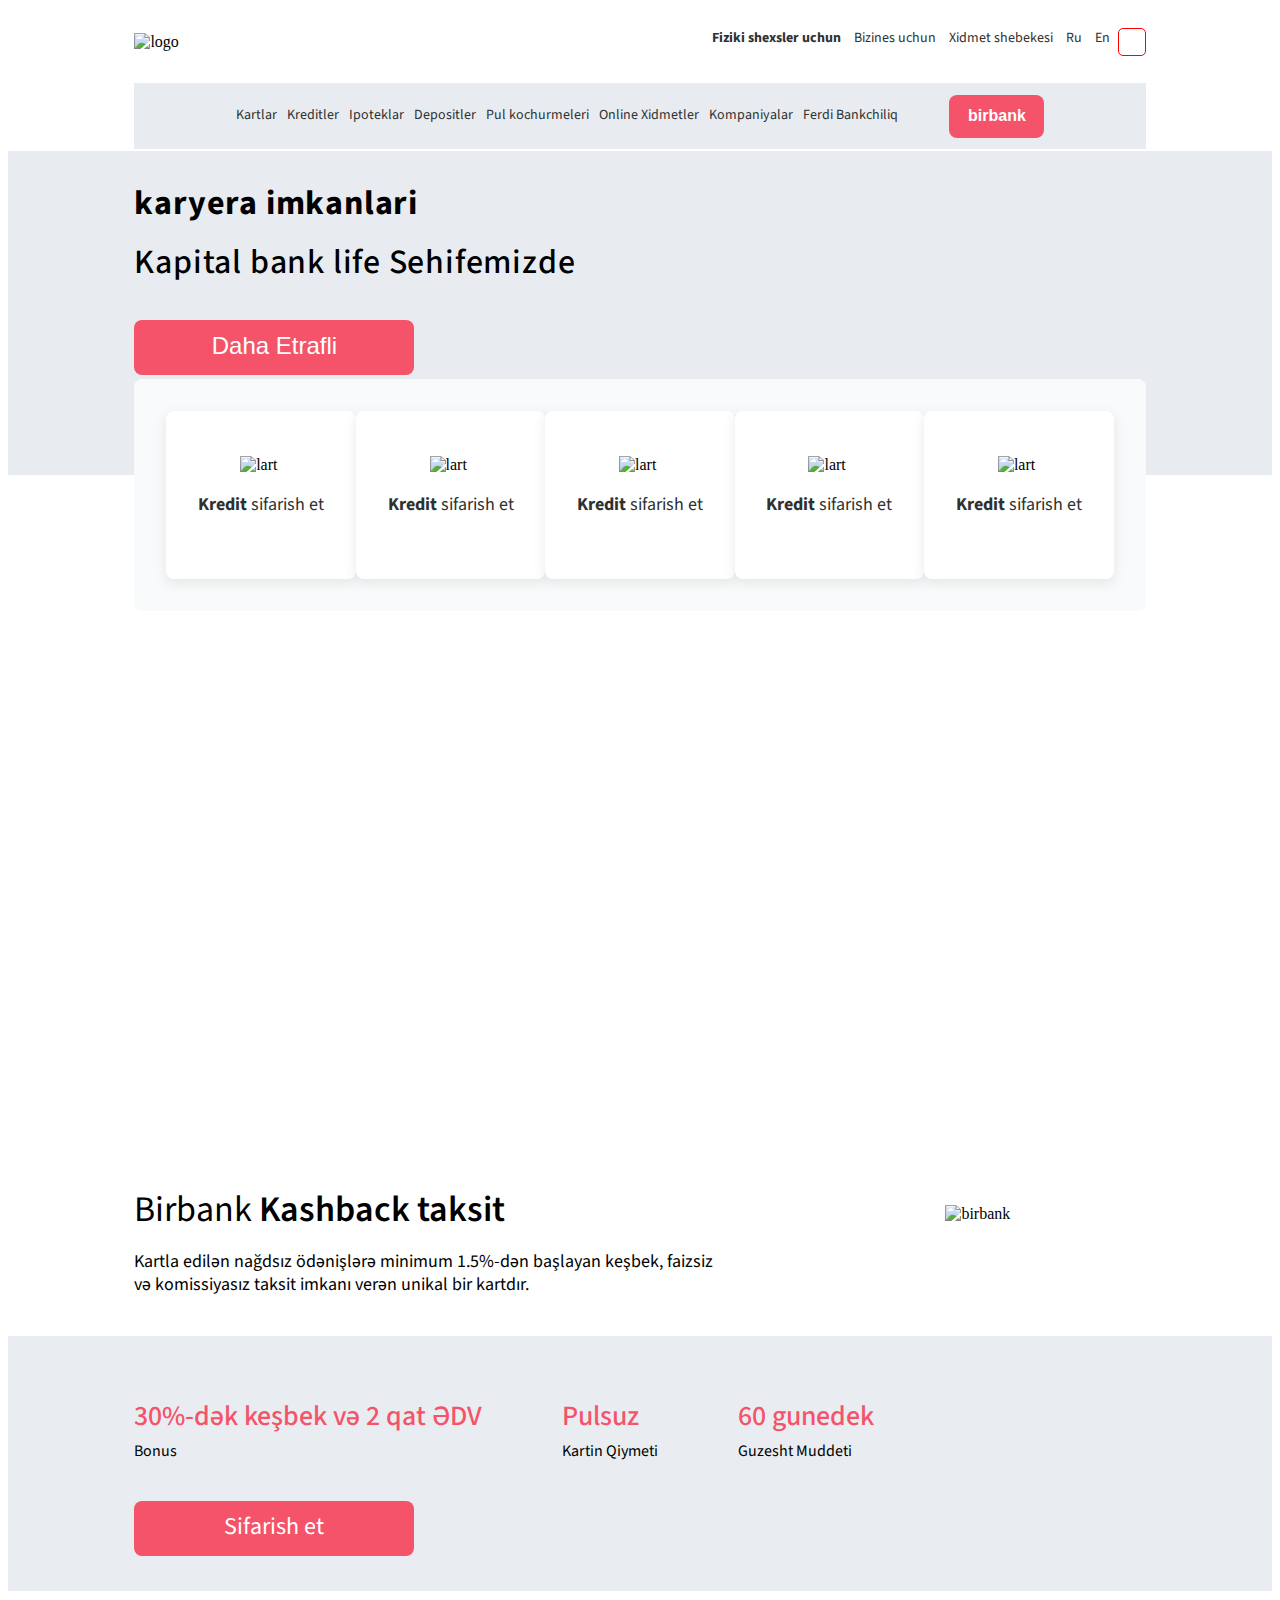
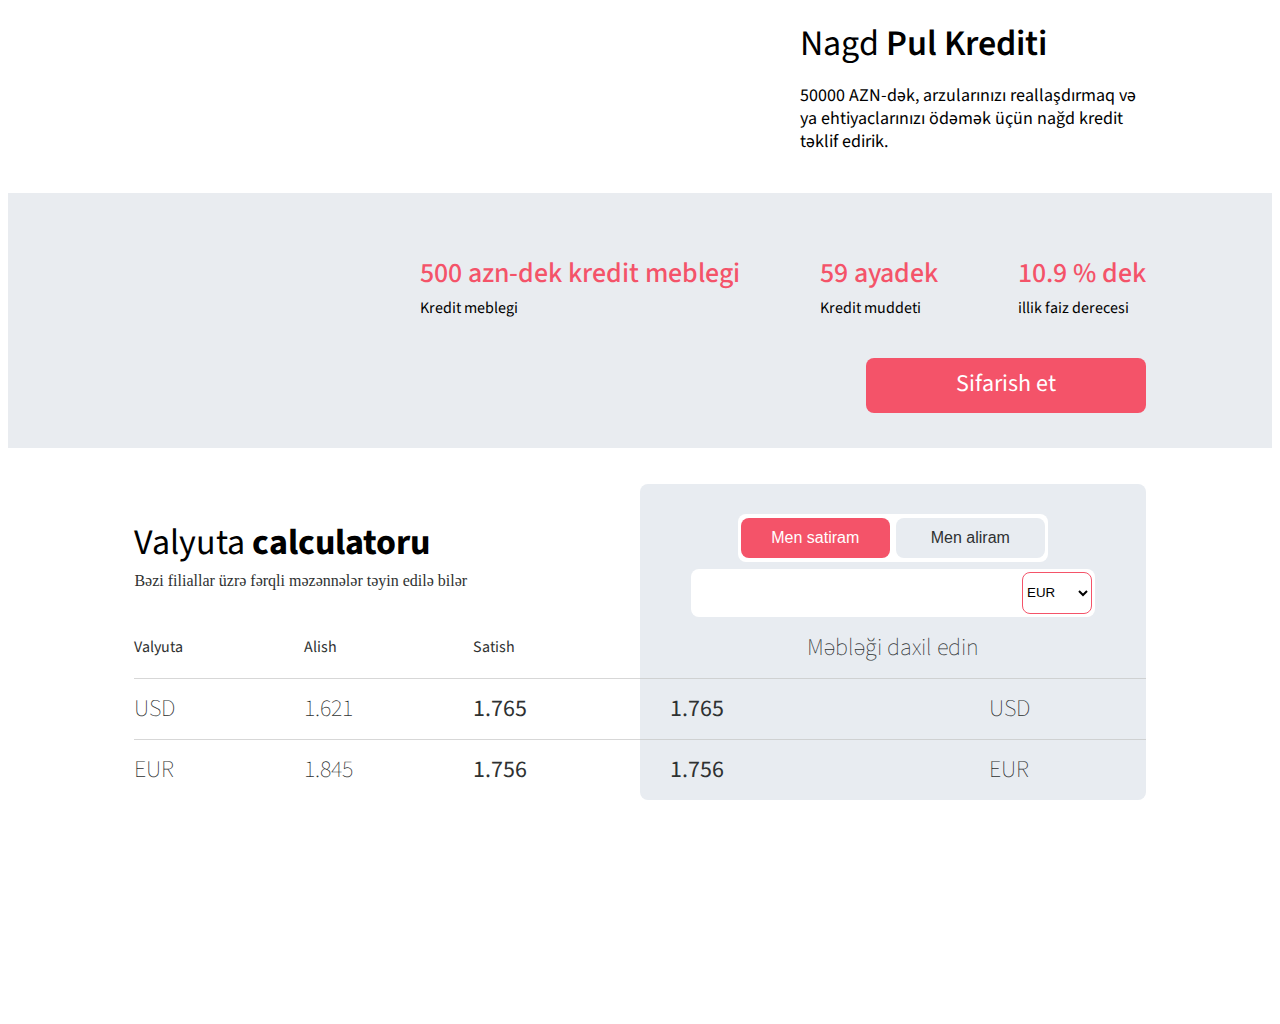
==== commit f45acfd5: "main" ====
--- a/index.html
+++ b/index.html
@@ -1,176 +1,626 @@
 <!DOCTYPE html>
 <html lang="en">
-<head>
-  <meta charset="UTF-8">
-  <meta name="viewport" content="width=device-width, initial-scale=1.0">
-  <title>Document</title>
-  <link rel="stylesheet" href="./assets/external.css">
-
-  
-  <link rel="stylesheet" href="./style.css">
-  <link rel="preconnect" href="https://fonts.googleapis.com">
-  <link rel="preconnect" href="https://fonts.gstatic.com" crossorigin>
-  <link href="https://fonts.googleapis.com/css2?family=Source+Sans+3:ital,wght@0,200;0,300;0,400;0,500;1,200;1,400;1,500&display=swap" rel="stylesheet">
-  
-
-</head>
-<body>
+  <head>
+    <meta charset="UTF-8" />
+    <meta name="viewport" content="width=device-width, initial-scale=1.0" />
+    <title>Document</title>
+    <link rel="stylesheet" href="./style.css" />
+    <link rel="preconnect" href="https://fonts.googleapis.com" />
+    <link rel="preconnect" href="https://fonts.gstatic.com" crossorigin />
+    <link
+      href="https://fonts.googleapis.com/css2?family=Source+Sans+3:ital,wght@0,200;0,300;0,400;0,500;0,600;0,700;0,800;0,900;1,200;1,300;1,400;1,500;1,600;1,700;1,800;1,900&display=swap"
+      rel="stylesheet"
+    />
+    <script src="https://kit.fontawesome.com/e069211c59.js" crossorigin="anonymous"></script>
+  </head>
+  <body>
+
+    <div class="container">
+
+      <div  class="navbarTop ">
+  
+  
+  <img width="210" src="https://www.kapitalbank.az/assets/static/img/content/elements/svg/kb-logo-main.svg" alt="logo">
+  
+  
+  <div class="navbarTop__links">
+  <a class="navbarTop__link navbarTop__link_bold" href="/">
+    Fiziki shexsler uchun
+  </a>
+  
+  <a class="navbarTop__link" href="/biznez">
+  Bizines uchun
+  </a>
+  
+  
+  <a class="navbarTop__link navbarTop__link_location" href="/biznez">
+    <i class="fa-solid fa-location-dot"></i>
+    Xidmet shebekesi
+    </a>
+  
+  
+    <a class="navbarTop__link" href="/en">
+     Ru
+      </a>
+  
+  
+      <a class="navbarTop__link" href="/en">
+        En
+         </a>
+  
+  
+         <div class="navbarTop__square">
+          <i class="fa-solid fa-magnifying-glass"></i>
+         </div>
+  
+  
+  
+  
+  </div>
+      </div>
+    </div>
+
+
+
+    <nav class="navMain relative">
+      <div class="navbar container">
+        <ul class="navbar__ul">
+          <li class="navbar__li">
+            <span> Kartlar </span>
+
+            <div class="hiddenSection">
+              <div class="hiddenSection__main">
+                   <div class="container hiddenSectionFlex">
+                    <div class="hiddenSection__item">
+                      <div class="hiddenSection__ulWrapper">
+                        <ul class="hidddenSection__ul">
+                          <li>taksit kartlar</li>
+                          <li>debet kartlar</li>
+                          <li>hediyye kartlar</li>
+                        </ul>
+
+                        <ul class="hidddenSection__ul">
+                          <li>tehlukesizlik kartlari</li>
+                          <li>3d security</li>
+                          <li>kart sifarishi</li>
+                        </ul>
+                      </div>
+                    </div>
+                    <div class="hiddenSection__item hiddenSection__item_little">
+                
+                      <div class="hiddenBirbanWrapper">
+                        <div class="hiddenBirbanWrapper__part">
+                          <div>
+                            <h2 class="hiddenBirbanWrapper__heading">
+                              Birbank Cashback taksit
+                            </h2>
+                            <p class="hiddenBirbanWrapper__text">
+                              Kartla edilən nağdsız ödənişlərə minimum 1.5%-dən başlayan keşbek, faizsiz və komissiyasız taksit imkanı verən unikal bir kartdır.
+                            </p>
+                           </div>
+                           <button class="hiddenBirbanWrapper__burron">
+                            Bir klikle sifarish et
+                           </button>
+                        </div>
+                        <img width="125px" src="./assets/birbank.png" alt="nirbank">
+                      </div>
+                    </div>
+                  </div>
+               </div>
+            </div>
+          </li>
+
+          <li class="navbar__li">Kreditler</li>
+
+          <li class="navbar__li">Ipoteklar</li>
+
+          <li class="navbar__li">Depositler</li>
+          <li class="navbar__li">Pul kochurmeleri</li>
+          <li class="navbar__li">Online Xidmetler</li>
+          <li class="navbar__li">Kompaniyalar</li>
+          <li class="navbar__li">Ferdi Bankchiliq</li>
+        </ul>
+
+        <button class="navbar__button">birbank</use> </svg></button>
+      </div>
+    </nav>
+
+
+
+
+
+
+
+<section class="karyera karyera__blue">
+
+<div class="container">
+
+  <div class="karyera__aligner">
+    <div>
+      <h4 class="karyera__heading">karyera imkanlari</h4>
+      <p class="karyera__text">
+        Kapital bank life Sehifemizde
+      </p>
+      <button class="karyera__button">
+        Daha Etrafli
+      </button>
+    </div>
+  
+    <img class="karyera__image" src="./assets/life.png" alt="">
+  </div>
+</div>
+
+</section>
+
+
  
-<nav class="navMain relative">
-  <div class="navbar container">
-     <ul class="navbar__ul">
-      <li class="navbar__li">
-        <span> KARTLAR</span>
-  
-          <div class="hiddenSection">
-   
-          <div class="hiddenSection__main">
-            <div class="container hiddenSectionFlex">
-               <div class="hiddenSection__item">
-                 <div class="hiddenSection__ulWrapper">
-                    <ul class="hiddenSection__ul">  
-                    <li>Taksit kartlsri</li>
-                     <li>debet kartlari</li>
-                      <li>hediyye kartlari</li>
-                    </ul>
-
-
-                     <ul class="hiddenSection__ul">
-                     <li>Tehlukesizlik kartlsri</li>
-                      <li>3d security</li>
-                       <li>kart sifarisi</li>
-                     </ul>
-
-
-                 </div>
-
-               </div>
-
-
-
-
-
+
+
+
+<div class="sifarish container">
+<div class="sifarish__item">
+  <img width="42" src="https://www.kapitalbank.az/images/home/birbank-karti.svg" alt="lart">
+
+  <p class="sifarish__text">
+    <strong>
+      Kredit
+    </strong>
+    sifarish et
+  </p>
+</div>
+
+<div class="sifarish__item">
+  <img width="42" src="https://www.kapitalbank.az/images/home/birbank-karti.svg" alt="lart">
+
+  <p class="sifarish__text">
+    <strong>
+      Kredit
+    </strong>
+    sifarish et
+  </p>
+</div>
+
+<div class="sifarish__item">
+  <img width="42" src="https://www.kapitalbank.az/images/home/birbank-karti.svg" alt="lart">
+
+  <p class="sifarish__text">
+    <strong>
+      Kredit
+    </strong>
+    sifarish et
+  </p>
+</div>
+
+<div class="sifarish__item">
+  <img width="42" src="https://www.kapitalbank.az/images/home/birbank-karti.svg" alt="lart">
+
+  <p class="sifarish__text">
+    <strong>
+      Kredit
+    </strong>
+    sifarish et
+  </p>
+</div>
+
+<div class="sifarish__item">
+  <img width="42" src="https://www.kapitalbank.az/images/home/birbank-karti.svg" alt="lart">
+
+  <p class="sifarish__text">
+    <strong>
+      Kredit
+    </strong>
+    sifarish et
+  </p>
+</div>
+
+
+
+
+</div>
+
+
+
+
+    <br>
+    <br>
+    <br>
+    <br>
+    <br>
+    <br>
+    <br>
+    <br>
+    <br>
+    <br>
+    <br>
+    <br>
+    <br>
+    <br>
+    <br>
+    <br>
+    <br>
+    <br>
+    <br>
+    <br>
+    <br>
+    <br>
+    <br>
+    <br>
+    <br>
+
+
+<div class="container">
+  <h2 class="generalHeading">
+    Birbank
+    <span class="generalHeading__bold">
+      Kashback taksit
+    </span>
+    
+  </h2>
+<p class="generalText">
+  Kartla edilən nağdsız ödənişlərə minimum 1.5%-dən başlayan keşbek, faizsiz və komissiyasız taksit imkanı verən unikal bir kartdır. 
+</p>
+</div>
+
+    <section class="edv">
+<div class="container">
+
+  <div class="edv__aligned">
+    <div>
+  <p class="edv__redText">30%-dək keşbek və 2 qat ƏDV</p>
+  <span class="edv__bottomText">
+    Bonus
+  </span>
+    </div>
+  
+    <div class="edv__centerItem">
+      <p class="edv__redText">Pulsuz</p>
+      <span class="edv__bottomText">
+        Kartin Qiymeti
+      </span>
+        </div>
+  
+        <div>
+          <p class="edv__redText">60 gunedek</p>
+          <span class="edv__bottomText">
+          Guzesht Muddeti
+          </span>
             </div>
-
-            <div class="hiddenSection__item hiddenSection__item__little">
-            
-              <div class="hiddenBirbankWrapper">
+  
+  
+    <div class="edv__imageWrapper">
+  <img class="edv__image" width="320"   src="./assets/birbank-cashback-home.png" alt="birbank">
+    </div>
+  </div>
+
+  <button class="edv__button">
+    Sifarish et
+  </button>
+
+</div>
+
+
+
+
+    </section>
+
+
+
+
+
+
+
+
+    <div class="container mr_negdPul">
+      <h2 class="generalHeading">
+        Nagd
+        <span class="generalHeading__bold">
+          Pul Krediti
+        </span>
+        
+      </h2>
+    <p class="generalText">
+      50000 AZN-dək, arzularınızı reallaşdırmaq və ya ehtiyaclarınızı ödəmək üçün nağd kredit təklif edirik.
+    </p>
+    </div>
+
+
+
+
+
+
+    <section class="edv">
+      <div class="container">
+      
+        <div class="edv__aligned edv__aligned_end">
+
+
+
+
+
+          <div class="edv__imageWrapper">
+            <img class="edv__image edv__image_money" width="447" height="352"  src="./assets/daily-loan3.png" alt="birbank">
               </div>
-              <h2 class="hiddenBirbankWarpper__heading">
-               bir bank taksit
-              </h2>
-              <p class="hiddenSection__item hiddenSection__item_little">
-              kartla edilen odenisler zamani minumum 1.5% dek kesbek...
-              </p>
-            </div>
-            <button class="hiddenBirbankWrapper__burron">
-            bir like sifaris et
-            </button>
-</div>
-
-<img width="125px" src="./kapital ilk.png" alt="birbank">
-
-  </div>
-    </li>
-
-
-
-
-  </ul>
- <li class="navbar__li">Kreditlert</li>
- <li class="navbar__li">ipotekalar</li>
- 
- <li class="navbar__li">depositler</li>
- <li class="navbar__li">pul kocurmeleri</li>
- <li class="navbar__li">oline xidmetler</li>
- <li class="navbar__li">fertdi bankciliq</li>
- <li class="navbar__li">konpanyallar</li>
-<button class="navbar__button">birbank<use> </svg></use></button>
-</div>
-
-
-</nav>
-
-    
-    
-
-
-
-  
-  
-
-
-
-
-
-  
-  <div class="container">
-
-<h1>KAPITAL BANK</h1>
-</div>
-  <div class="life">
-<div class="container">
-<div class="life__wrapper">
-
-  <h3 class="life__heading"> KAREYRA IMKANLARI</h3>
-   <p class="life__text"> "Kapital Bank Life" sehifemizde!</p>
-   <button class="lifr__button">DAHA ETRAFLI</button>
-  </div>
-  <div>
-
-<img width="460" src="life.png" alt="life">
-
-  </div>
-</div>
-</div>
-
-  </div>
-
-
-  <div class="container">
-    <h2 class="generalHeading">
-  Birbank 
-  <span class="generelHeading__bold">
-    Kasback Taksit
-
-
-  </span>
-  
-</h2>
-<p class="generalText">
-kartla odenis zamani 1.2% dek kesbekt
-</p>
-
-  </div>
-  
-  <section class="edv">
-    <div class="container"> 
-      <div class="edv__aligned">
-        <p class="edv__redText">30%-dek kesbek ve 2qat edv</p>
+
+
+
+
+
+          <div>
+        <p class="edv__redText">500 azn-dek kredit meblegi</p>
         <span class="edv__bottomText">
-          Bons
+         Kredit meblegi
         </span>
-        </div>
-        <div>
-          
-        </div>
+          </div>
+        
+          <div class="edv__centerItem">
+            <p class="edv__redText">59 ayadek</p>
+            <span class="edv__bottomText">
+              Kredit muddeti
+            </span>
+              </div>
+        
+              <div>
+                <p class="edv__redText">10.9 % dek</p>
+                <span class="edv__bottomText">
+               illik faiz derecesi
+                </span>
+                  </div>
         
         
+   
+        </div>
+      
+      <div class="buttonWrapper">
+
+        <button class="edv__button">
+          Sifarish et
+        </button>
       </div>
-        
-        <div class="edv__imageWrapper">
-        <img width="320"height="320"src="./birbank-cashback-home 1.png" alt="birbank">
-        </div>
-        
-
+      
+      </div>
+      
+      
+      
+      
+          </section>
+      
+<br>
+<br>
+
+ <section class="calculator container">
+
+ 
+    <div class="calculator__item">
+
+      <div>
+
+        <h3 class="calculator__heading">
+          Valyuta <strong>calculatoru</strong> 
+        </h3>
+        <p class="calcular__text">
+          Bəzi filiallar üzrə fərqli məzənnələr təyin edilə bilər
+         </p>
+      </div>
+
+<div>
+
+  <div class="calculator__row">
+    <div class="calculator__colum">
+  <span class="calculator__member">
+    Valyuta
+  </span>
+    </div>
+  
+    <div class="calculator__colum">
+      <span class="calculator__member">
+        Alish
+      </span>
+      
+    </div>
+  
+    <div class="calculator__colum">
+      <span class="calculator__member">
+        Satish
+      </span>
+      
+      
+    </div>
+  </div>
+  
+  
+  <div class="calculator__row calculator__row_bordered">
+    <div class="calculator__colum">
+      <span class="calculator__money">
+        USD
+      </span>
+  
+    </div>
+  
+    <div class="calculator__colum">
+      
+  
+      <span class="calculator__money">
+        1.621
+      </span>
+    </div>
+  
+    <div class="calculator__colum">
+      <span class="calculator__money calculator__money_bold">
+        1.765
+      </span>
+      
+    </div>
+  </div>
+  
+  <div class="calculator__row calculator__row_bordered">
+    <div class="calculator__colum">
+  
+  
+  <span class="calculator__money">
+    EUR
+  </span>
+    </div>
+  
+    <div class="calculator__colum">
     
-
-  </section>
-
-
-  
-
-  
-
-</body>
-</html>+  
+  
+  <span class="calculator__money">
+    1.845
+  </span>
+    </div>
+  
+    <div class="calculator__colum">
+    
+      <span class="calculator__money calculator__money_bold">
+        1.756
+      </span>
+    </div>
+  </div>
+</div>
+
+   </div>
+  
+
+
+
+
+
+
+
+
+
+
+
+
+
+   <div class="calculator__item calculator__item_gray">
+ <div>
+  
+  
+<div class="calcuator__buttons">
+  <button class="calculator__button">
+    Men satiram
+  </button>
+  <button class="calculator__button calculator__button_white">Men aliram</button>
+</div>
+
+
+
+
+
+
+
+
+<div class="relative">
+  <input class="calculator__input" type="text" name="" id="">
+
+
+
+<select class="calculator__select" name="" id="">
+  <option value="">EUR</option>
+  <option value="">USD</option>
+</select>
+
+</div>
+
+
+
+
+
+
+ </div>
+<div>
+
+  <div class="calculator__row calculator__row_center">
+ 
+  
+
+      <span class="calculator__money">
+        Məbləği daxil edin
+    </span>
+  
+ 
+  </div>
+  
+  
+  <div class="calculator__row calculator__row_bordered pl-2">
+    <div class="calculator__colum calculator__colum_50">
+      <span class="calculator__money calculator__money_bold">
+        1.765
+      </span>
+      
+    </div>
+
+
+  <div class="calculator__colum calculator__colum_50">
+    <span class="calculator__money">
+      USD
+    </span>
+  
+  </div>
+  
+ 
+  
+
+  </div>
+  
+  <div class="calculator__row calculator__row_bordered pl-2">
+    <div class="calculator__colum calculator__colum_50">
+  
+      <span class="calculator__money calculator__money_bold">
+        1.756
+      </span>
+    </div>
+  <div class="calculator__colum calculator__colum_50">
+  
+  
+  <span class="calculator__money">
+  EUR
+  </span>
+  </div>
+  
+ 
+  
+
+  </div>
+</div>
+
+ </div>
+
+
+
+
+
+
+
+
+
+
+
+ </section>
+
+
+
+
+
+
+
+
+<br>
+<br>
+<br>
+<br>
+<br>
+<br>
+<br>
+<br>
+<br>
+<br>
+<br>
+<br>
+
+
+
+  </body>
+</html>
--- a/style.css
+++ b/style.css
@@ -1,118 +1,578 @@
+.navbar__button{
+
+}
+*{
+    box-sizing: border-box;
+}
+body{
+    /* background-color: #ebeaea; */
+}
+.navbar__ul{
+    display: flex;
+    list-style: none;
+    padding: 0;
+    font-family: 'Source Sans 3', sans-serif;
+    height: 100%;
+}
+
+.navbar__li + .navbar__li{
+margin-left: 10px;
+
+}
+.navbar__li{
+cursor: pointer;
+font-family: 'Source Sans 3', sans-serif;
+font-weight: 400;
+color: #2e3131;
+font-size: 14px;
+height: 100%;
+ display: flex;
+align-items: center;
+border-bottom: 2px solid transparent;
+}
+
+
+
+
+
+.navbar__li:hover{
+border-bottom: 2px solid #f45369;
+    }
+
+
+
+
+
+
+
+
+
+
+.navbar{
+    display: flex;
+    justify-content: space-between;
+ align-items: center;
+ 
+height: 66px;
+align-items: center;
+}
+
+
 .relative{
-    position: relative;
-}
-
-
+position: relative;
+}
 .container{
-
     width: 80%;
     margin-right: auto;
     margin-left: auto;
 }
 
-
-
 .navMain{
-background: #e8ecf1;
-font-family: 'Source Sans 3'sans-serif;
-}
+    background: #e8ecf1;
+    font-family: 'Source Sans 3', sans-serif;
+ }
+
 .hiddenSection{
-   position: absolute; 
-   width: 100%;
-   left: 0;
-   display: none;
-   top: 66px;
-   left: 0;
-   filter: drop-shadow(0 30px 53px rgba(0,0, .07));
+    position: absolute;
+width: 100%;
+ 
+left: 0;
+display: none;
+
+top: 66px;
+left: 0;
+filter: drop-shadow(0 30px 53px rgba(0, 0, 0, .07));
 background: white;
-}
+
+
+}
+
+.hiddenSection__main{
+     display: flex;
+    justify-content: space-between;
+}
+
+
+.hiddenSection__item_little{
+    background: #f6f8fb;
+    width: 560px;
+ display: flex;
+ justify-content: space-between;
+padding: 30px;
+
+}
+.hiddenBirbanWrapper{
+    display: flex;
+    justify-content: space-between;
+}
+.hiddenBirbanWrapper__text{
+    font-size: 14px;
+}
+.hiddenBirbanWrapper__heading{
+    font-size: 24px;
+    font-weight: bold;
+}
+.hiddenBirbanWrapper__part{
+    display: flex;
+    flex-direction: column;
+    justify-content: space-between;
+
+}
+.hiddenBirbanWrapper__burron{
+    width: 280px;
+    background-color: #f45369;
+    border-radius: 8px;
+    display: inline-block;
+    padding: 11px 20px 14px;
+    font-size: 24px;
+    color: #fff !important;
+    line-height: 30px;
+    text-align: center;
+    border: none;
+    cursor: pointer;
+    transition: .3s linear;
+}
+
+.hiddenSection__ulWrapper{
+    display: flex;
+padding-top: 40px;
+}
+
+.hidddenSection__ul{
+    padding: 0;
+    list-style: none;
+
+}
+
+
+.hidddenSection__ul li{
+    margin-top: 5px;
+    margin-bottom: 5px;
+}
+.hidddenSection__ul li:hover{
+color: #f45369;
+}
+
+.hidddenSection__ul + .hidddenSection__ul{
+    margin-left: 60px;
+}
+
+.hiddenSectionFlex{
+    display: flex;
+    justify-content: space-between;
+ }
+
+ .navbar__li:hover .hiddenSection{
+display: block;
+ }
+
+
+ .navbar__button{
+    background-color: #f45369;
+    border-radius: 8px;
+    font-size: 16px;
+    color: #fff;
+    text-align: center;
+    border: none;
+    cursor: pointer;
+    transition: .3s linear;
+    font-weight: 700;
+    width: 95px;
+    height: 43px;
+ }
+
+
+ .edv{
+    background-color: #e9ecf0;
+    padding-top: 35px;
+    padding-bottom: 35px;
+    margin-top: 10px;
+ }
+
+ .generalHeading{
+    font-size: 36px;
+    line-height: 45px;
+    font-family: 'Source Sans 3', sans-serif;
+    font-weight: 400;
+    margin-bottom: 14px;
+
+ }
+
+ .generalHeading__bold{
+    font-weight: 600;
+ }
+
+ .generalText{
+    font-size: 18px;
+    line-height: 23px;
+    max-width: 580px;
+    margin-bottom: 40px;
+    font-family: 'Source Sans 3', sans-serif;
+ }
+
+
+ .edv__imageWrapper{
+    width: 200px;
+    height: 130px;
+    position: relative;
+ }
+.edv__image{
+    position: absolute;
+    top: -166px;
+    left: 71px;
+}
+
+.edv__image_money{
+    left: -300px;
+}
+
+ .edv__aligned{
+    display: flex;
+    
+ }
+.edv__aligned_end{
+    justify-content: flex-end;
+ }
+
+ .edv__redText{
+     color: #f45369;
+    font-family: 'Source Sans 3', sans-serif;
+    font-size: 28px;
+    line-height: 35px;
+    margin-bottom: 5px;
+    font-weight: 500;
+ }
+ .edv__bottomText{
+    font-size: 16px;
+    line-height: 24px;
+    font-family: 'Source Sans 3', sans-serif;
  
-.hiddenSection__main{
+ }
+
+ .edv__centerItem{
+    margin-right: 80px;
+    margin-left: 80px;
+ }
+
+ .edv__button{
+    font-family: 'Source Sans 3', sans-serif;
+    width: 280px;
+    background-color: #f45369;
+    border-radius: 8px;
+    display: inline-block;
+    padding: 11px 20px 14px;
+    font-size: 24px;
+    color: #fff !important;
+    line-height: 30px;
+    text-align: center;
+    border: none;
+    cursor: pointer;
+    transition: .3s linear;
+ }
+
+ .mr_negdPul{
+    padding-left: 666px;
+ }
+
+ .buttonWrapper{
+    display: flex;
+    justify-content: flex-end;
+ }
+ .karyera__blue{
+    background: rgb(124, 124, 255);
+}
+
+ .karyera{
+    background: #e8ecf1;
+    padding-top: 30px;
+    padding-bottom: 100px;
+    margin-top: 2px;
+ }
+
+
+
+
+
+
+
+
+
+
+
+ .karyera__aligner{
+    display: flex;
+    justify-content: space-between;
+    align-items: center;
+ }
+
+ .karyera__image{
+    width: 460px;
+ }
+
+.karyera__text{
+    letter-spacing: .793699px;
+    line-height: 46px !important;
+    font-size: 34px !important;
+    font-family: 'Source Sans 3', sans-serif;
+    margin-top: 0;
+    font-weight: 500;
+
+}
+
+.karyera__heading{
+    letter-spacing: .793699px;
+    line-height: 46px !important;
+    font-size: 34px !important;
+    font-family: 'Source Sans 3', sans-serif;
+    margin-bottom: 13px;
+    margin-top: 0;
+}
+.karyera__button{
+    width: 280px;
+    background-color: #f45369;
+    border-radius: 8px;
+    display: inline-block;
+    padding: 11px 20px 14px;
+    font-size: 24px;
+    color: #fff !important;
+    line-height: 30px;
+    text-align: center;
+    border: none;
+    cursor: pointer;
+    transition: .3s linear;
+}
+
+.karyera__button:hover{
+     background-color: #ee2540;
+ 
+}
+
+
+ 
+.navbarTop{
+    display: flex;
+    justify-content: space-between;
+    align-items: center;
+    padding-top: 20px;
+    padding-bottom: 20px;
+}
+
+.navbarTop__link{
+    color: #2e3131 ;
+    font-size: 14px;
+    text-decoration: none;
+    font-family: 'Source Sans 3', sans-serif;
+    margin-right: 5px;
+    margin-left: 5px;
+    font-weight: normal ;
+}
+
+.navbarTop__link_bold{
+    font-weight: bold;
+}
+.navbarTop__link_location i{
+color: red;
+}
+
+.navbarTop__square{
+    border: 1px solid red;
+    border-radius: 5px;
+    width: 28px;
+    height: 28px;
+    display: inline-flex;
+    justify-content: center;
+    align-items: center;
+}
+
+.navbarTop__square i{
+    color: red;
+}
+
+
+.sifarish{
+    padding: 32px;
+    display: flex;
+    background: #f9fafb;
+    border-radius: 8px;
+    justify-content: space-between;
+    position: relative;
+    top: -96px;
+}
+
+.sifarish__item{
+    width: 202px;
+    height: 168px;
+    background-color: #fff;
+    border-radius: 8px;
+    display: flex;
+    flex-direction: column;
+    align-items: center;
+    justify-content: center;
+    box-shadow: 0 4px 12px hsla(0, 0%, 80%, .45);
+
+}
+
+.sifarish__text{
+    font-size: 18px;
+    color: #2e3131;
+    font-family: 'Source Sans 3', sans-serif;
+    
+}
+
+
+.calculator{
+
+}
+
+
+.calculator__heading{
+    font-size: 36px;
+    line-height: 45px;
+    font-weight: 400;
+    font-family: 'Source Sans 3', sans-serif;
+    margin-bottom: 0;
+}
+
+
+.calcular__text{
+    color: #2e3131 ;
+    font-size: 1rem;
+    font-weight: 400;
+    margin-top: 7px;
+}
+
+
+.calculator__row{
+    display: flex;
+    justify-content: space-between;
+    align-items: center;
+    height: 61px;
+}
+
+.calculator__colum{
+    width: 33%;
+}
+
+.calculator__member{
+    color: #2e3131 ;
+    font-size: 16px;
+    font-family: 'Source Sans 3', sans-serif;
+    font-weight: 400;
+}
+
+
+.calculator__money{
+    color: #2e3131 ;
+    font-size: 24px;
+    font-family: 'Source Sans 3', sans-serif;
+font-weight: 200 ;
+}
+
+
+.calculator__money_bold{
+font-weight: 400 ;
+}
+
+
+.calculator__row_bordered{
+    border-top: 1px solid #c2c2c2a8;
+}
+
+
+.calculator__item_gray{
+    background: #e8ecf1;
+    border-radius: 8px;
+    width: 450px;
 display: flex;
 justify-content: space-between;
-
-
-}
-.hiddenSectionFlex{
-  display: flex; 
-  justify-content: space-between; 
-}
-
-
-
-
-    
-
-
-.hiddenSection{
-position: absolute;
-width: 100%;
-left: 0%;
-display: none;
-top: 66px;
-left: 0%;
-filter: drop-shadow()  ;
-
-}
-.element.style{
-opacity: 1;
- width: 5792px;
-
-}
-.edv{
-background-color: #e9ecf0;
-padding-top: 35px;
-padding-bottom: 35px;
-margin-top: 10px;
-font-family: 'Source Sans 3', sans-serif;
-
-}
-.generalHeading{
-font-size: 36px;
-line-height: 45px;
-font-family: 'Source Sans 3', sans-serif;
-font-weight: 400;
-margin: 14px;
-}
-.generalHeading__bold{
-font: weight 600 ;
-
-
-}
-.generaltext{
- font-size: 18px;   
- line-height: 23px;
- max-width: 580px;
- margin-bottom: 40px;
- Font-family: 'Source Sans 3', sans-serif;
-
-
-}
-
-.edv__imageWrapper{
-width: 200px;
-height: 200px;
-
-}
-.edv__aligned{
-display:flex ;
-
-
-}
-.edv__redText{
-
-color: #f45369;
-Font-family: 'Source Sans 3', sans-serif;
-font-size: 28px;
-line-height: 35px;
-margin-bottom: 5px;
-font-weight: 500;
-}
-.edv__bottomText{
-font-size: 16px;
-line-height: 24px;
-Font-family: 'Source Sans 3', sans-serif;
-
-
-}
-
+flex-direction: column;
+}
+
+
+.calculator__item{
+    width: -webkit-fill-available;
+    display: flex;
+    flex-direction: column;
+    justify-content: space-between;
+}
+
+.calculator{
+    display: flex;
+    justify-content: space-between;
+}
+
+
+.calcuator__buttons{
+    background-color: white;
+    width: 310px;
+    height: 48px;
+    margin-top: 30px;
+    margin-right: auto;
+    margin-left: auto;
+    display: flex;
+    justify-content: space-around;
+    align-items: center;
+    border-radius: 8px;
+}
+
+.calculator__button{
+    background-color: #f45369;
+    color: #fff;
+    font-weight: 400;
+    font-size: 16px;
+    cursor: pointer;
+    border: 0;
+    height: 40px;
+    width: 149px;
+    transition: 0.5s;
+    border-radius: 8px;
+}
+
+.calculator__button_white{
+    background: #e8ecf1;
+    color: #2e3131 ;
+}
+
+
+.calculator__button_white:hover{
+    background-color: #f45369;
+    color: #fff;
+}
+
+.pl-2{
+    padding-left: 30px;
+}
+
+
+.calculator__row_center{
+    justify-content: center;
+}
+.relative{
+width: 80%;
+margin-right: auto;
+margin-left: auto;
+margin-top: 7px;
+}
+
+.calculator__input{
+    width: 100%;
+    height: 48px;
+    border-radius: 8px;
+    background-color: white;
+    border: none;
+    font-size: 20px;
+    font-family: 'Source Sans 3', sans-serif;
+}
+
+
+.calculator__select{
+    border-radius: 8px;
+    height: 42px;
+    width: 70px;
+    border: 1px solid #f45369;
+    background: white;
+    position: absolute;
+    right: 3px;
+    top: 3px;
+
+}